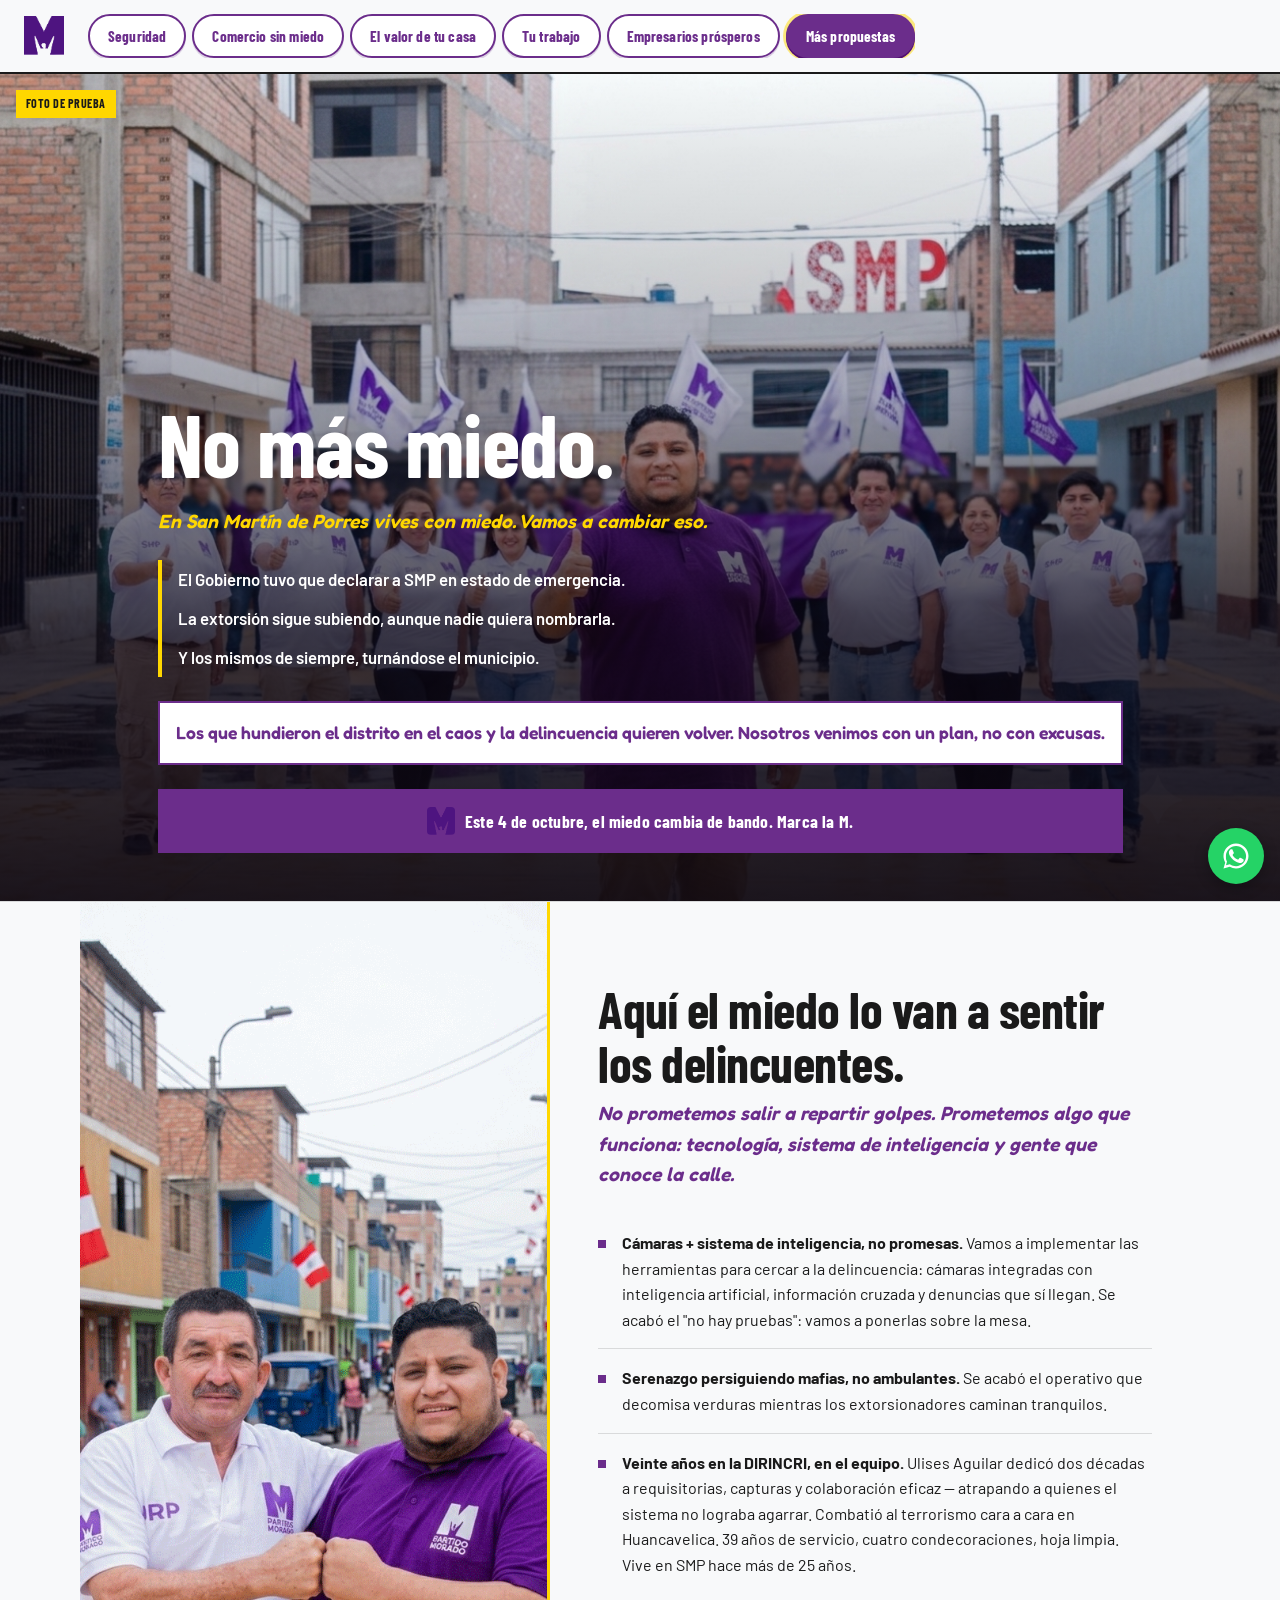
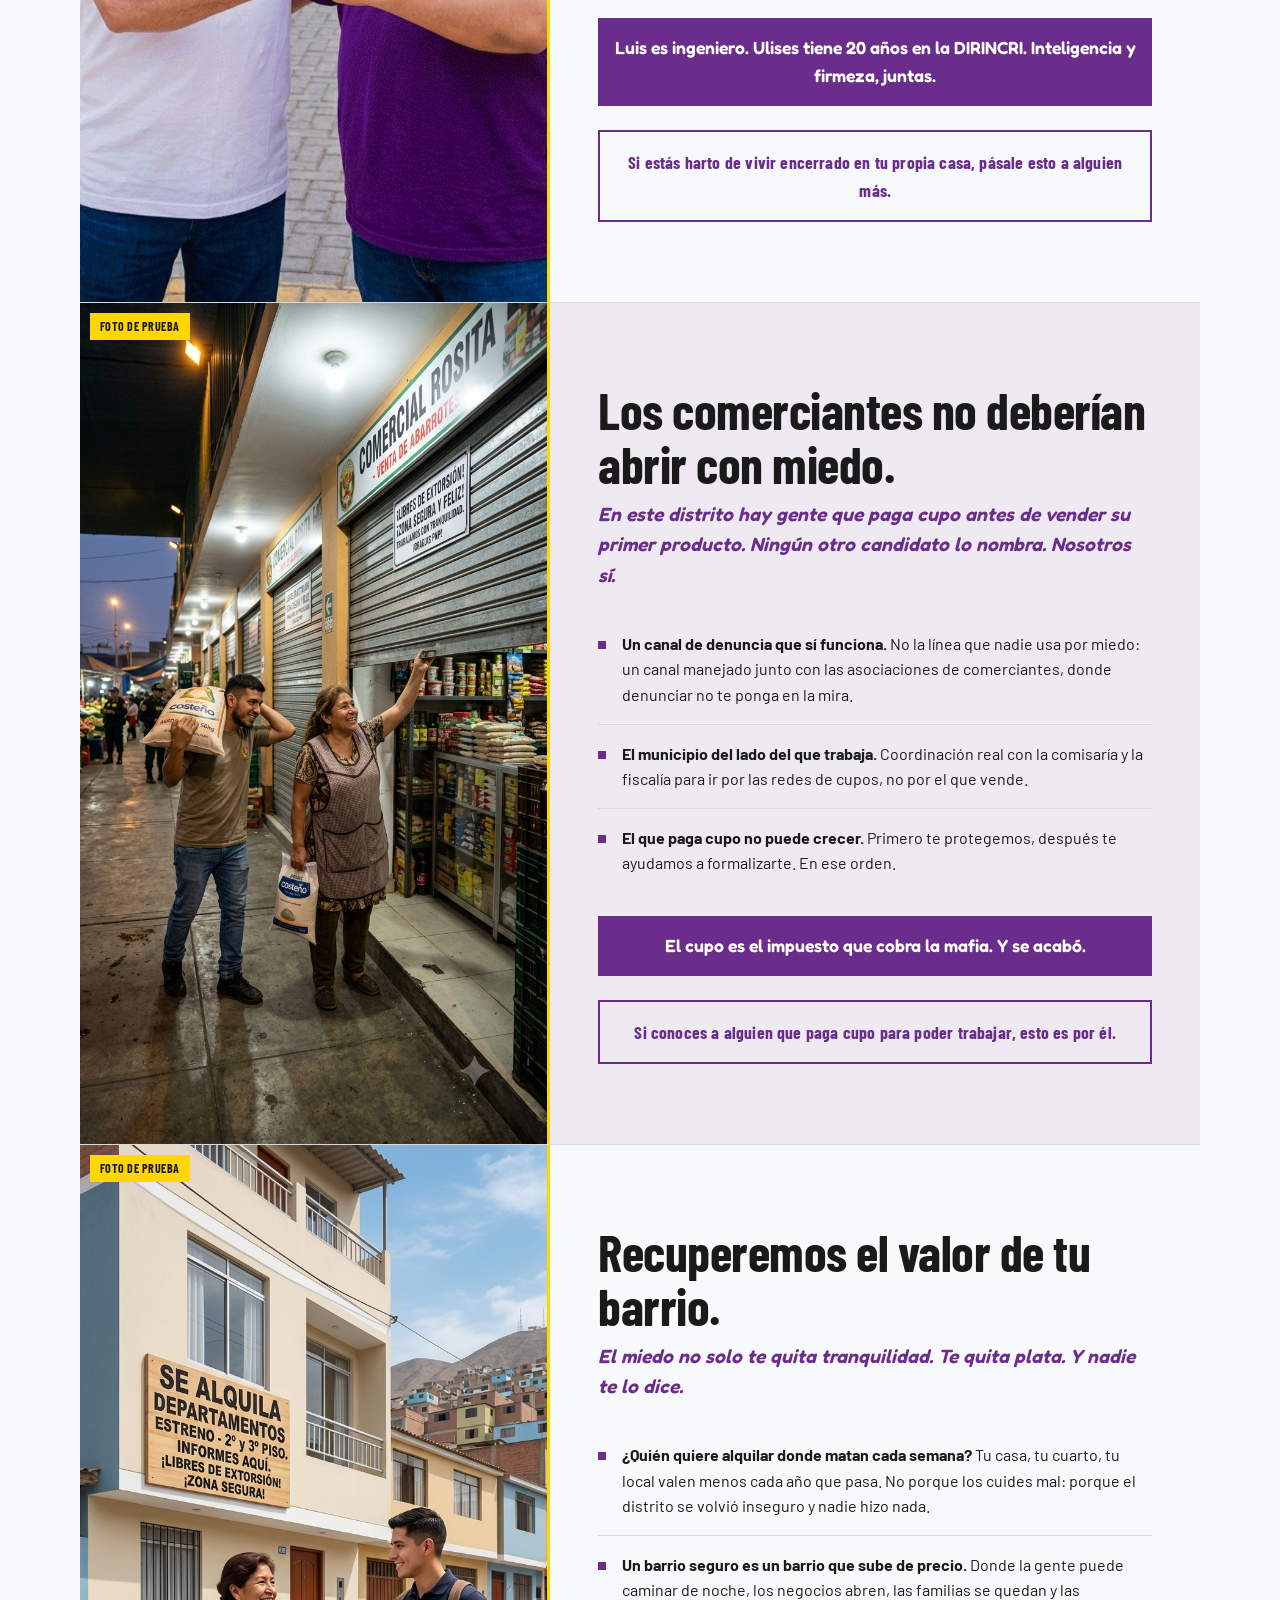
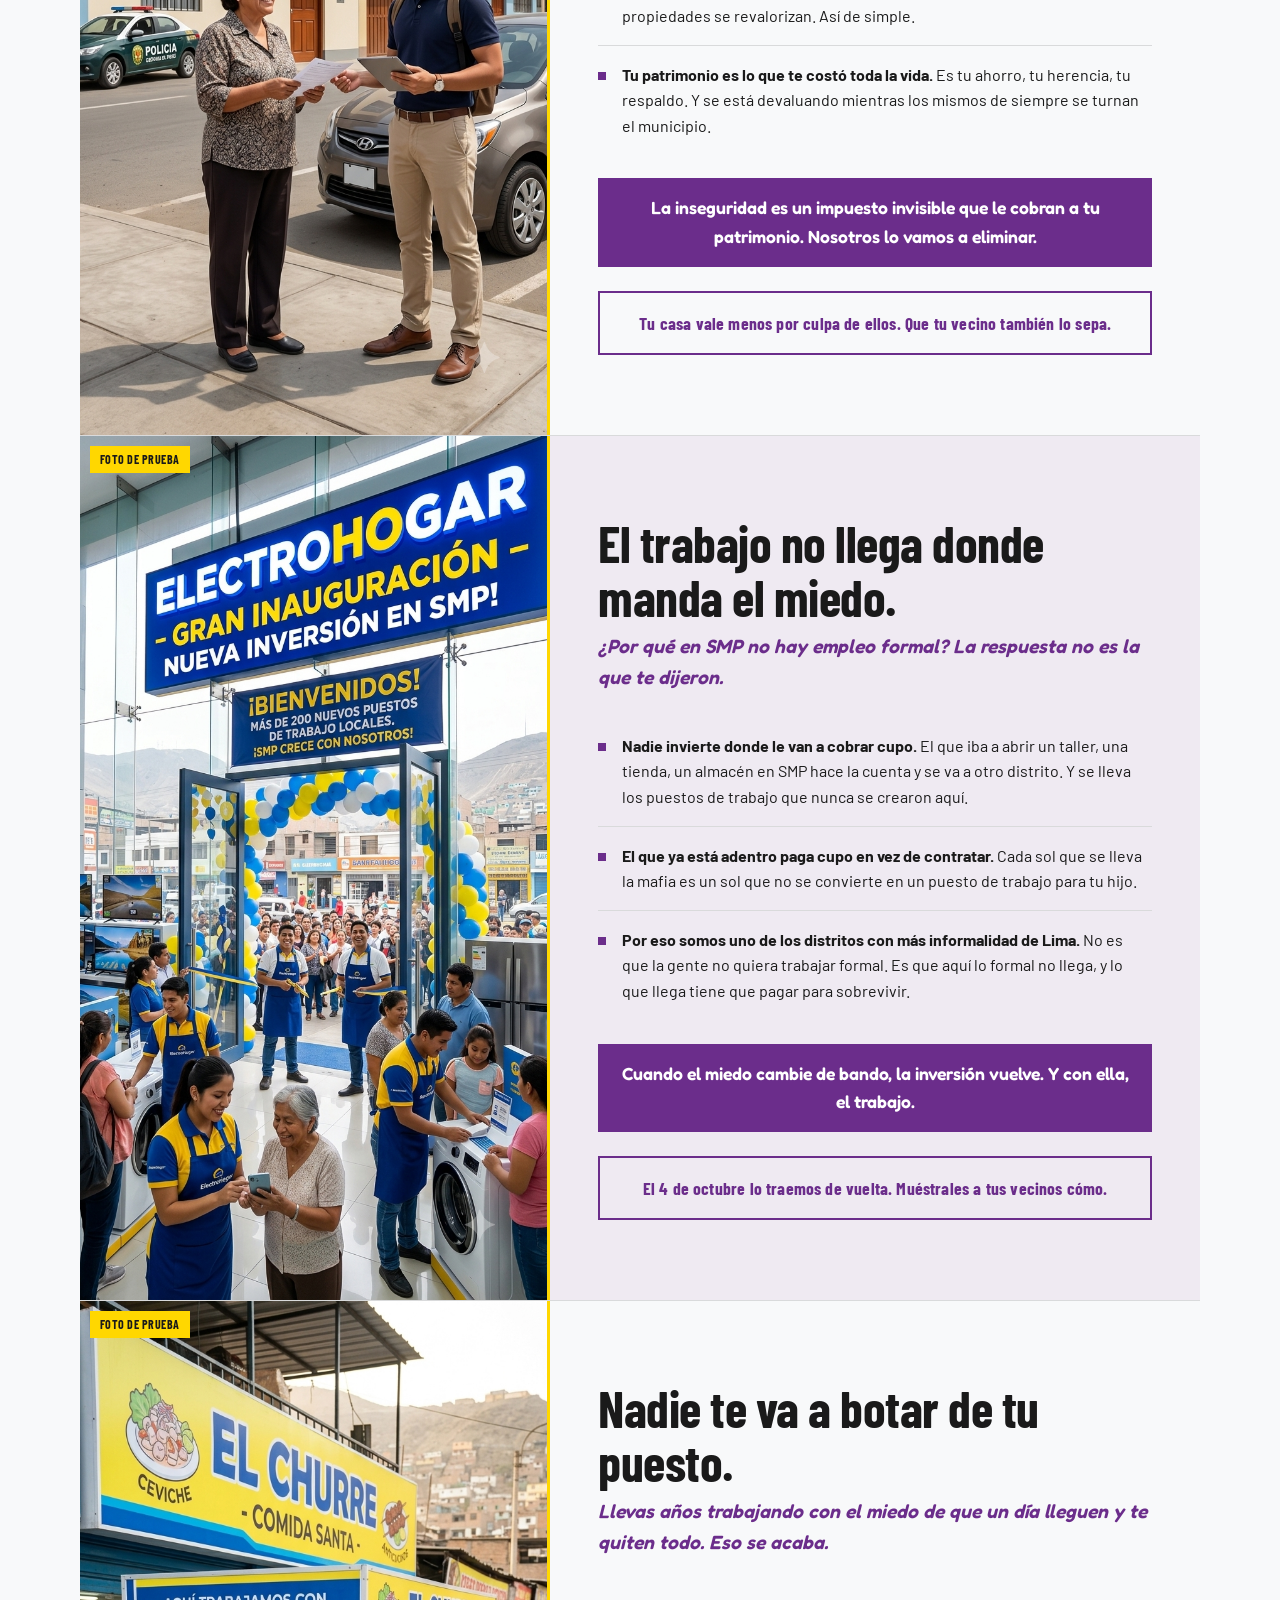
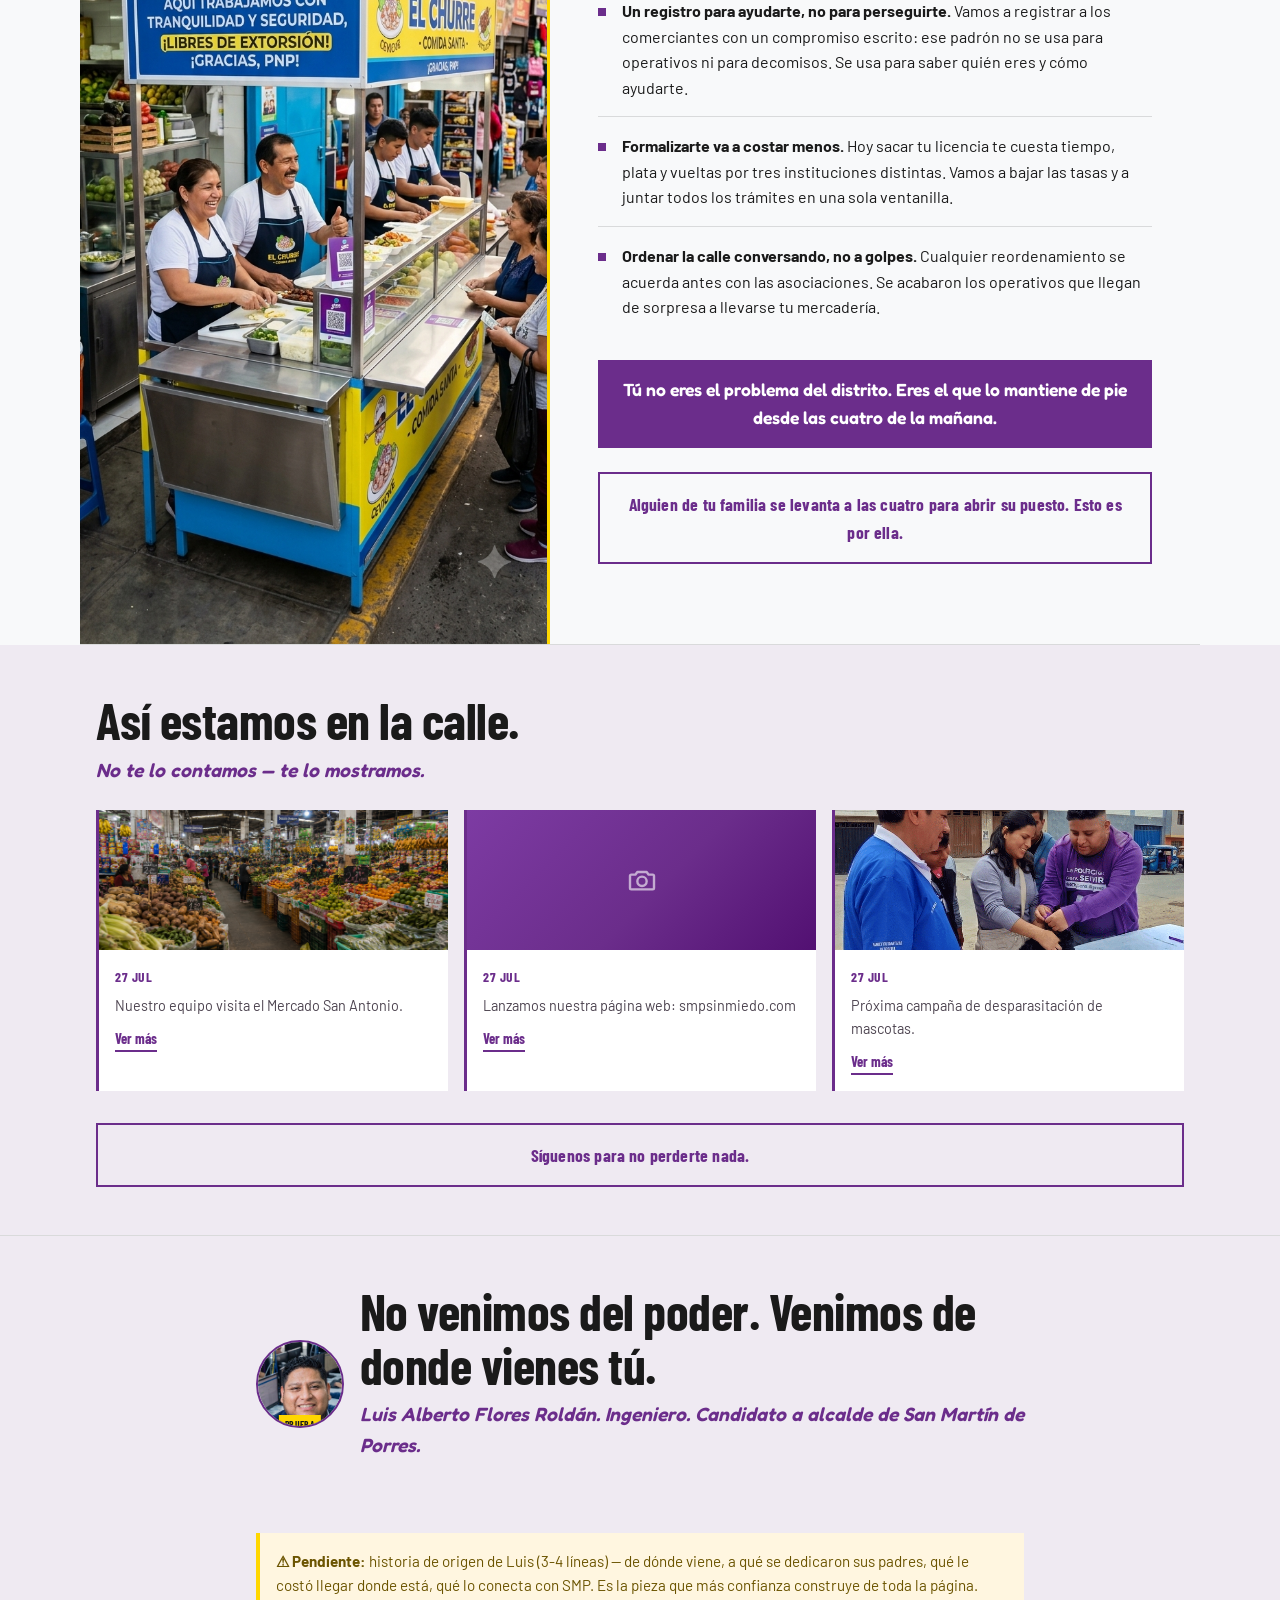
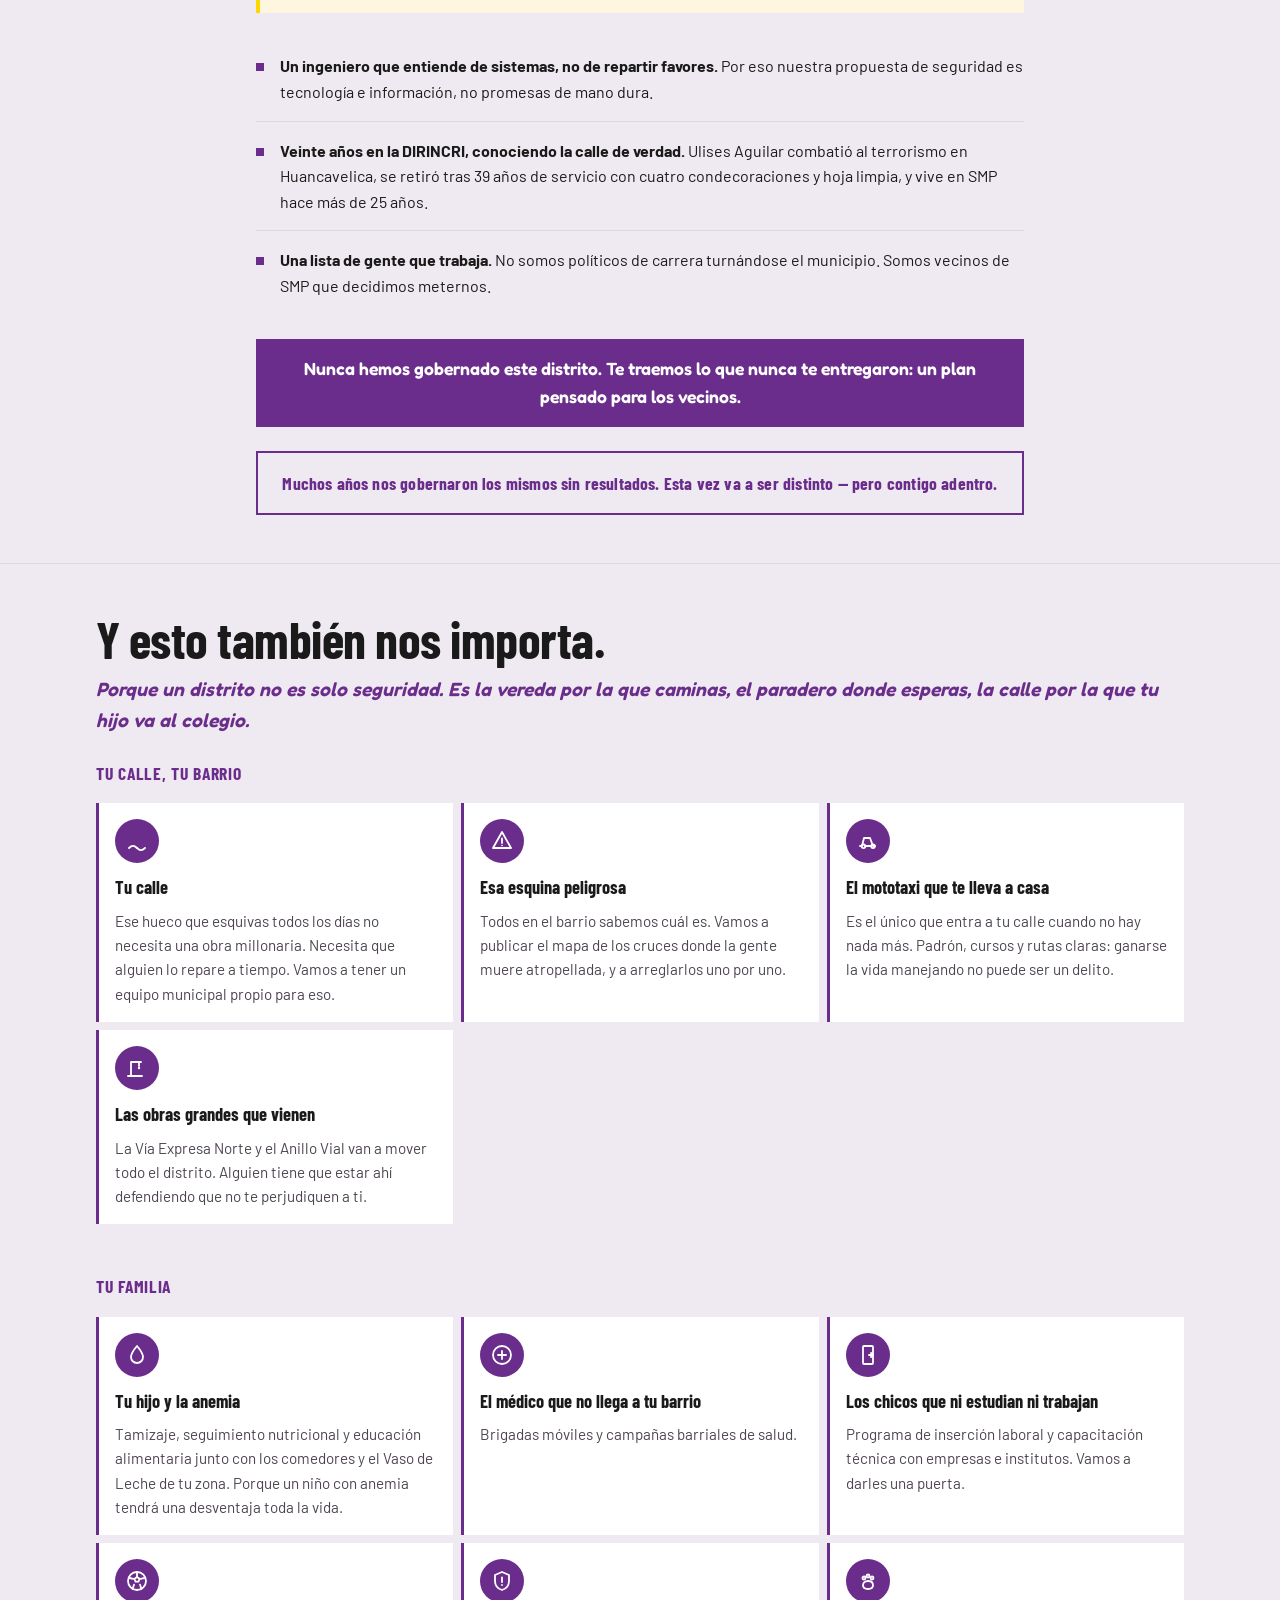
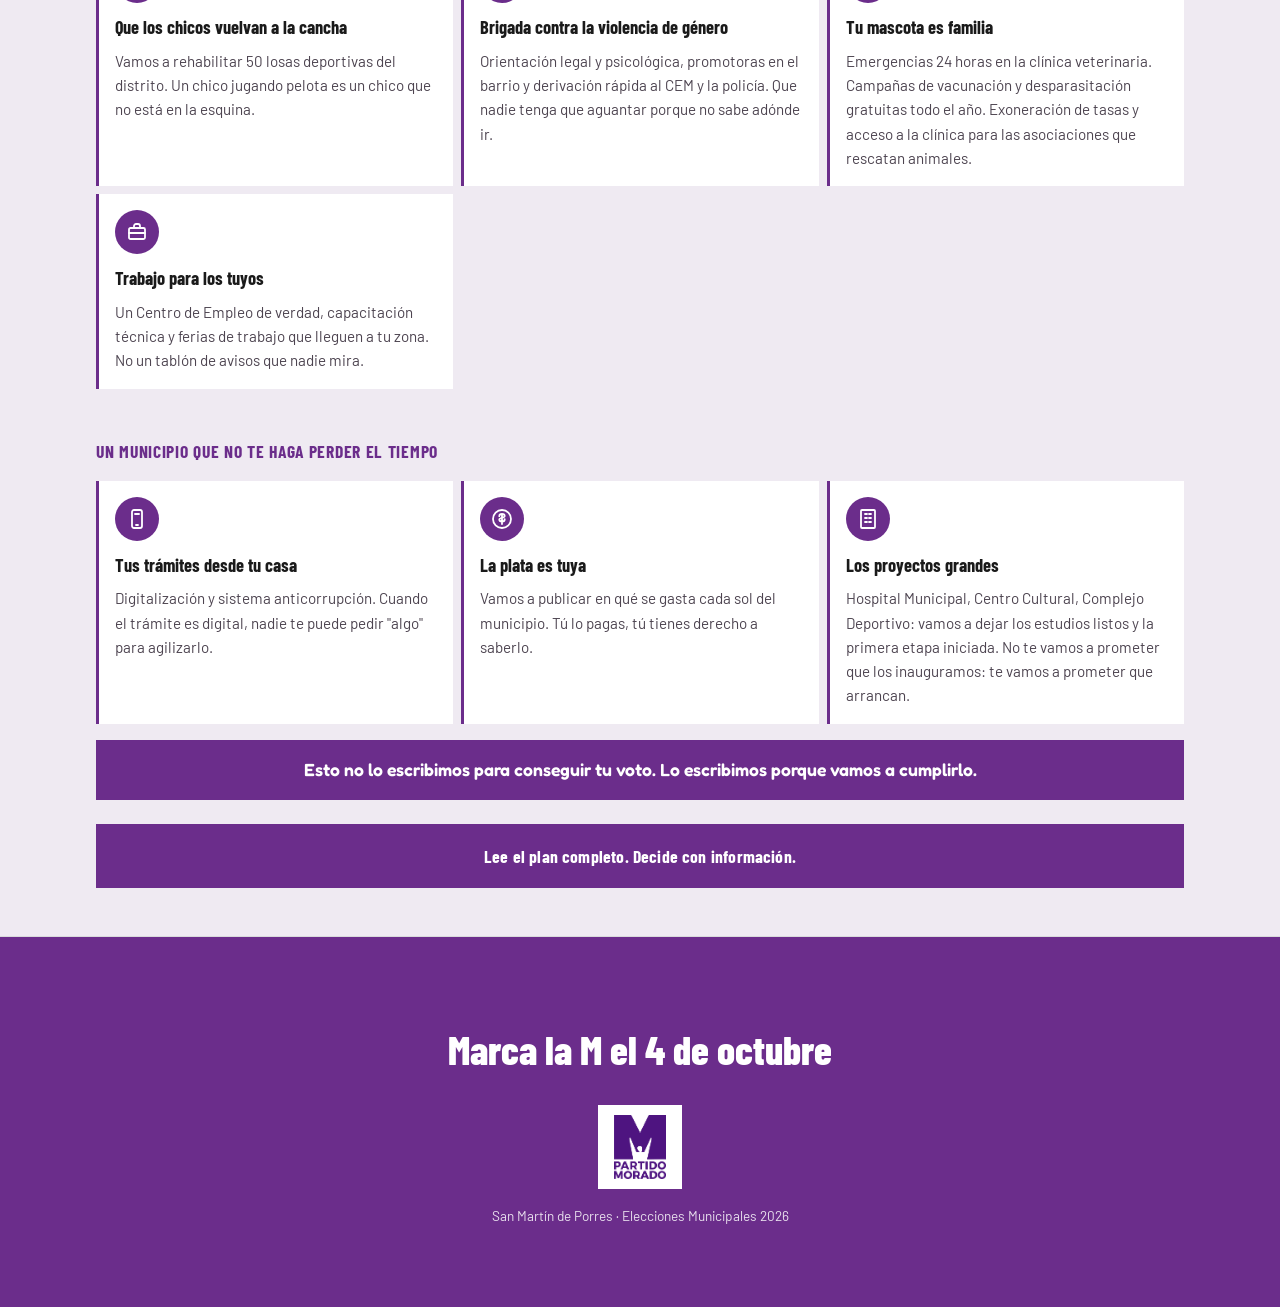
==== index.html @ 3ea15cab "Quitar estilo inline que bloqueaba los ajustes de encuadre del hero, y afinar recorte del avatar de " ====
<!DOCTYPE html>
<html lang="es-PE">
<head>
<meta charset="UTF-8">
<meta name="viewport" content="width=device-width, initial-scale=1">
<title>No más miedo · Luis Flores Roldán · Partido Morado SMP 2026</title>
<meta name="description" content="Luis Alberto Flores Roldán, candidato a alcalde de San Martín de Porres por el Partido Morado. Seguridad, trabajo y un municipio que cumple. Marca la M el 4 de octubre.">

<link rel="preconnect" href="https://fonts.googleapis.com">
<link rel="preconnect" href="https://fonts.gstatic.com" crossorigin>
<link href="https://fonts.googleapis.com/css2?family=Barlow+Condensed:wght@600;700;800&family=Barlow:wght@400;500;600;700&family=Fredoka:wght@500;600;700&display=swap" rel="stylesheet">

<link rel="stylesheet" href="css/styles.css">
<script>document.documentElement.classList.add('js');</script>
</head>
<body>

<a
  href="https://wa.me/51953260163?text=Hola%2C%20quiero%20comunicarme%20con%20la%20campa%C3%B1a%20de%20Luis%20Flores"
  class="whatsapp-float"
  target="_blank"
  rel="noopener"
  aria-label="Escríbenos por WhatsApp"
>
  <svg viewBox="0 0 24 24" fill="currentColor"><path d="M17.47 14.38c-.29-.15-1.7-.84-1.97-.93-.26-.1-.46-.15-.65.15-.2.29-.75.93-.92 1.12-.17.2-.34.22-.63.08-.29-.15-1.22-.45-2.32-1.43-.86-.76-1.44-1.71-1.6-2-.17-.29-.02-.45.13-.6.13-.13.29-.34.44-.51.15-.17.2-.29.29-.48.1-.2.05-.37-.02-.51-.08-.15-.65-1.58-.9-2.16-.24-.58-.48-.5-.65-.5h-.56c-.2 0-.51.07-.78.37-.26.29-1.02 1-1.02 2.44s1.05 2.83 1.19 3.02c.15.2 2.07 3.16 5.02 4.43.7.3 1.25.48 1.68.62.7.22 1.34.19 1.84.12.56-.08 1.7-.7 1.94-1.36.24-.67.24-1.25.17-1.36-.07-.12-.26-.19-.55-.34z"/><path d="M12.02 2C6.5 2 2 6.48 2 12c0 1.87.51 3.62 1.4 5.13L2 22l4.99-1.31A9.96 9.96 0 0012.02 22C17.5 22 22 17.52 22 12S17.5 2 12.02 2zm0 18.13c-1.7 0-3.28-.47-4.63-1.28l-.33-.2-3.06.8.82-2.98-.21-.31A8.06 8.06 0 013.94 12c0-4.44 3.63-8.06 8.08-8.06 4.44 0 8.06 3.62 8.06 8.06 0 4.45-3.62 8.13-8.06 8.13z"/></svg>
</a>

<header class="site-header">
  <a href="#inicio" class="logo-mark" aria-label="Partido Morado - Inicio">
    <span class="logo-crop">
      <img src="img/logo-partido-morado.png" alt="Partido Morado" class="logo-img">
    </span>
  </a>
  <nav class="block-nav" aria-label="Navegación de secciones">
    <a href="#seguridad">Seguridad</a>
    <a href="#extorsion">Comercio sin miedo</a>
    <a href="#tu-casa">El valor de tu casa</a>
    <a href="#trabajo">Tu trabajo</a>
    <a href="#comerciantes">Empresarios prósperos</a>
    <a href="#propuestas">Más propuestas</a>
  </nav>
</header>

<main>

  <!-- BLOQUE 1 — INICIO -->
  <section id="inicio" class="block block--hero">
    <div class="hero-media">
      <img
        src="img/TEMP-foto-hero-mitin-v3.png"
        alt="[FOTO DE PRUEBA] Luis Alberto Flores Roldán con simpatizantes del Partido Morado en San Martín de Porres"
        class="hero-photo"
        loading="eager"
        fetchpriority="high"
      >
      <div class="hero-scrim"></div>
      <span class="temp-badge">FOTO DE PRUEBA</span>
    </div>
    <div class="hero-content block__inner" data-animate>
      <h1 class="headline headline--xl">No más miedo.</h1>
      <p class="subtitle subtitle--on-dark">En San Martín de Porres vives con miedo. Vamos a cambiar eso.</p>

      <ul class="punch-list punch-list--on-dark" role="list">
        <li>El Gobierno tuvo que declarar a SMP en estado de emergencia.</li>
        <li>La extorsión sigue subiendo, aunque nadie quiera nombrarla.</li>
        <li>Y los mismos de siempre, turnándose el municipio.</li>
      </ul>

      <p class="closing-line">Los que hundieron el distrito en el caos y la delincuencia quieren volver. Nosotros venimos con un plan, no con excusas.</p>

      <a href="#propuestas" class="cta cta--solid cta--with-logo">
        <span class="logo-crop logo-crop--cta"><img src="img/logo-partido-morado.png" alt=""></span>
        Este 4 de octubre, el miedo cambia de bando. Marca la M.
      </a>
    </div>
  </section>

  <!-- BLOQUE 2 — SEGURIDAD -->
  <section id="seguridad" class="block block--photo">
    <div class="photo-frame">
      <img src="img/foto-02-seguridad-luis-ulises.png" alt="Luis Alberto Flores Roldán y Ulises Aguilar, en una calle de San Martín de Porres">
    </div>
    <div class="block__inner" data-animate>
      <h2 class="headline headline--lg">Aquí el miedo lo van a sentir los delincuentes.</h2>
      <p class="subtitle">No prometemos salir a repartir golpes. Prometemos algo que funciona: tecnología, sistema de inteligencia y gente que conoce la calle.</p>

      <ul class="bullet-list">
        <li><strong>Cámaras + sistema de inteligencia, no promesas.</strong> Vamos a implementar las herramientas para cercar a la delincuencia: cámaras integradas con inteligencia artificial, información cruzada y denuncias que sí llegan. Se acabó el "no hay pruebas": vamos a ponerlas sobre la mesa.</li>
        <li><strong>Serenazgo persiguiendo mafias, no ambulantes.</strong> Se acabó el operativo que decomisa verduras mientras los extorsionadores caminan tranquilos.</li>
        <li><strong>Veinte años en la DIRINCRI, en el equipo.</strong> Ulises Aguilar dedicó dos décadas a requisitorias, capturas y colaboración eficaz — atrapando a quienes el sistema no lograba agarrar. Combatió al terrorismo cara a cara en Huancavelica. 39 años de servicio, cuatro condecoraciones, hoja limpia. Vive en SMP hace más de 25 años.</li>
      </ul>

      <p class="closing-line">Luis es ingeniero. Ulises tiene 20 años en la DIRINCRI. Inteligencia y firmeza, juntas.</p>

      <a href="#" class="cta cta--outline" data-share>Si estás harto de vivir encerrado en tu propia casa, pásale esto a alguien más.</a>
    </div>
  </section>

  <!-- BLOQUE 2b — EXTORSIÓN (continuación visual del bloque 2) -->
  <section id="extorsion" class="block block--alt block--photo">
    <div class="photo-frame">
      <img src="img/TEMP-foto-03-extorsion.png" alt="[FOTO DE PRUEBA] Comerciantes de un negocio de abarrotes, zona libre de extorsión" style="object-position: center 72%;">
      <span class="temp-badge">FOTO DE PRUEBA</span>
    </div>
    <div class="block__inner" data-animate>
      <h2 class="headline headline--lg">Los comerciantes no deberían abrir con miedo.</h2>
      <p class="subtitle">En este distrito hay gente que paga cupo antes de vender su primer producto. Ningún otro candidato lo nombra. Nosotros sí.</p>

      <ul class="bullet-list">
        <li><strong>Un canal de denuncia que sí funciona.</strong> No la línea que nadie usa por miedo: un canal manejado junto con las asociaciones de comerciantes, donde denunciar no te ponga en la mira.</li>
        <li><strong>El municipio del lado del que trabaja.</strong> Coordinación real con la comisaría y la fiscalía para ir por las redes de cupos, no por el que vende.</li>
        <li><strong>El que paga cupo no puede crecer.</strong> Primero te protegemos, después te ayudamos a formalizarte. En ese orden.</li>
      </ul>

      <p class="closing-line">El cupo es el impuesto que cobra la mafia. Y se acabó.</p>

      <a href="#" class="cta cta--outline" data-share>Si conoces a alguien que paga cupo para poder trabajar, esto es por él.</a>
    </div>
  </section>

  <!-- BLOQUE 3 — TU CASA -->
  <section id="tu-casa" class="block block--photo">
    <div class="photo-frame">
      <img src="img/TEMP-foto-04-tu-casa.png" alt="[FOTO DE PRUEBA] Calle residencial de SMP con letrero de zona segura" style="object-position: center 70%;">
      <span class="temp-badge">FOTO DE PRUEBA</span>
    </div>
    <div class="block__inner" data-animate>
      <h2 class="headline headline--lg">Recuperemos el valor de tu barrio.</h2>
      <p class="subtitle">El miedo no solo te quita tranquilidad. Te quita plata. Y nadie te lo dice.</p>

      <ul class="bullet-list">
        <li><strong>¿Quién quiere alquilar donde matan cada semana?</strong> Tu casa, tu cuarto, tu local valen menos cada año que pasa. No porque los cuides mal: porque el distrito se volvió inseguro y nadie hizo nada.</li>
        <li><strong>Un barrio seguro es un barrio que sube de precio.</strong> Donde la gente puede caminar de noche, los negocios abren, las familias se quedan y las propiedades se revalorizan. Así de simple.</li>
        <li><strong>Tu patrimonio es lo que te costó toda la vida.</strong> Es tu ahorro, tu herencia, tu respaldo. Y se está devaluando mientras los mismos de siempre se turnan el municipio.</li>
      </ul>

      <p class="closing-line">La inseguridad es un impuesto invisible que le cobran a tu patrimonio. Nosotros lo vamos a eliminar.</p>

      <a href="#" class="cta cta--outline" data-share>Tu casa vale menos por culpa de ellos. Que tu vecino también lo sepa.</a>
    </div>
  </section>

  <!-- BLOQUE 3b — EL TRABAJO (continuación visual del bloque 3) -->
  <section id="trabajo" class="block block--alt block--photo">
    <div class="photo-frame">
      <img src="img/TEMP-foto-05-trabajo.png" alt="[FOTO DE PRUEBA] Inauguración de una tienda con nuevos puestos de trabajo en SMP" style="object-position: center 65%;">
      <span class="temp-badge">FOTO DE PRUEBA</span>
    </div>
    <div class="block__inner" data-animate>
      <h2 class="headline headline--lg">El trabajo no llega donde manda el miedo.</h2>
      <p class="subtitle">¿Por qué en SMP no hay empleo formal? La respuesta no es la que te dijeron.</p>

      <ul class="bullet-list">
        <li><strong>Nadie invierte donde le van a cobrar cupo.</strong> El que iba a abrir un taller, una tienda, un almacén en SMP hace la cuenta y se va a otro distrito. Y se lleva los puestos de trabajo que nunca se crearon aquí.</li>
        <li><strong>El que ya está adentro paga cupo en vez de contratar.</strong> Cada sol que se lleva la mafia es un sol que no se convierte en un puesto de trabajo para tu hijo.</li>
        <li><strong>Por eso somos uno de los distritos con más informalidad de Lima.</strong> No es que la gente no quiera trabajar formal. Es que aquí lo formal no llega, y lo que llega tiene que pagar para sobrevivir.</li>
      </ul>

      <p class="closing-line">Cuando el miedo cambie de bando, la inversión vuelve. Y con ella, el trabajo.</p>

      <a href="#" class="cta cta--outline" data-share>El 4 de octubre lo traemos de vuelta. Muéstrales a tus vecinos cómo.</a>
    </div>
  </section>

  <!-- BLOQUE 4 — COMERCIANTES Y FORMALIZACIÓN -->
  <section id="comerciantes" class="block block--photo">
    <div class="photo-frame">
      <img src="img/TEMP-foto-06-comerciantes.png" alt="[FOTO DE PRUEBA] Puesto de comida en un mercado de SMP con clientas y vendedores" style="object-position: center 65%;">
      <span class="temp-badge">FOTO DE PRUEBA</span>
    </div>
    <div class="block__inner" data-animate>
      <h2 class="headline headline--lg">Nadie te va a botar de tu puesto.</h2>
      <p class="subtitle">Llevas años trabajando con el miedo de que un día lleguen y te quiten todo. Eso se acaba.</p>

      <ul class="bullet-list">
        <li><strong>Un registro para ayudarte, no para perseguirte.</strong> Vamos a registrar a los comerciantes con un compromiso escrito: ese padrón no se usa para operativos ni para decomisos. Se usa para saber quién eres y cómo ayudarte.</li>
        <li><strong>Formalizarte va a costar menos.</strong> Hoy sacar tu licencia te cuesta tiempo, plata y vueltas por tres instituciones distintas. Vamos a bajar las tasas y a juntar todos los trámites en una sola ventanilla.</li>
        <li><strong>Ordenar la calle conversando, no a golpes.</strong> Cualquier reordenamiento se acuerda antes con las asociaciones. Se acabaron los operativos que llegan de sorpresa a llevarse tu mercadería.</li>
      </ul>

      <p class="closing-line">Tú no eres el problema del distrito. Eres el que lo mantiene de pie desde las cuatro de la mañana.</p>

      <a href="#" class="cta cta--outline" data-share>Alguien de tu familia se levanta a las cuatro para abrir su puesto. Esto es por ella.</a>
    </div>
  </section>

  <!-- BLOQUE 4.5 — ASÍ ESTAMOS EN LA CALLE -->
  <section id="actividad" class="block block--alt">
    <div class="block__inner block__inner--wide" data-animate>
      <h2 class="headline headline--lg">Así estamos en la calle.</h2>
      <p class="subtitle">No te lo contamos — te lo mostramos.</p>
      <div id="actividad-cards" class="activity-grid" aria-live="polite"></div>
      <a href="#" class="cta cta--outline" style="margin-top: var(--space-md);">Síguenos para no perderte nada.</a>
    </div>
  </section>

  <!-- BLOQUE 5 — QUIÉN ES LUIS -->
  <section id="luis" class="block block--alt">
    <div class="block__inner block__inner--bio" data-animate>
      <div class="photo-frame photo-frame--avatar">
        <img src="img/TEMP-foto-07-luis-bio.png" alt="[FOTO DE PRUEBA] Retrato de Luis Flores con simpatizantes de fondo">
        <span class="temp-badge temp-badge--small">PRUEBA</span>
      </div>
      <div>
        <h2 class="headline headline--lg">No venimos del poder. Venimos de donde vienes tú.</h2>
        <p class="subtitle">Luis Alberto Flores Roldán. Ingeniero. Candidato a alcalde de San Martín de Porres.</p>
      </div>
    </div>

    <div class="block__inner" data-animate>
      <div class="pending-copy" role="note">
        <strong>⚠ Pendiente:</strong> historia de origen de Luis (3-4 líneas) — de dónde viene, a qué se dedicaron sus padres, qué le costó llegar donde está, qué lo conecta con SMP. Es la pieza que más confianza construye de toda la página.
      </div>

      <ul class="bullet-list">
        <li><strong>Un ingeniero que entiende de sistemas, no de repartir favores.</strong> Por eso nuestra propuesta de seguridad es tecnología e información, no promesas de mano dura.</li>
        <li><strong>Veinte años en la DIRINCRI, conociendo la calle de verdad.</strong> Ulises Aguilar combatió al terrorismo en Huancavelica, se retiró tras 39 años de servicio con cuatro condecoraciones y hoja limpia, y vive en SMP hace más de 25 años.</li>
        <li><strong>Una lista de gente que trabaja.</strong> No somos políticos de carrera turnándose el municipio. Somos vecinos de SMP que decidimos meternos.</li>
      </ul>

      <p class="closing-line">Nunca hemos gobernado este distrito. Te traemos lo que nunca te entregaron: un plan pensado para los vecinos.</p>

      <a href="#" class="cta cta--outline" data-share>Muchos años nos gobernaron los mismos sin resultados. Esta vez va a ser distinto — pero contigo adentro.</a>
    </div>
  </section>

  <!-- BLOQUE 6 — OTRAS PROPUESTAS -->
  <section id="propuestas" class="block block--alt">
    <div class="block__inner block__inner--wide" data-animate>
      <h2 class="headline headline--lg">Y esto también nos importa.</h2>
      <p class="subtitle">Porque un distrito no es solo seguridad. Es la vereda por la que caminas, el paradero donde esperas, la calle por la que tu hijo va al colegio.</p>

      <h3 class="group-title">Tu calle, tu barrio</h3>
      <div class="cards-grid">
        <article class="prop-card">
          <div class="card-icon"><svg viewBox="0 0 24 24" fill="none" stroke="currentColor" stroke-width="1.8" stroke-linecap="round" stroke-linejoin="round"><path d="M4 19c3-3 5-3 8 0s5 3 8 0"/><circle cx="12" cy="19" r="1.1" fill="currentColor" stroke="none"/></svg></div>
          <h4>Tu calle</h4>
          <p>Ese hueco que esquivas todos los días no necesita una obra millonaria. Necesita que alguien lo repare a tiempo. Vamos a tener un equipo municipal propio para eso.</p>
        </article>
        <article class="prop-card">
          <div class="card-icon"><svg viewBox="0 0 24 24" fill="none" stroke="currentColor" stroke-width="1.8" stroke-linecap="round" stroke-linejoin="round"><path d="M12 3 21 19H3z"/><line x1="12" y1="9.5" x2="12" y2="14"/><circle cx="12" cy="16.5" r="0.8" fill="currentColor" stroke="none"/></svg></div>
          <h4>Esa esquina peligrosa</h4>
          <p>Todos en el barrio sabemos cuál es. Vamos a publicar el mapa de los cruces donde la gente muere atropellada, y a arreglarlos uno por uno.</p>
        </article>
        <article class="prop-card">
          <div class="card-icon"><svg viewBox="0 0 24 24" fill="none" stroke="currentColor" stroke-width="1.8" stroke-linecap="round" stroke-linejoin="round"><path d="M4 17h2m3 0h6m2 0h2M6 17l2-8h6l3 8"/><circle cx="7.5" cy="17.3" r="1.8"/><circle cx="17" cy="17.3" r="1.8"/></svg></div>
          <h4>El mototaxi que te lleva a casa</h4>
          <p>Es el único que entra a tu calle cuando no hay nada más. Padrón, cursos y rutas claras: ganarse la vida manejando no puede ser un delito.</p>
        </article>
        <article class="prop-card">
          <div class="card-icon"><svg viewBox="0 0 24 24" fill="none" stroke="currentColor" stroke-width="1.8" stroke-linecap="round" stroke-linejoin="round"><path d="M6 20V6M6 6h10M14 6v4"/><path d="M3 20h14"/><circle cx="14" cy="12" r="1.2" fill="currentColor" stroke="none"/></svg></div>
          <h4>Las obras grandes que vienen</h4>
          <p>La Vía Expresa Norte y el Anillo Vial van a mover todo el distrito. Alguien tiene que estar ahí defendiendo que no te perjudiquen a ti.</p>
        </article>
      </div>

      <h3 class="group-title">Tu familia</h3>
      <div class="cards-grid">
        <article class="prop-card">
          <div class="card-icon"><svg viewBox="0 0 24 24" fill="none" stroke="currentColor" stroke-width="1.8" stroke-linecap="round" stroke-linejoin="round"><path d="M12 3s6 7 6 11a6 6 0 01-12 0c0-4 6-11 6-11z"/></svg></div>
          <h4>Tu hijo y la anemia</h4>
          <p>Tamizaje, seguimiento nutricional y educación alimentaria junto con los comedores y el Vaso de Leche de tu zona. Porque un niño con anemia tendrá una desventaja toda la vida.</p>
        </article>
        <article class="prop-card">
          <div class="card-icon"><svg viewBox="0 0 24 24" fill="none" stroke="currentColor" stroke-width="1.8" stroke-linecap="round" stroke-linejoin="round"><circle cx="12" cy="12" r="9"/><path d="M12 8v8M8 12h8"/></svg></div>
          <h4>El médico que no llega a tu barrio</h4>
          <p>Brigadas móviles y campañas barriales de salud.</p>
        </article>
        <article class="prop-card">
          <div class="card-icon"><svg viewBox="0 0 24 24" fill="none" stroke="currentColor" stroke-width="1.8" stroke-linecap="round" stroke-linejoin="round"><rect x="7" y="3" width="10" height="18" rx="1"/><path d="M13 12h4m-2-2 2 2-2 2"/></svg></div>
          <h4>Los chicos que ni estudian ni trabajan</h4>
          <p>Programa de inserción laboral y capacitación técnica con empresas e institutos. Vamos a darles una puerta.</p>
        </article>
        <article class="prop-card">
          <div class="card-icon"><svg viewBox="0 0 24 24" fill="none" stroke="currentColor" stroke-width="1.8" stroke-linecap="round" stroke-linejoin="round"><circle cx="12" cy="12" r="9"/><path d="M12 8l2.5 1.8-1 2.9h-3l-1-2.9z"/><path d="M12 3v5M4.5 9l4 .8M19.5 9l-4 .8M7.5 20l1.5-4.3M16.5 20 15 15.7"/></svg></div>
          <h4>Que los chicos vuelvan a la cancha</h4>
          <p>Vamos a rehabilitar 50 losas deportivas del distrito. Un chico jugando pelota es un chico que no está en la esquina.</p>
        </article>
        <article class="prop-card">
          <div class="card-icon"><svg viewBox="0 0 24 24" fill="none" stroke="currentColor" stroke-width="1.8" stroke-linecap="round" stroke-linejoin="round"><path d="M12 3l7 3v6c0 5-3.5 8-7 9-3.5-1-7-4-7-9V6z"/><path d="M12 8.5v4.5m0 3h.01"/></svg></div>
          <h4>Brigada contra la violencia de género</h4>
          <p>Orientación legal y psicológica, promotoras en el barrio y derivación rápida al CEM y la policía. Que nadie tenga que aguantar porque no sabe adónde ir.</p>
        </article>
        <article class="prop-card">
          <div class="card-icon"><svg viewBox="0 0 24 24" fill="none" stroke="currentColor" stroke-width="1.8" stroke-linecap="round" stroke-linejoin="round"><circle cx="8" cy="9" r="1.5"/><circle cx="12" cy="7" r="1.5"/><circle cx="16" cy="9" r="1.5"/><path d="M12 12c-3 0-5 2-5 4.3S9 20 12 20s5-1.2 5-3.7S15 12 12 12z"/></svg></div>
          <h4>Tu mascota es familia</h4>
          <p>Emergencias 24 horas en la clínica veterinaria. Campañas de vacunación y desparasitación gratuitas todo el año. Exoneración de tasas y acceso a la clínica para las asociaciones que rescatan animales.</p>
        </article>
        <article class="prop-card">
          <div class="card-icon"><svg viewBox="0 0 24 24" fill="none" stroke="currentColor" stroke-width="1.8" stroke-linecap="round" stroke-linejoin="round"><rect x="4" y="8" width="16" height="11" rx="1.5"/><path d="M9 8V6a2 2 0 012-2h2a2 2 0 012 2v2"/><path d="M4 13h16"/></svg></div>
          <h4>Trabajo para los tuyos</h4>
          <p>Un Centro de Empleo de verdad, capacitación técnica y ferias de trabajo que lleguen a tu zona. No un tablón de avisos que nadie mira.</p>
        </article>
      </div>

      <h3 class="group-title">Un municipio que no te haga perder el tiempo</h3>
      <div class="cards-grid">
        <article class="prop-card">
          <div class="card-icon"><svg viewBox="0 0 24 24" fill="none" stroke="currentColor" stroke-width="1.8" stroke-linecap="round" stroke-linejoin="round"><rect x="7" y="3" width="10" height="18" rx="2"/><path d="M10 7h4"/><path d="M11 18h2"/></svg></div>
          <h4>Tus trámites desde tu casa</h4>
          <p>Digitalización y sistema anticorrupción. Cuando el trámite es digital, nadie te puede pedir "algo" para agilizarlo.</p>
        </article>
        <article class="prop-card">
          <div class="card-icon"><svg viewBox="0 0 24 24" fill="none" stroke="currentColor" stroke-width="1.8" stroke-linecap="round" stroke-linejoin="round"><circle cx="12" cy="12" r="9"/><path d="M12 7v10M9.3 9.2c0-1.2 1.2-2.2 2.7-2.2s2.7.9 2.7 2c0 2.1-5.4 1.4-5.4 3.5 0 1.1 1.2 2 2.7 2s2.7-1 2.7-2.3"/></svg></div>
          <h4>La plata es tuya</h4>
          <p>Vamos a publicar en qué se gasta cada sol del municipio. Tú lo pagas, tú tienes derecho a saberlo.</p>
        </article>
        <article class="prop-card">
          <div class="card-icon"><svg viewBox="0 0 24 24" fill="none" stroke="currentColor" stroke-width="1.8" stroke-linecap="round" stroke-linejoin="round"><rect x="5" y="3" width="14" height="18" rx="1"/><path d="M9 7h2M13 7h2M9 11h2M13 11h2M9 15h2M13 15h2"/></svg></div>
          <h4>Los proyectos grandes</h4>
          <p>Hospital Municipal, Centro Cultural, Complejo Deportivo: vamos a dejar los estudios listos y la primera etapa iniciada. No te vamos a prometer que los inauguramos: te vamos a prometer que arrancan.</p>
        </article>
      </div>

      <p class="closing-line">Esto no lo escribimos para conseguir tu voto. Lo escribimos porque vamos a cumplirlo.</p>

      <a href="plan-gobierno.pdf" class="cta cta--solid" download>Lee el plan completo. Decide con información.</a>
    </div>
  </section>

</main>

<footer class="site-footer">
  <p class="footer-cta">Marca la M el 4 de octubre</p>
  <div class="footer-logo-badge">
    <img src="img/logo-partido-morado.png" alt="Partido Morado">
  </div>
  <!-- Pendiente: enlaces reales a redes de campaña -->
  <p class="footer-note">San Martín de Porres · Elecciones Municipales 2026</p>
</footer>

<script src="js/actividades-data.js"></script>
<script src="js/main.js"></script>
</body>
</html>
<!-- auto-deploy test Mon Jul 27 10:01:27 HPS 2026 -->
---- css/styles.css ----
/* ============================================
   SMP Sin Miedo — Partido Morado
   Design tokens
   ============================================ */
:root {
  --color-primary: #6B2D8B;
  --color-primary-dark: #521072;
  --color-accent: #FFD700;
  --color-bg: #F8F9FA;
  --color-bg-alt: #EFEAF2;
  --color-text: #1A1A1A;
  --color-text-muted: #4D4450;
  --color-border: #D9DADB;

  --font-display: "Barlow Condensed", "Arial Narrow", sans-serif;
  --font-body: "Barlow", Arial, Helvetica, sans-serif;
  --font-accent: "Fredoka", "Barlow", sans-serif;

  --space-xs: 8px;
  --space-sm: 16px;
  --space-md: 24px;
  --space-lg: 48px;
  --space-xl: 80px;

  --max-width: 760px;
  --content-width: 1120px;
  --touch-min: 44px;
}

/* ============================================
   Reset
   ============================================ */
*, *::before, *::after { box-sizing: border-box; }
html { scroll-behavior: smooth; overscroll-behavior-y: contain; }
body {
  margin: 0;
  font-family: var(--font-body);
  font-size: 16px;
  line-height: 1.6;
  color: var(--color-text);
  background: var(--color-bg);
  -webkit-font-smoothing: antialiased;
}
img { max-width: 100%; display: block; }
h1, h2, h3, h4, p, ul { margin: 0; }
a { color: inherit; text-decoration: none; }

@media (prefers-reduced-motion: reduce) {
  html { scroll-behavior: auto; }
  *, *::before, *::after { animation-duration: 0.01ms !important; transition-duration: 0.01ms !important; }
}

:focus-visible {
  outline: 3px solid var(--color-primary);
  outline-offset: 2px;
}

/* ============================================
   Scroll-reveal animation (progressive enhancement)
   Content is visible by default; JS + .js class opts
   into the animated version so nothing breaks if
   JavaScript fails to load.
   ============================================ */
.js [data-animate] {
  opacity: 0;
  transform: translateY(28px);
  transition: opacity 600ms ease, transform 600ms ease;
}
.js [data-animate].is-visible {
  opacity: 1;
  transform: translateY(0);
}

/* ============================================
   WhatsApp floating button
   ============================================ */
.whatsapp-float {
  position: fixed;
  right: var(--space-sm);
  bottom: var(--space-sm);
  z-index: 60;
  width: 56px;
  height: 56px;
  border-radius: 50%;
  background: #25D366;
  color: #fff;
  display: flex;
  align-items: center;
  justify-content: center;
  box-shadow: 0 4px 14px rgba(0, 0, 0, 0.3);
  cursor: pointer;
  transition: transform 150ms ease, box-shadow 150ms ease;
}
.whatsapp-float:hover,
.whatsapp-float:focus-visible {
  transform: scale(1.08);
  box-shadow: 0 6px 18px rgba(0, 0, 0, 0.35);
}
.whatsapp-float svg { width: 30px; height: 30px; }

/* ============================================
   Header + section nav
   ============================================ */
.site-header {
  position: sticky;
  top: 0;
  z-index: 50;
  display: flex;
  align-items: center;
  gap: var(--space-md);
  padding: 12px var(--space-sm);
  background: var(--color-bg);
  border-bottom: 2px solid var(--color-text);
  overflow: hidden;
}
.logo-mark {
  display: flex;
  align-items: center;
  gap: 10px;
  cursor: pointer;
  flex-shrink: 0;
}
.logo-crop {
  display: block;
  position: relative;
  width: 40px;
  height: 40px;
  overflow: hidden;
  flex-shrink: 0;
}
.logo-crop img {
  position: absolute;
  top: 0;
  left: 50%;
  transform: translateX(-50%);
  height: 56px;
  width: auto;
  max-width: none;
}

.block-nav {
  display: flex;
  gap: 6px;
  overflow-x: auto;
  scrollbar-width: none;
  -webkit-overflow-scrolling: touch;
}
.block-nav::-webkit-scrollbar { display: none; }
.block-nav a {
  flex-shrink: 0;
  font-family: var(--font-display);
  font-weight: 700;
  font-size: 0.95rem;
  letter-spacing: 0.01em;
  padding: 8px 18px;
  min-height: var(--touch-min);
  display: flex;
  align-items: center;
  border: 2px solid var(--color-primary);
  border-radius: 999px;
  background: #fff;
  color: var(--color-primary);
  cursor: pointer;
  box-shadow: 0 2px 0 rgba(107, 45, 139, 0.2);
  transition: background-color 200ms ease, color 200ms ease, transform 150ms ease, box-shadow 200ms ease;
}
.block-nav a:hover,
.block-nav a:focus-visible {
  transform: translateY(-2px);
  box-shadow: 0 4px 10px rgba(107, 45, 139, 0.3);
}
.block-nav a:hover,
.block-nav a:focus-visible,
.block-nav a.is-active {
  background: var(--color-primary);
  border-color: var(--color-primary);
  color: #fff;
}
.block-nav a.is-active {
  box-shadow: 0 2px 0 var(--color-primary-dark), 0 0 0 3px rgba(255, 215, 0, 0.5);
}

/* ============================================
   Blocks (shared)
   ============================================ */
.block {
  border-bottom: 1px solid var(--color-border);
  scroll-margin-top: 72px;
}
.block--alt { background: var(--color-bg-alt); }
.block__inner {
  max-width: var(--max-width);
  margin: 0 auto;
  padding: var(--space-lg) var(--space-sm);
}
.block__inner--bio {
  display: flex;
  align-items: center;
  gap: var(--space-sm);
  padding-bottom: 0;
}
.block__inner--wide { max-width: var(--content-width); }

/* ============================================
   Typography
   ============================================ */
.headline {
  font-family: var(--font-display);
  font-weight: 700;
  line-height: 1.05;
  letter-spacing: -0.01em;
  color: var(--color-text);
}
.headline--xl { font-size: clamp(2.5rem, 11vw, 4.25rem); margin-bottom: var(--space-sm); }
.headline--lg { font-size: clamp(2rem, 8vw, 2.75rem); margin-bottom: var(--space-xs); }

.subtitle {
  font-family: var(--font-accent);
  font-size: 1.2rem;
  font-weight: 600;
  font-style: italic;
  color: var(--color-primary);
  margin-bottom: var(--space-md);
}
.subtitle--on-dark { color: var(--color-accent); }

.punch-list {
  list-style: none;
  padding: 0;
  border-left: 4px solid var(--color-primary);
  margin-bottom: var(--space-md);
}
.punch-list li {
  padding: 6px 0 6px var(--space-sm);
  font-size: 1.05rem;
  font-weight: 600;
}
.punch-list--on-dark {
  border-left-color: var(--color-accent);
  color: #fff;
}

.bullet-list {
  list-style: none;
  padding: 0;
  margin-bottom: var(--space-md);
}
.bullet-list li {
  position: relative;
  padding: var(--space-sm) 0 var(--space-sm) var(--space-md);
  border-bottom: 1px solid var(--color-border);
}
.bullet-list li::before {
  content: "";
  position: absolute;
  left: 0;
  top: 26px;
  width: 8px;
  height: 8px;
  background: var(--color-primary);
}
.bullet-list li:last-child { border-bottom: none; }

.closing-line {
  font-family: var(--font-accent);
  font-weight: 600;
  font-size: 1.1rem;
  text-align: center;
  padding: var(--space-sm);
  background: var(--color-primary);
  color: #fff;
  margin-bottom: var(--space-md);
}

.pending-copy {
  background: #FFF6E0;
  border-left: 4px solid var(--color-accent);
  padding: var(--space-sm);
  font-size: 0.95rem;
  color: #6b5400;
  margin-bottom: var(--space-md);
}

/* ============================================
   CTA buttons
   ============================================ */
.cta {
  display: block;
  width: 100%;
  min-height: var(--touch-min);
  padding: 16px var(--space-sm);
  text-align: center;
  font-family: var(--font-display);
  font-weight: 700;
  font-size: 1.1rem;
  letter-spacing: 0.01em;
  cursor: pointer;
  transition: background-color 200ms ease, color 200ms ease, transform 150ms ease;
}
.cta:hover { transform: translateY(-2px); }
.cta--solid {
  background: var(--color-primary);
  color: #fff;
  border: 2px solid var(--color-primary);
}
.cta--solid:hover { background: var(--color-primary-dark); border-color: var(--color-primary-dark); }
.cta--outline {
  background: transparent;
  color: var(--color-primary);
  border: 2px solid var(--color-primary);
}
.cta--outline:hover { background: var(--color-primary); color: #fff; }
.cta--with-logo {
  display: flex;
  align-items: center;
  justify-content: center;
  gap: 10px;
}
.logo-crop--cta {
  width: 28px;
  height: 28px;
  border-radius: 4px;
}
.logo-crop--cta img { height: 40px; }

/* ============================================
   Hero — full-bleed photo with overlaid text
   ============================================ */
.block--hero {
  position: relative;
  min-height: 92svh;
  min-height: 92vh;
  display: flex;
  align-items: flex-end;
  overflow: hidden;
}
.hero-media {
  position: absolute;
  inset: 0;
  z-index: 0;
}
.hero-photo {
  width: 100%;
  height: 100%;
  object-fit: cover;
  object-position: top center;
}
.hero-scrim {
  position: absolute;
  inset: 0;
  background: linear-gradient(
    to top,
    rgba(10, 5, 15, 0.92) 0%,
    rgba(10, 5, 15, 0.75) 32%,
    rgba(10, 5, 15, 0.25) 62%,
    rgba(10, 5, 15, 0) 100%
  );
}
.hero-content {
  position: relative;
  z-index: 1;
  padding-top: var(--space-xl);
}
.hero-content .headline { color: #fff; }

/* Mobile: photo and text stop fighting for the same pixels —
   photo shows the candidate in full above, text sits in its own
   solid panel below. */
@media (max-width: 859px) {
  .block--hero {
    display: block;
    min-height: 0;
    overflow: visible;
  }
  .hero-media {
    position: relative;
    inset: auto;
    height: 58vh;
    min-height: 360px;
    overflow: hidden;
  }
  .hero-photo { object-position: 50% 8%; }
  .hero-scrim {
    background: linear-gradient(
      to top,
      rgba(10, 5, 15, 0.55) 0%,
      rgba(10, 5, 15, 0) 35%
    );
  }
  .hero-content {
    background: var(--color-text);
    padding-top: var(--space-lg);
    padding-bottom: var(--space-lg);
  }
}
.hero-content .closing-line {
  background: #fff;
  color: var(--color-primary);
  border: 2px solid var(--color-primary);
}

/* ============================================
   Photo placeholders (pending shoot)
   ============================================ */
.photo-placeholder {
  width: 100%;
  height: 240px;
  background: linear-gradient(135deg, #7d3ba3 0%, var(--color-primary) 55%, var(--color-primary-dark) 100%);
  border-bottom: 3px solid var(--color-accent);
  position: relative;
  display: flex;
  align-items: center;
  justify-content: center;
}
.ph-icon {
  width: 56px;
  height: 56px;
  color: rgba(255, 255, 255, 0.55);
}
.photo-placeholder::after {
  content: attr(data-caption);
  position: absolute;
  inset: auto var(--space-sm) var(--space-sm) var(--space-sm);
  background: rgba(0, 0, 0, 0.55);
  color: #fff;
  font-size: 0.8rem;
  padding: 8px 10px;
  line-height: 1.4;
}
.photo-placeholder--avatar {
  width: 88px;
  height: 88px;
  min-width: 88px;
  border-bottom: none;
  border: 2px solid var(--color-primary);
  flex-shrink: 0;
}
.photo-placeholder--avatar .ph-icon { width: 40px; height: 40px; }
.photo-placeholder--avatar::after { content: none; }

/* ============================================
   Real / test photo frame (replaces a placeholder)
   ============================================ */
.photo-frame {
  position: relative;
  width: 100%;
  height: 380px;
  overflow: hidden;
  border-bottom: 3px solid var(--color-accent);
}
@media (min-width: 480px) {
  .photo-frame { height: 320px; }
}
.photo-frame img {
  width: 100%;
  height: 100%;
  object-fit: cover;
  object-position: center 20%;
}
.temp-badge {
  position: absolute;
  top: 10px;
  left: 10px;
  z-index: 2;
  background: var(--color-accent);
  color: #1a1a1a;
  font-family: var(--font-display);
  font-weight: 700;
  font-size: 0.75rem;
  letter-spacing: 0.04em;
  text-transform: uppercase;
  padding: 4px 10px;
}
.block--hero .temp-badge { top: var(--space-sm); left: var(--space-sm); }

.photo-frame--avatar {
  width: 88px;
  height: 88px;
  min-width: 88px;
  border-radius: 50%;
  border: 2px solid var(--color-primary);
  border-bottom: 2px solid var(--color-primary);
  flex-shrink: 0;
}
.photo-frame--avatar img {
  position: absolute;
  height: 293px;
  width: auto;
  top: -88px;
  left: 50%;
  transform: translateX(-50%);
  max-width: none;
}
.temp-badge--small {
  top: auto;
  bottom: -8px;
  left: 50%;
  transform: translateX(-50%);
  font-size: 0.6rem;
  padding: 2px 6px;
  white-space: nowrap;
}

/* ============================================
   Bio block
   ============================================ */
#luis .block__inner--bio { margin-bottom: 0; }

/* ============================================
   Propuestas — cards
   ============================================ */
.group-title {
  font-family: var(--font-display);
  font-weight: 700;
  font-size: 1.1rem;
  text-transform: uppercase;
  letter-spacing: 0.04em;
  color: var(--color-primary);
  margin: var(--space-lg) 0 var(--space-sm);
}
.group-title:first-of-type { margin-top: var(--space-sm); }

.cards-grid {
  display: grid;
  grid-template-columns: 1fr;
  gap: var(--space-xs);
  margin-bottom: var(--space-sm);
}
@media (min-width: 560px) {
  .cards-grid { grid-template-columns: 1fr 1fr; }
}
@media (min-width: 900px) {
  .cards-grid { grid-template-columns: repeat(3, 1fr); }
}

.prop-card {
  background: #fff;
  border-left: 3px solid var(--color-primary);
  padding: var(--space-sm);
  transition: transform 200ms ease, box-shadow 200ms ease;
}
.prop-card:hover { transform: translateY(-3px); }
.card-icon {
  width: 44px;
  height: 44px;
  border-radius: 50%;
  background: var(--color-primary);
  color: #fff;
  display: flex;
  align-items: center;
  justify-content: center;
  margin-bottom: 10px;
}
.card-icon svg { width: 24px; height: 24px; }
.prop-card h4 {
  font-family: var(--font-display);
  font-weight: 700;
  font-size: 1.15rem;
  margin-bottom: 6px;
}
.prop-card p {
  font-size: 0.95rem;
  color: var(--color-text-muted);
}

/* ============================================
   Actividad — "Así estamos en la calle"
   ============================================ */
.activity-grid {
  display: flex;
  gap: var(--space-sm);
  overflow-x: auto;
  padding-bottom: var(--space-xs);
  margin-top: var(--space-md);
  scroll-snap-type: x proximity;
  -webkit-overflow-scrolling: touch;
}
.activity-card {
  flex: 0 0 240px;
  scroll-snap-align: start;
  background: #fff;
  border-left: 3px solid var(--color-primary);
  overflow: hidden;
}
.activity-card__photo {
  width: 100%;
  height: 140px;
}
.activity-card__photo img {
  width: 100%;
  height: 100%;
  object-fit: cover;
}
.activity-card__photo--placeholder {
  background: linear-gradient(135deg, #7d3ba3 0%, var(--color-primary) 55%, var(--color-primary-dark) 100%);
  display: flex;
  align-items: center;
  justify-content: center;
}
.activity-card__photo--placeholder svg {
  width: 32px;
  height: 32px;
  color: rgba(255, 255, 255, 0.6);
}
.activity-card__body { padding: var(--space-sm); }
.activity-card__date {
  display: block;
  font-family: var(--font-display);
  font-weight: 700;
  font-size: 0.85rem;
  text-transform: uppercase;
  letter-spacing: 0.04em;
  color: var(--color-primary);
  margin-bottom: 6px;
}
.activity-card__text {
  font-size: 0.9rem;
  color: var(--color-text-muted);
  margin-bottom: var(--space-xs);
}
.activity-card__link {
  display: inline-block;
  font-family: var(--font-display);
  font-weight: 700;
  font-size: 0.9rem;
  color: var(--color-primary);
  border-bottom: 2px solid var(--color-primary);
  cursor: pointer;
}

@media (min-width: 860px) {
  .activity-grid {
    overflow-x: visible;
    flex-wrap: wrap;
  }
  .activity-card { flex: 1 1 240px; }
}

/* ============================================
   Footer
   ============================================ */
.site-footer {
  text-align: center;
  padding: var(--space-xl) var(--space-sm);
  background: var(--color-primary);
  color: #fff;
}
.footer-cta {
  font-family: var(--font-display);
  font-weight: 800;
  font-size: clamp(1.75rem, 8vw, 2.5rem);
  margin-bottom: var(--space-md);
}
.footer-logo-badge {
  display: inline-flex;
  background: #fff;
  padding: 10px 16px;
  margin-bottom: var(--space-sm);
}
.footer-logo-badge img {
  height: 64px;
  width: auto;
}
.footer-note {
  font-size: 0.85rem;
  opacity: 0.85;
}

/* ============================================
   Desktop / wide viewport layout
   ============================================ */
@media (min-width: 860px) {
  .site-header { padding: 14px var(--space-md); }

  .block--photo {
    display: grid;
    grid-template-columns: 42% 1fr;
    align-items: stretch;
    max-width: var(--content-width);
    margin: 0 auto;
  }
  .block--photo .photo-placeholder,
  .block--photo .photo-frame {
    height: 100%;
    min-height: 420px;
    border-bottom: none;
    border-right: 3px solid var(--color-accent);
  }
  .block--photo .block__inner {
    padding: var(--space-xl) var(--space-lg);
  }

  .headline--xl { font-size: clamp(3.5rem, 7vw, 5.5rem); }
  .headline--lg { font-size: clamp(2.25rem, 4vw, 3.25rem); }

  .hero-content { max-width: var(--content-width); margin: 0 auto; padding-left: var(--space-lg); padding-right: var(--space-lg); }
}

@media (min-width: 1200px) {
  :root { --max-width: 800px; }
}
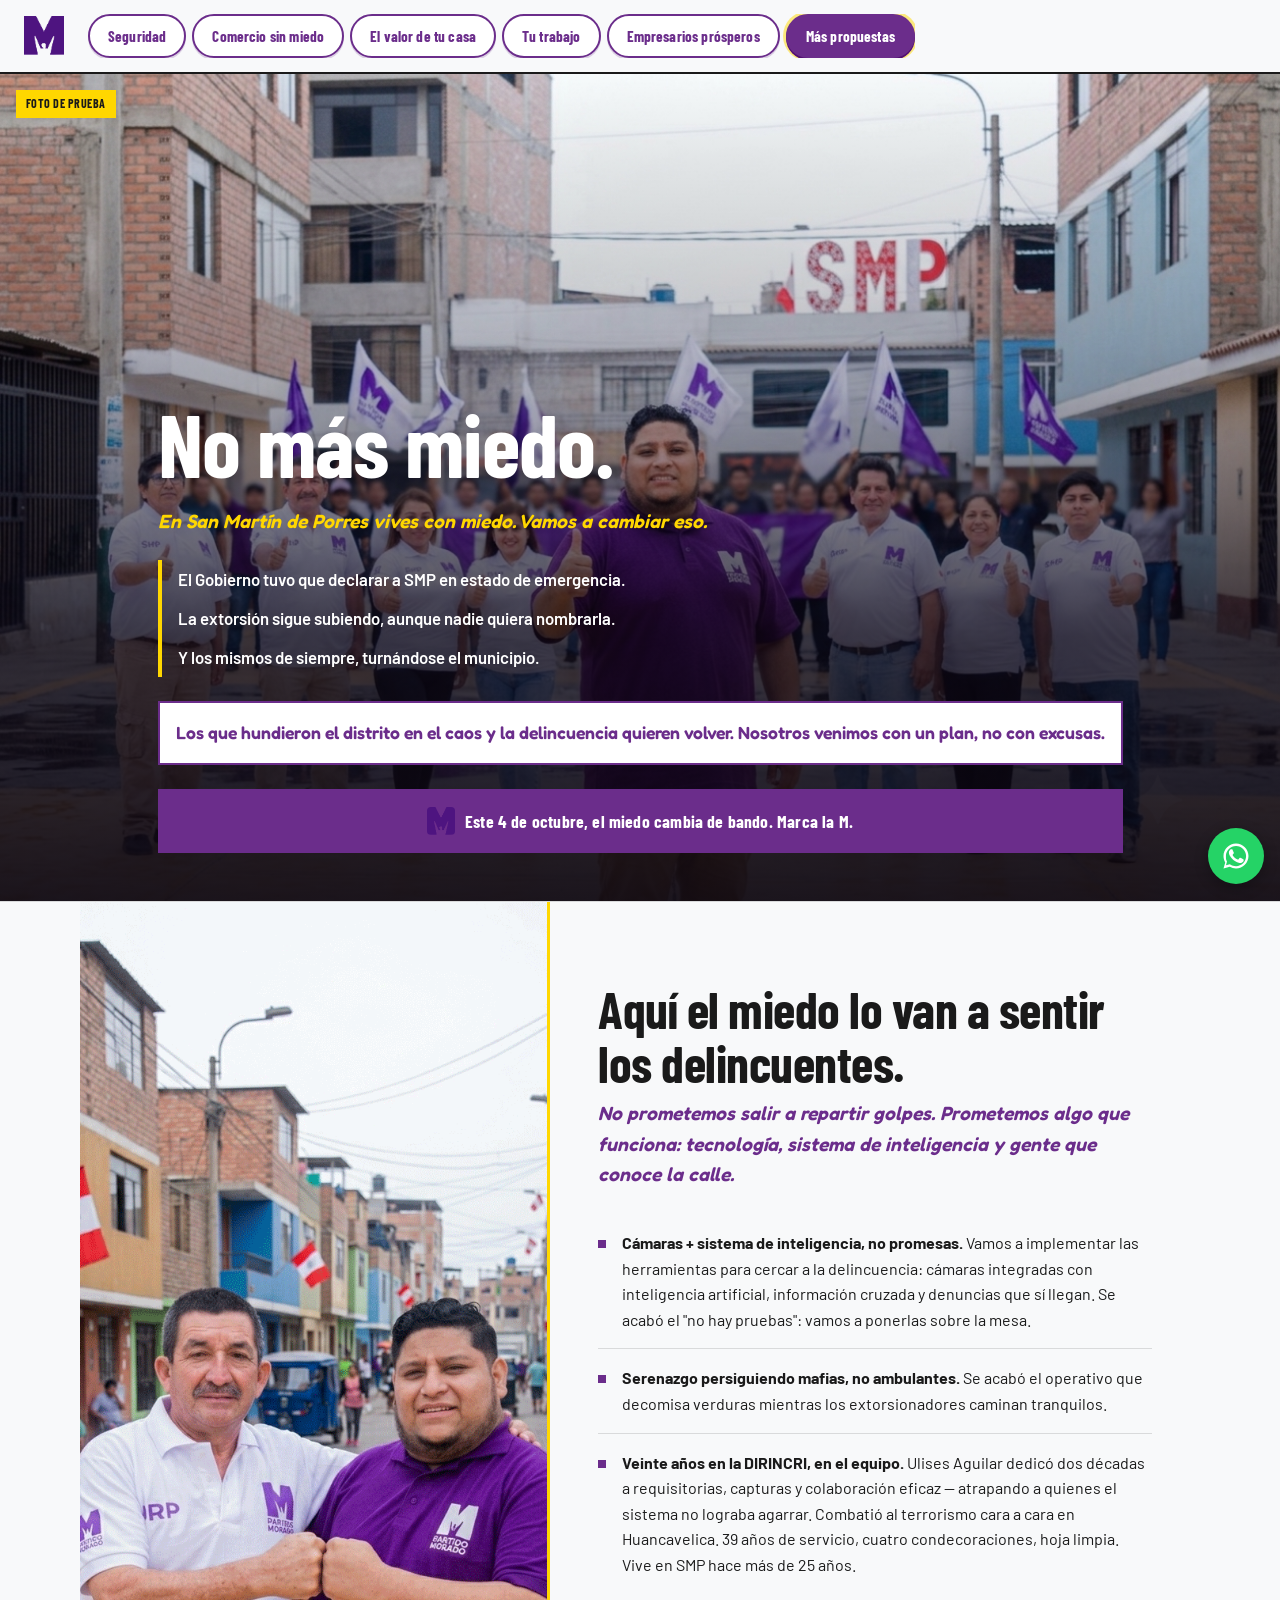
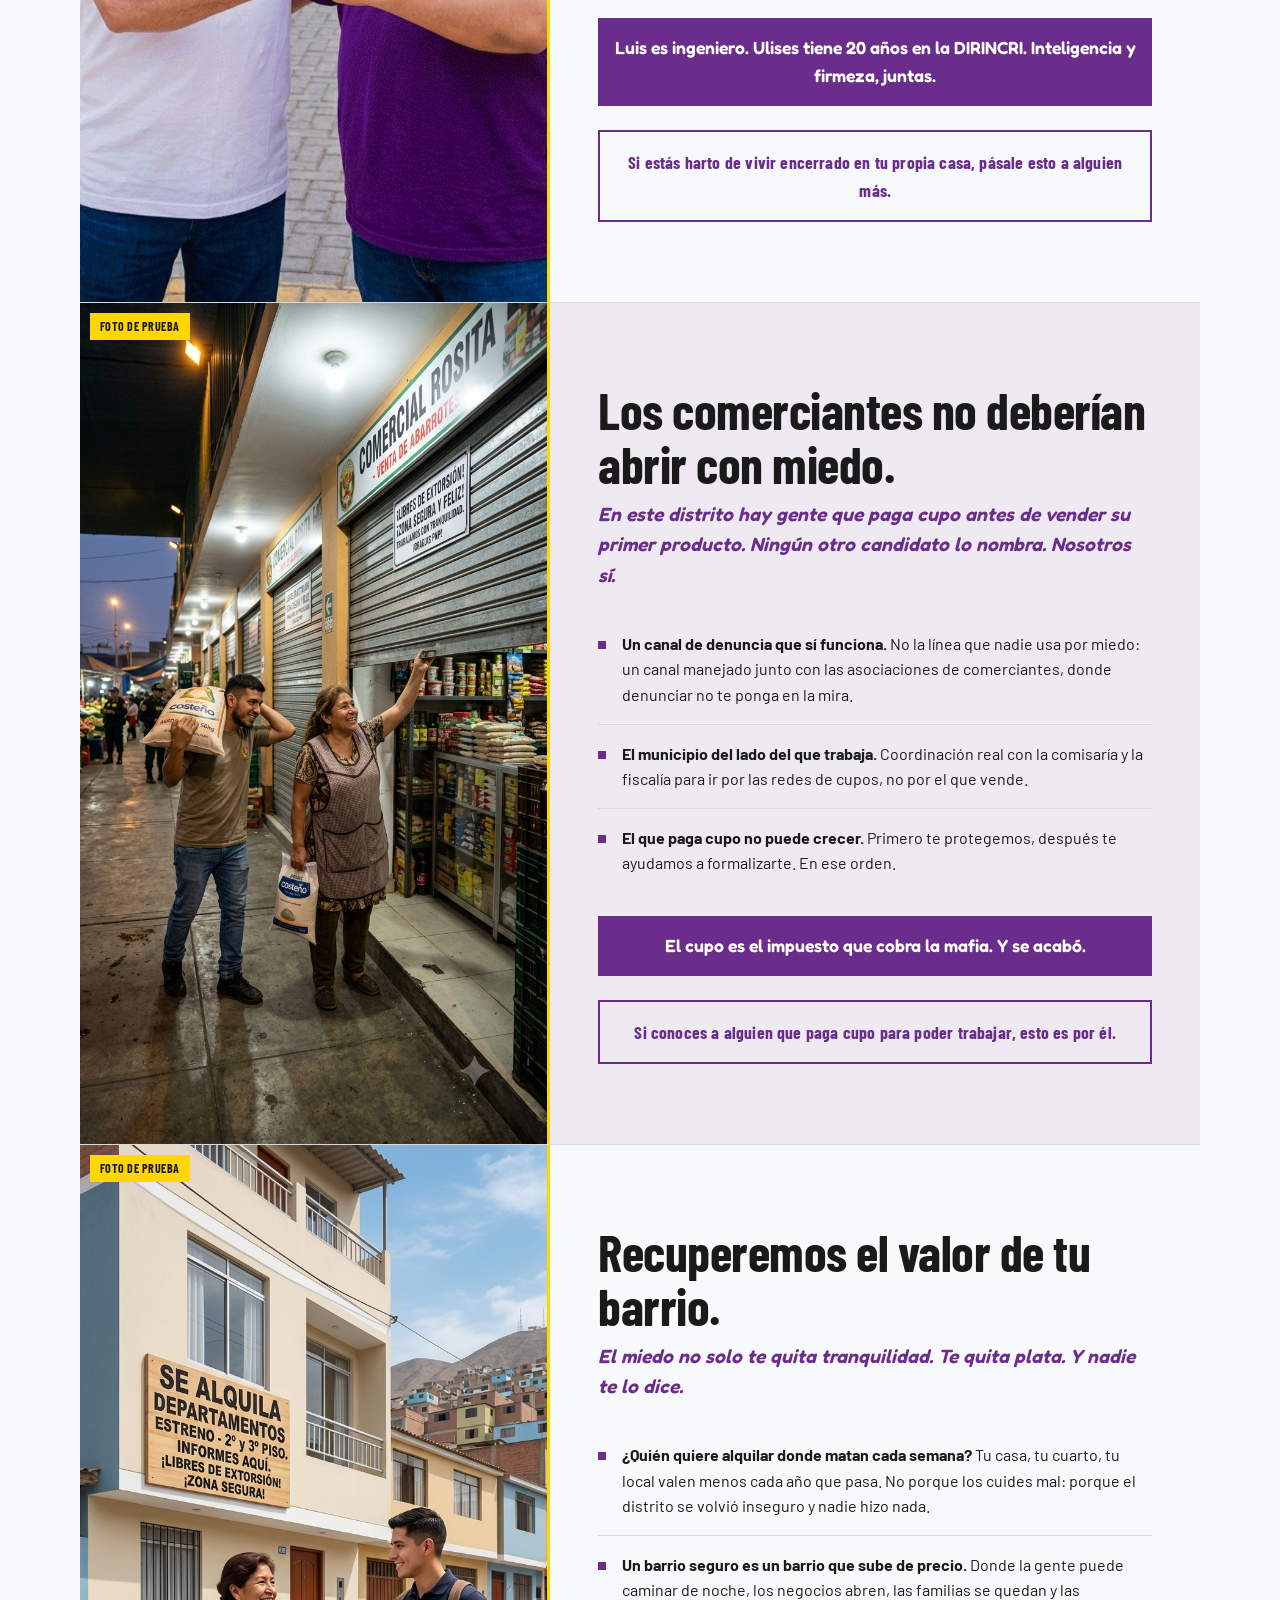
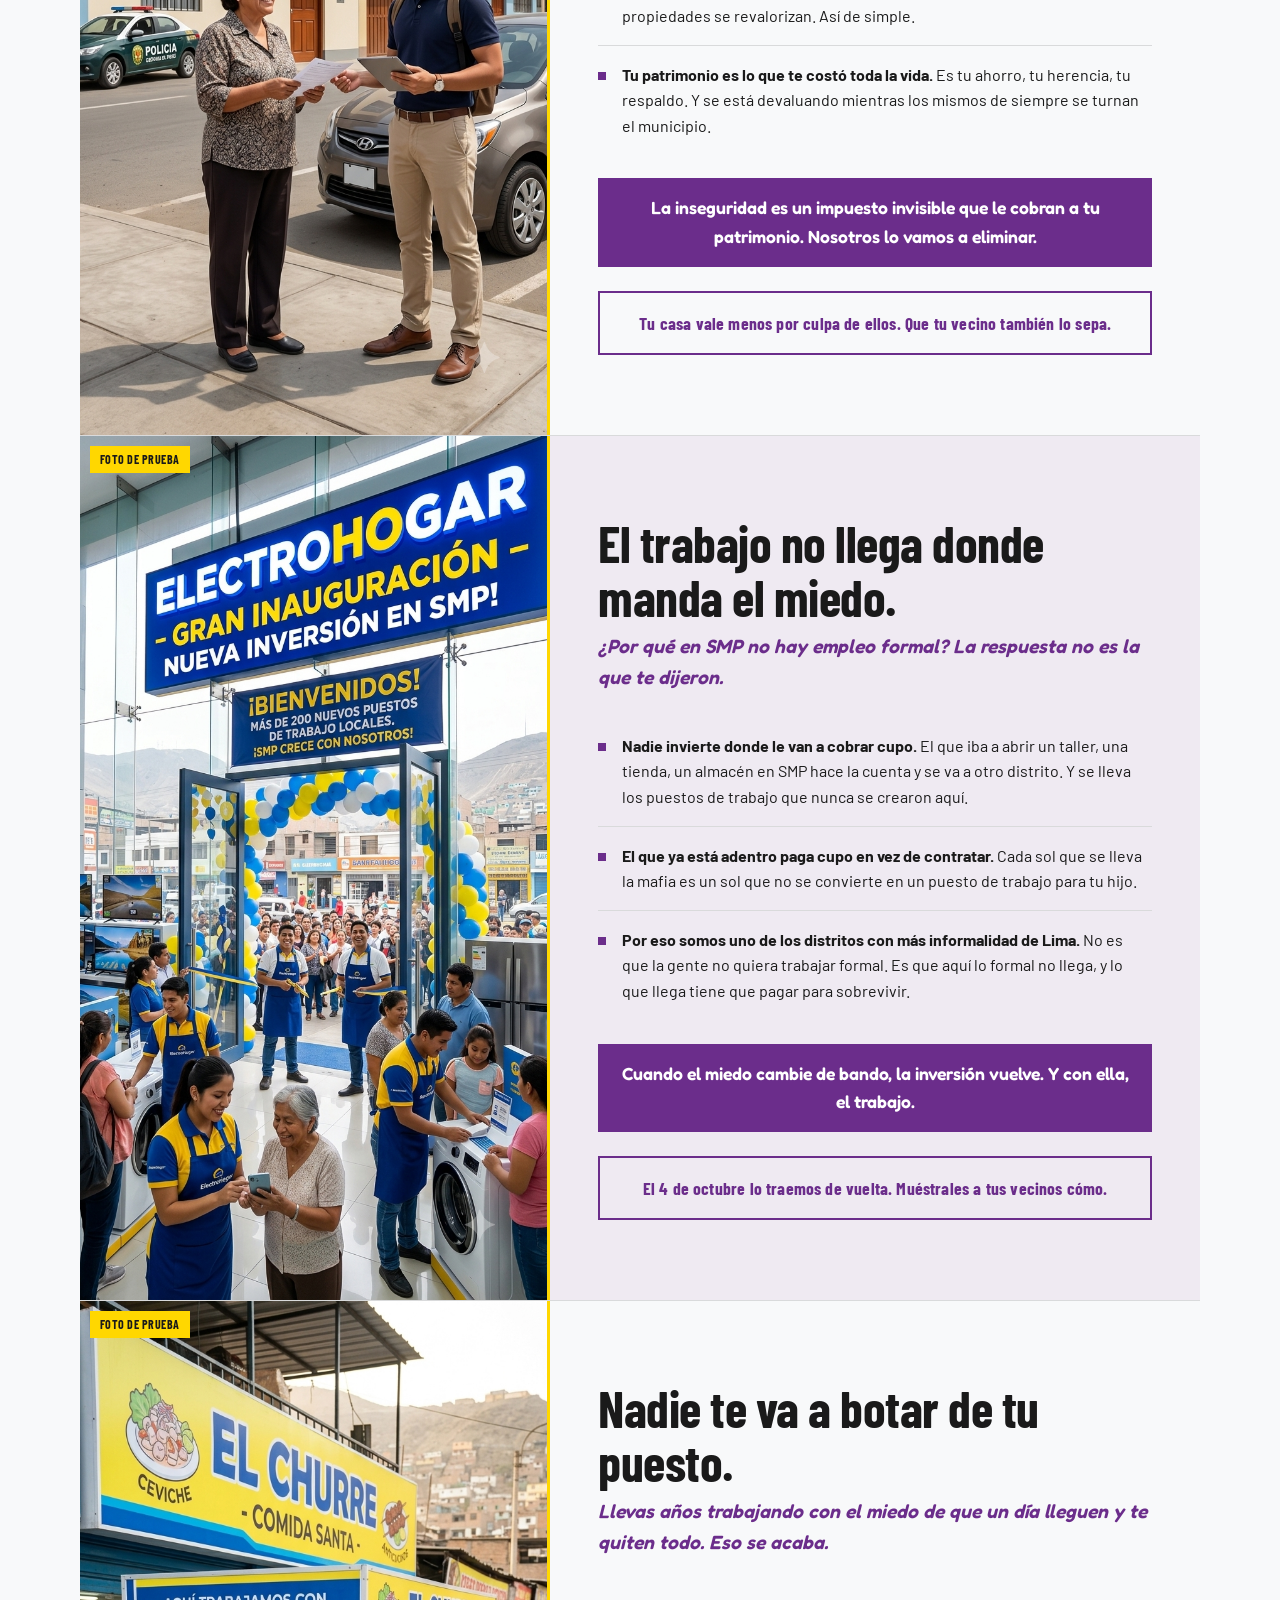
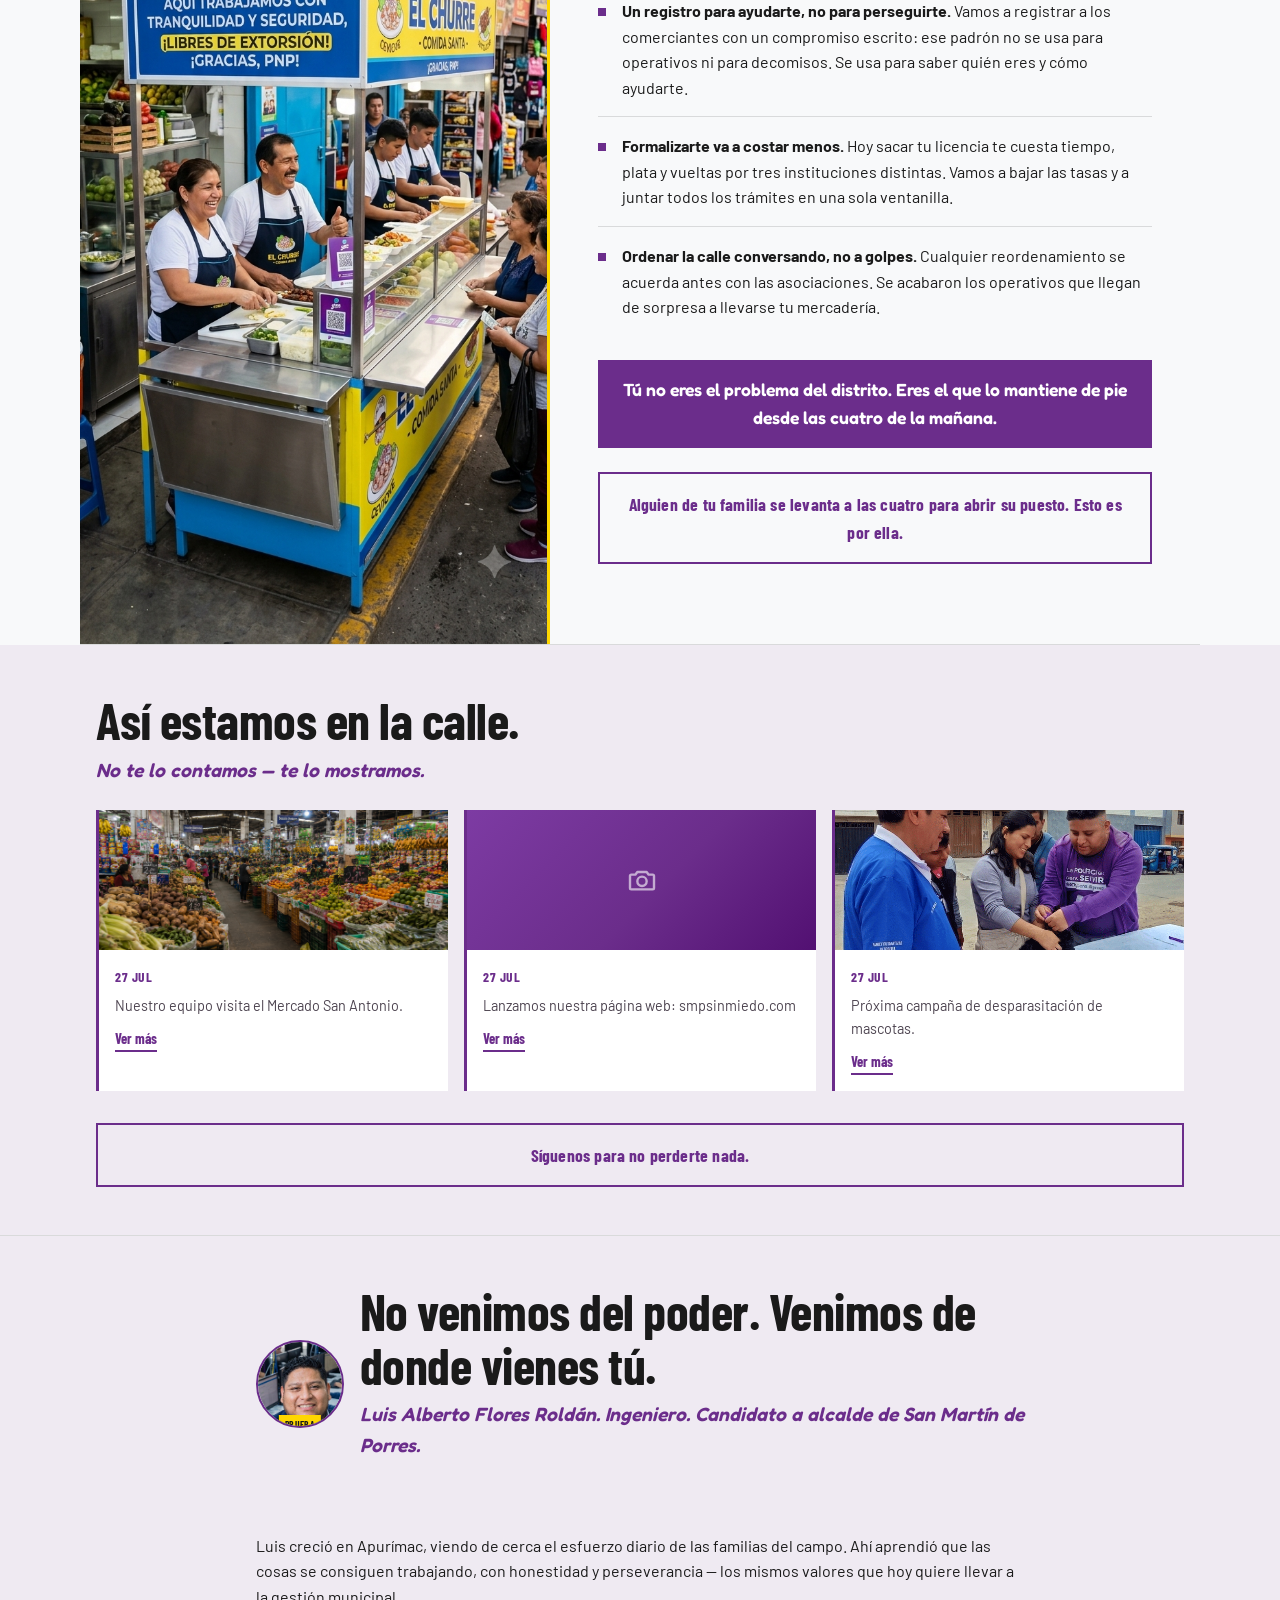
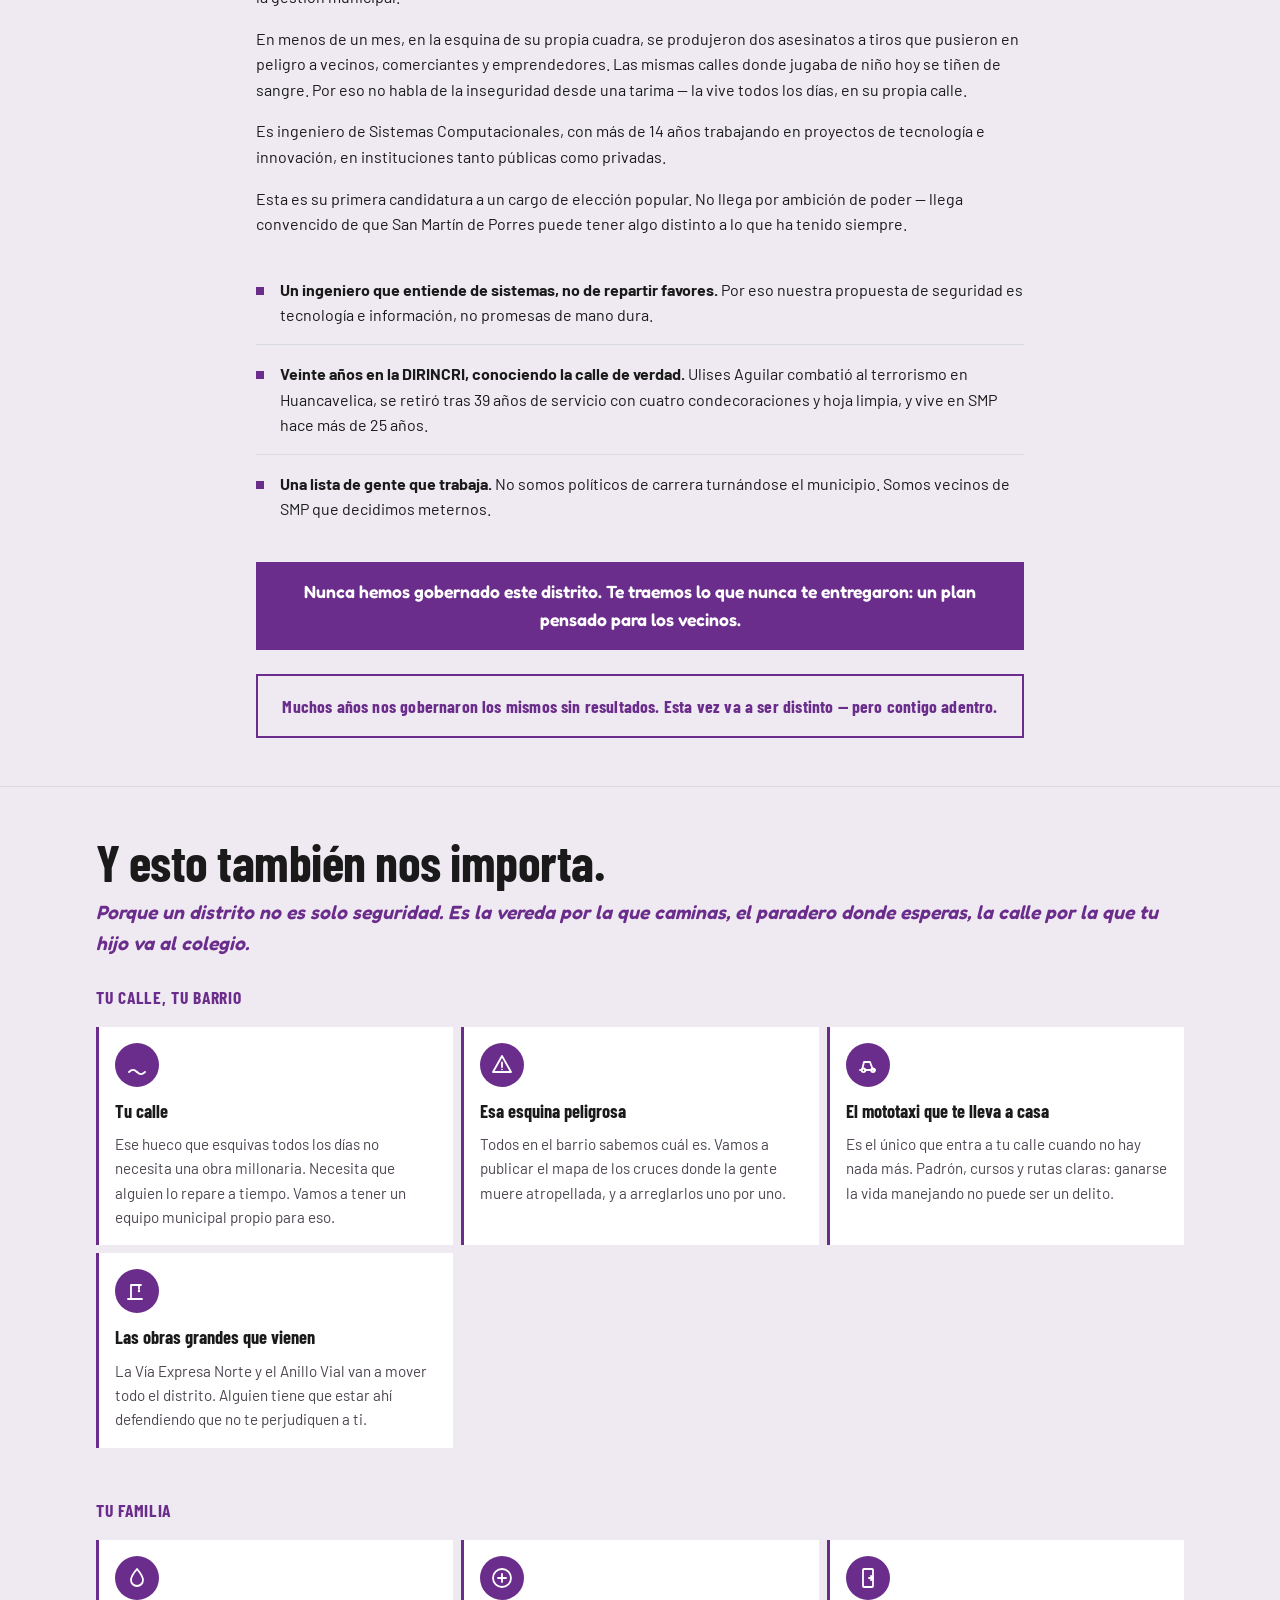
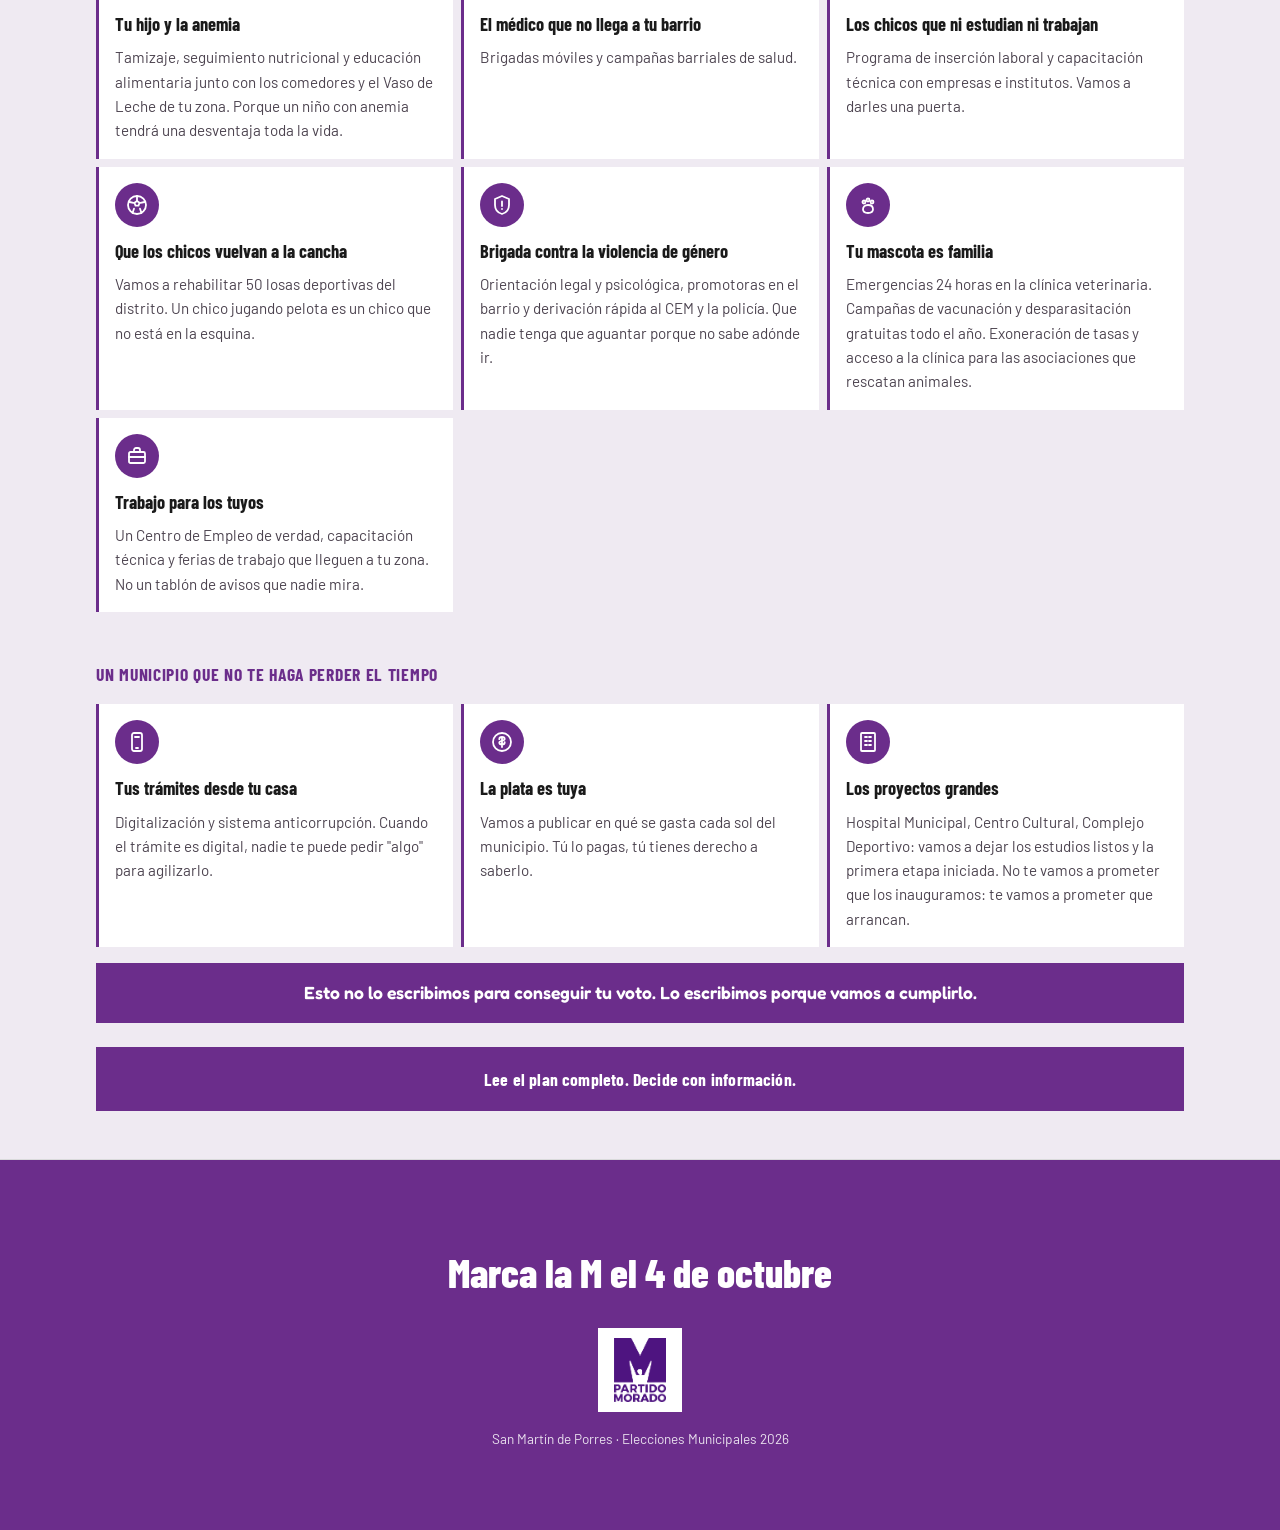
==== commit 807e47e6: "Corregir hero definitivamente (aspect-ratio, sin recorte) y cargar biografía real de Luis Co-Authore" ====
--- a/index.html
+++ b/index.html
@@ -208,8 +208,11 @@
     </div>
 
     <div class="block__inner" data-animate>
-      <div class="pending-copy" role="note">
-        <strong>⚠ Pendiente:</strong> historia de origen de Luis (3-4 líneas) — de dónde viene, a qué se dedicaron sus padres, qué le costó llegar donde está, qué lo conecta con SMP. Es la pieza que más confianza construye de toda la página.
+      <div class="bio-copy">
+        <p>Luis creció en Apurímac, viendo de cerca el esfuerzo diario de las familias del campo. Ahí aprendió que las cosas se consiguen trabajando, con honestidad y perseverancia — los mismos valores que hoy quiere llevar a la gestión municipal.</p>
+        <p>En menos de un mes, en la esquina de su propia cuadra, se produjeron dos asesinatos a tiros que pusieron en peligro a vecinos, comerciantes y emprendedores. Las mismas calles donde jugaba de niño hoy se tiñen de sangre. Por eso no habla de la inseguridad desde una tarima — la vive todos los días, en su propia calle.</p>
+        <p>Es ingeniero de Sistemas Computacionales, con más de 14 años trabajando en proyectos de tecnología e innovación, en instituciones tanto públicas como privadas.</p>
+        <p>Esta es su primera candidatura a un cargo de elección popular. No llega por ambición de poder — llega convencido de que San Martín de Porres puede tener algo distinto a lo que ha tenido siempre.</p>
       </div>
 
       <ul class="bullet-list">
--- a/css/styles.css
+++ b/css/styles.css
@@ -272,6 +272,16 @@
   margin-bottom: var(--space-md);
 }
 
+.bio-copy {
+  margin-bottom: var(--space-md);
+}
+.bio-copy p {
+  font-size: 1rem;
+  color: var(--color-text);
+  margin-bottom: var(--space-sm);
+}
+.bio-copy p:last-child { margin-bottom: 0; }
+
 .pending-copy {
   background: #FFF6E0;
   border-left: 4px solid var(--color-accent);
@@ -375,11 +385,14 @@
   .hero-media {
     position: relative;
     inset: auto;
-    height: 58vh;
-    min-height: 360px;
+    height: auto;
+    aspect-ratio: 1257 / 832;
     overflow: hidden;
   }
-  .hero-photo { object-position: 50% 8%; }
+  .hero-photo {
+    object-fit: contain;
+    background: #000;
+  }
   .hero-scrim {
     background: linear-gradient(
       to top,
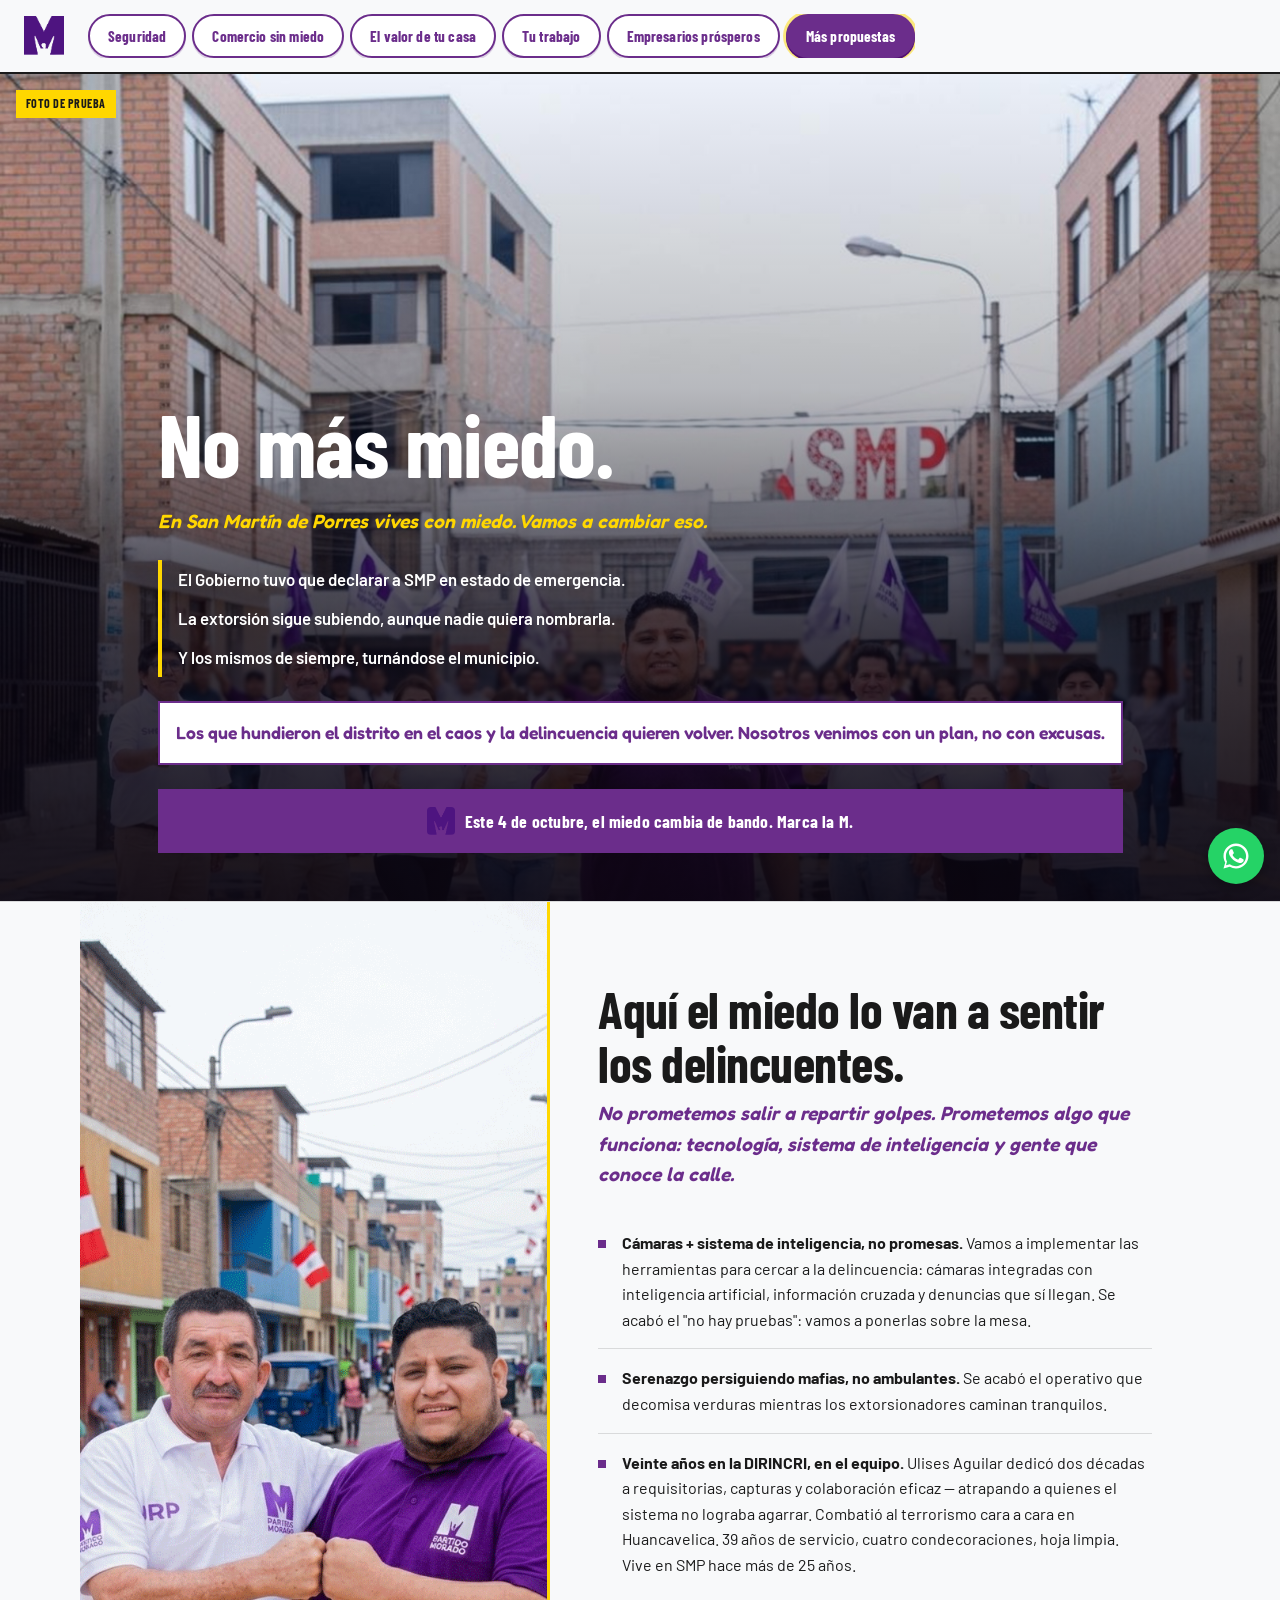
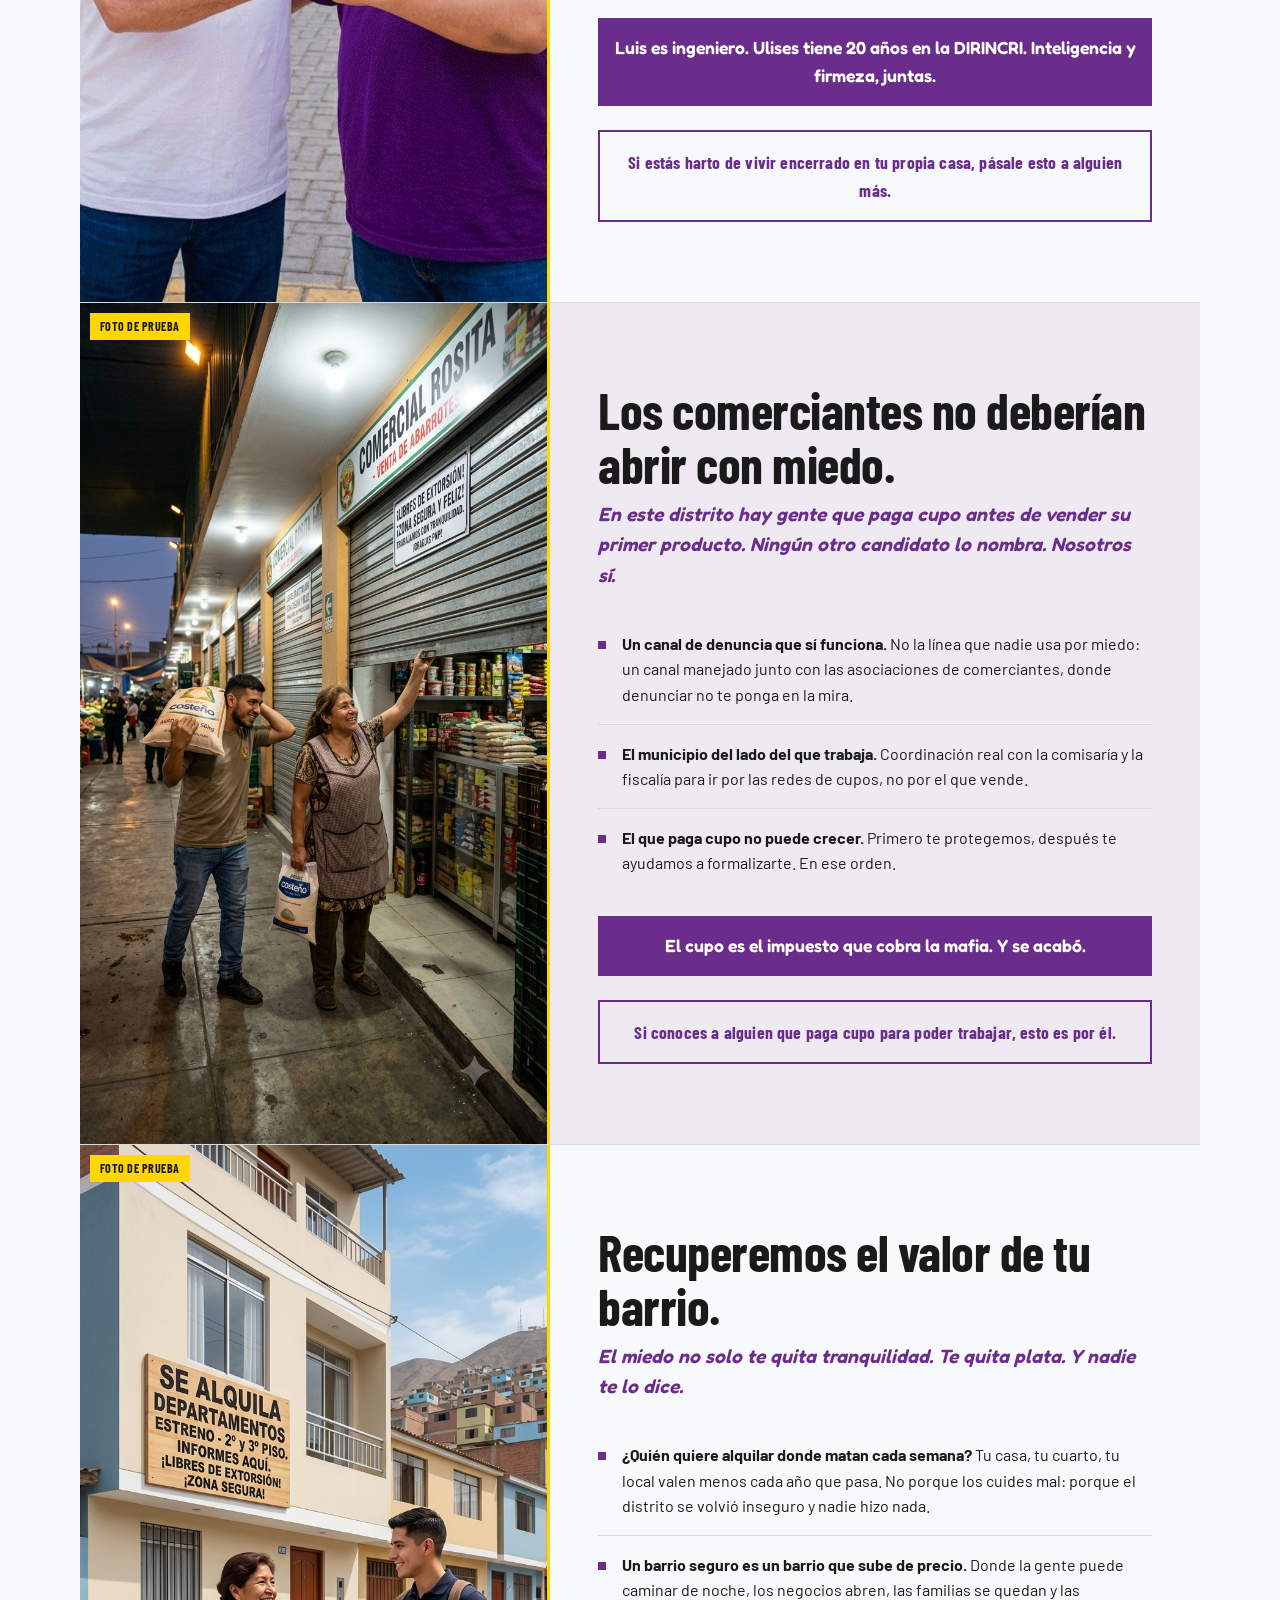
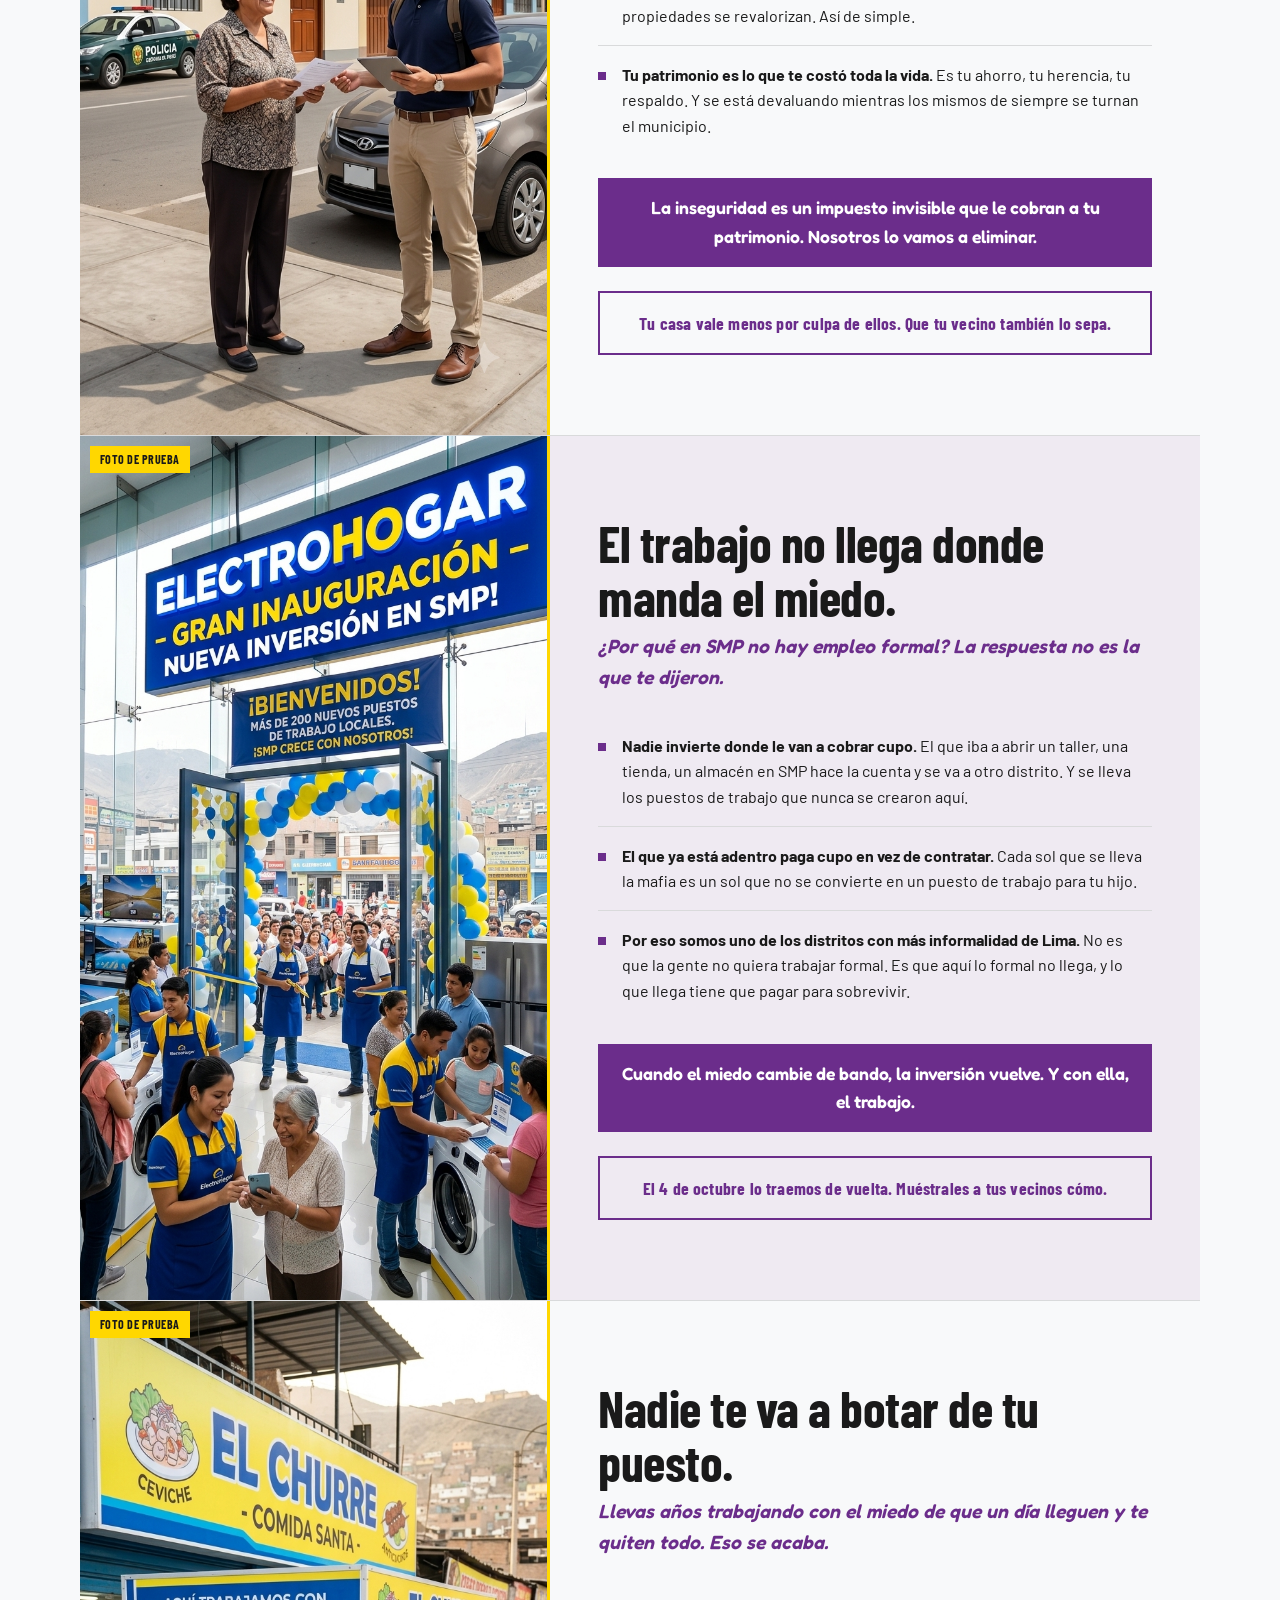
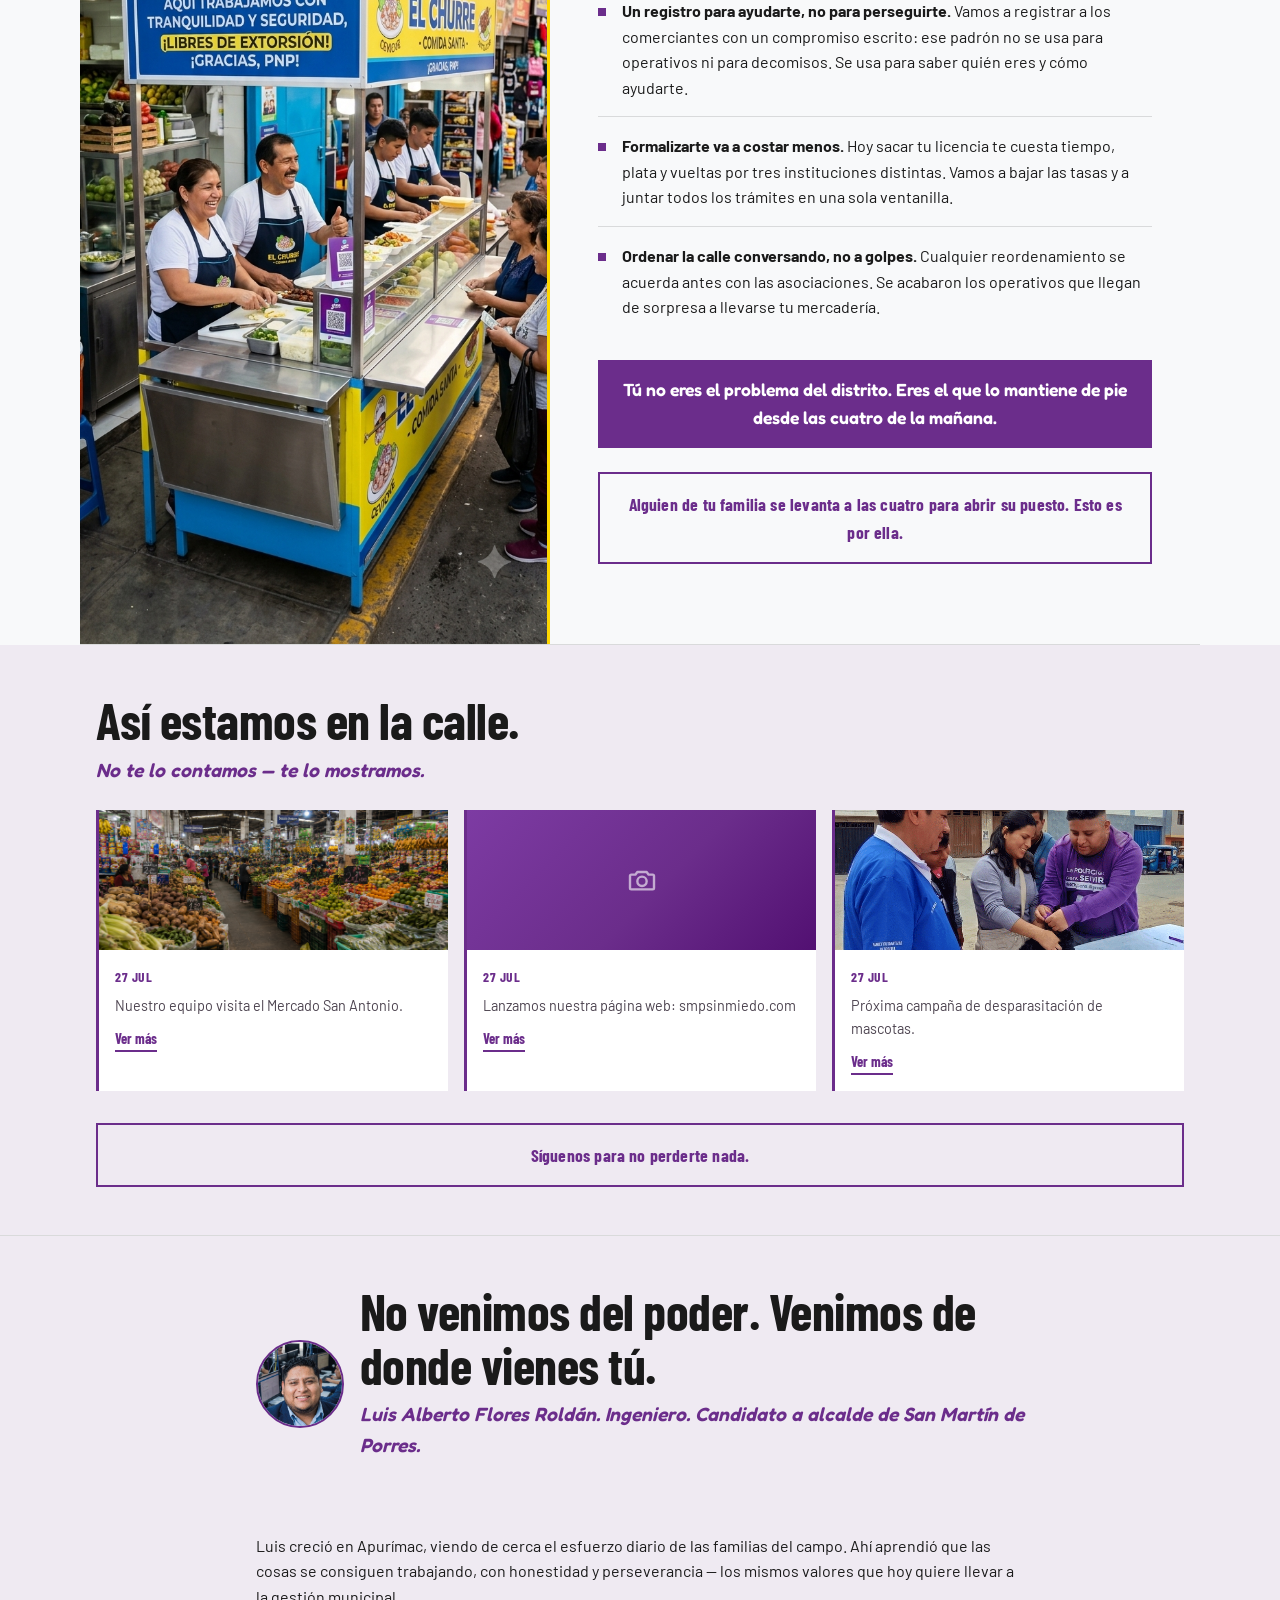
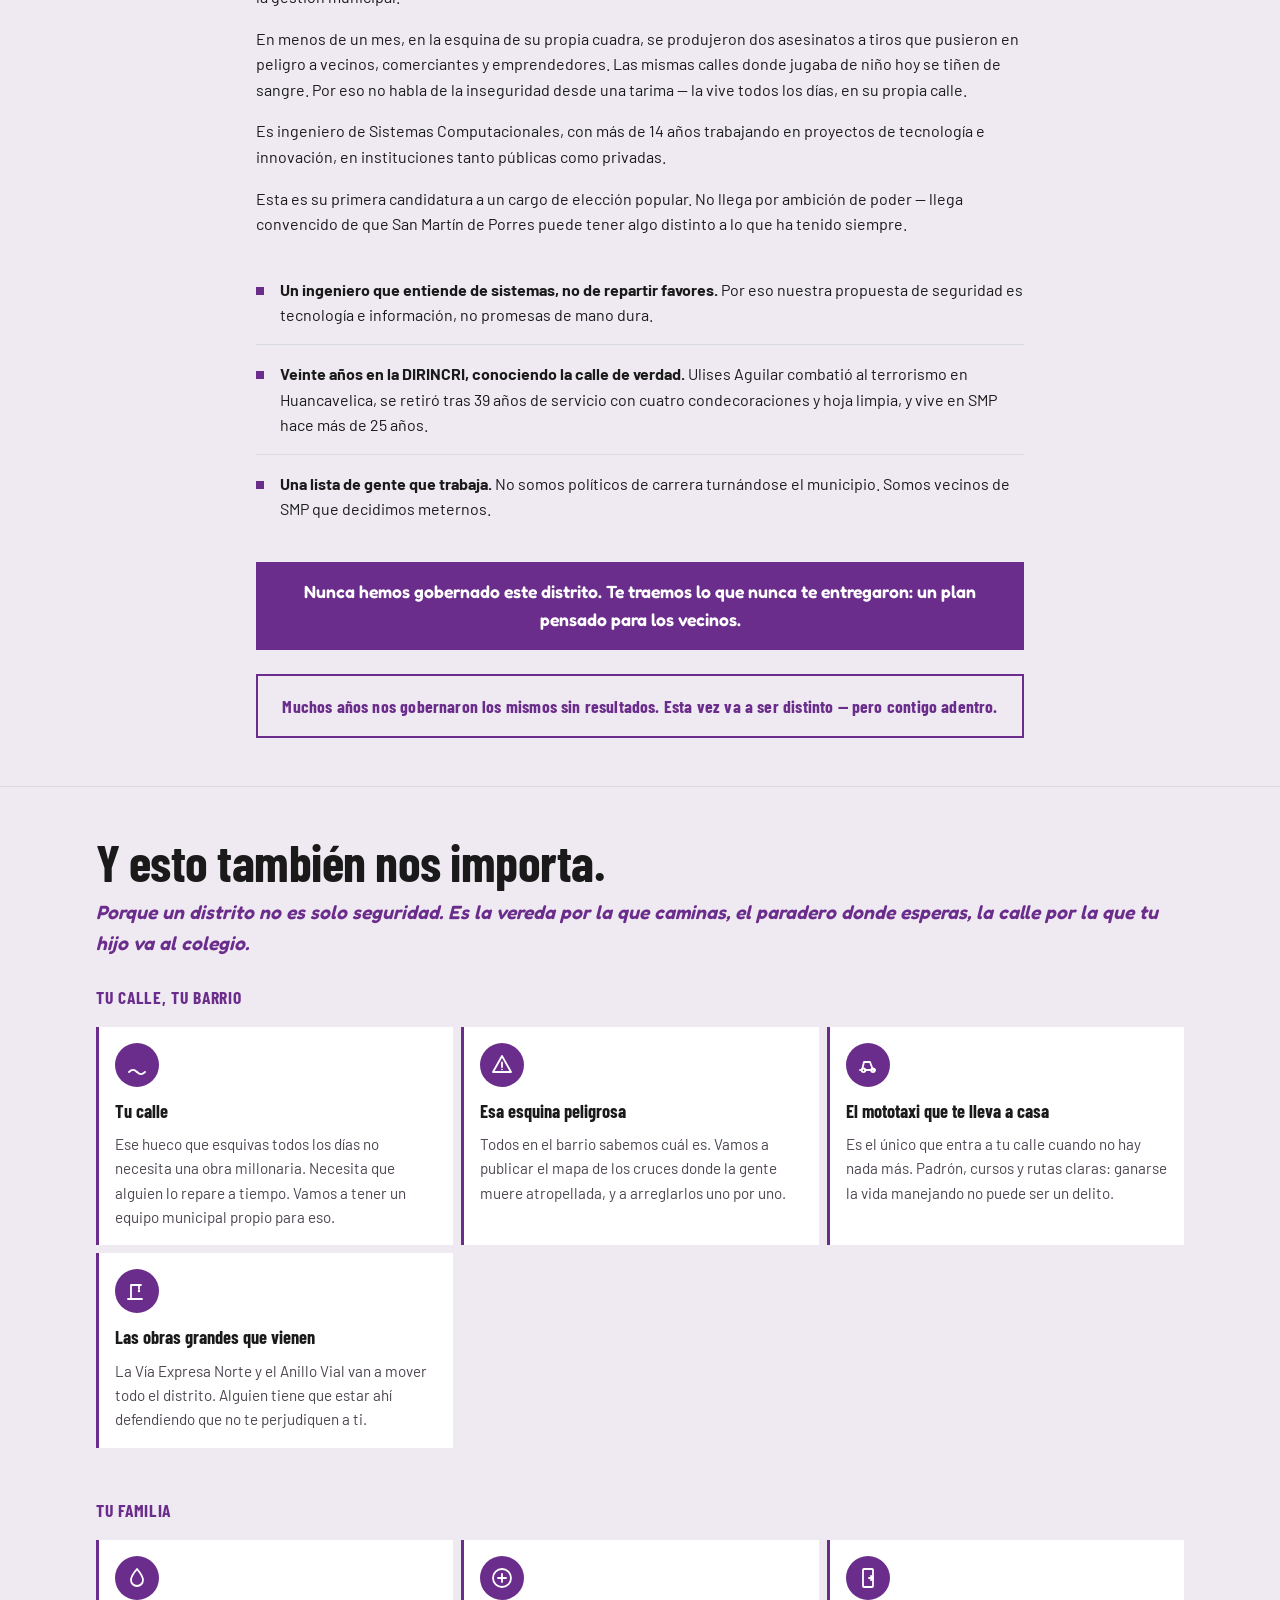
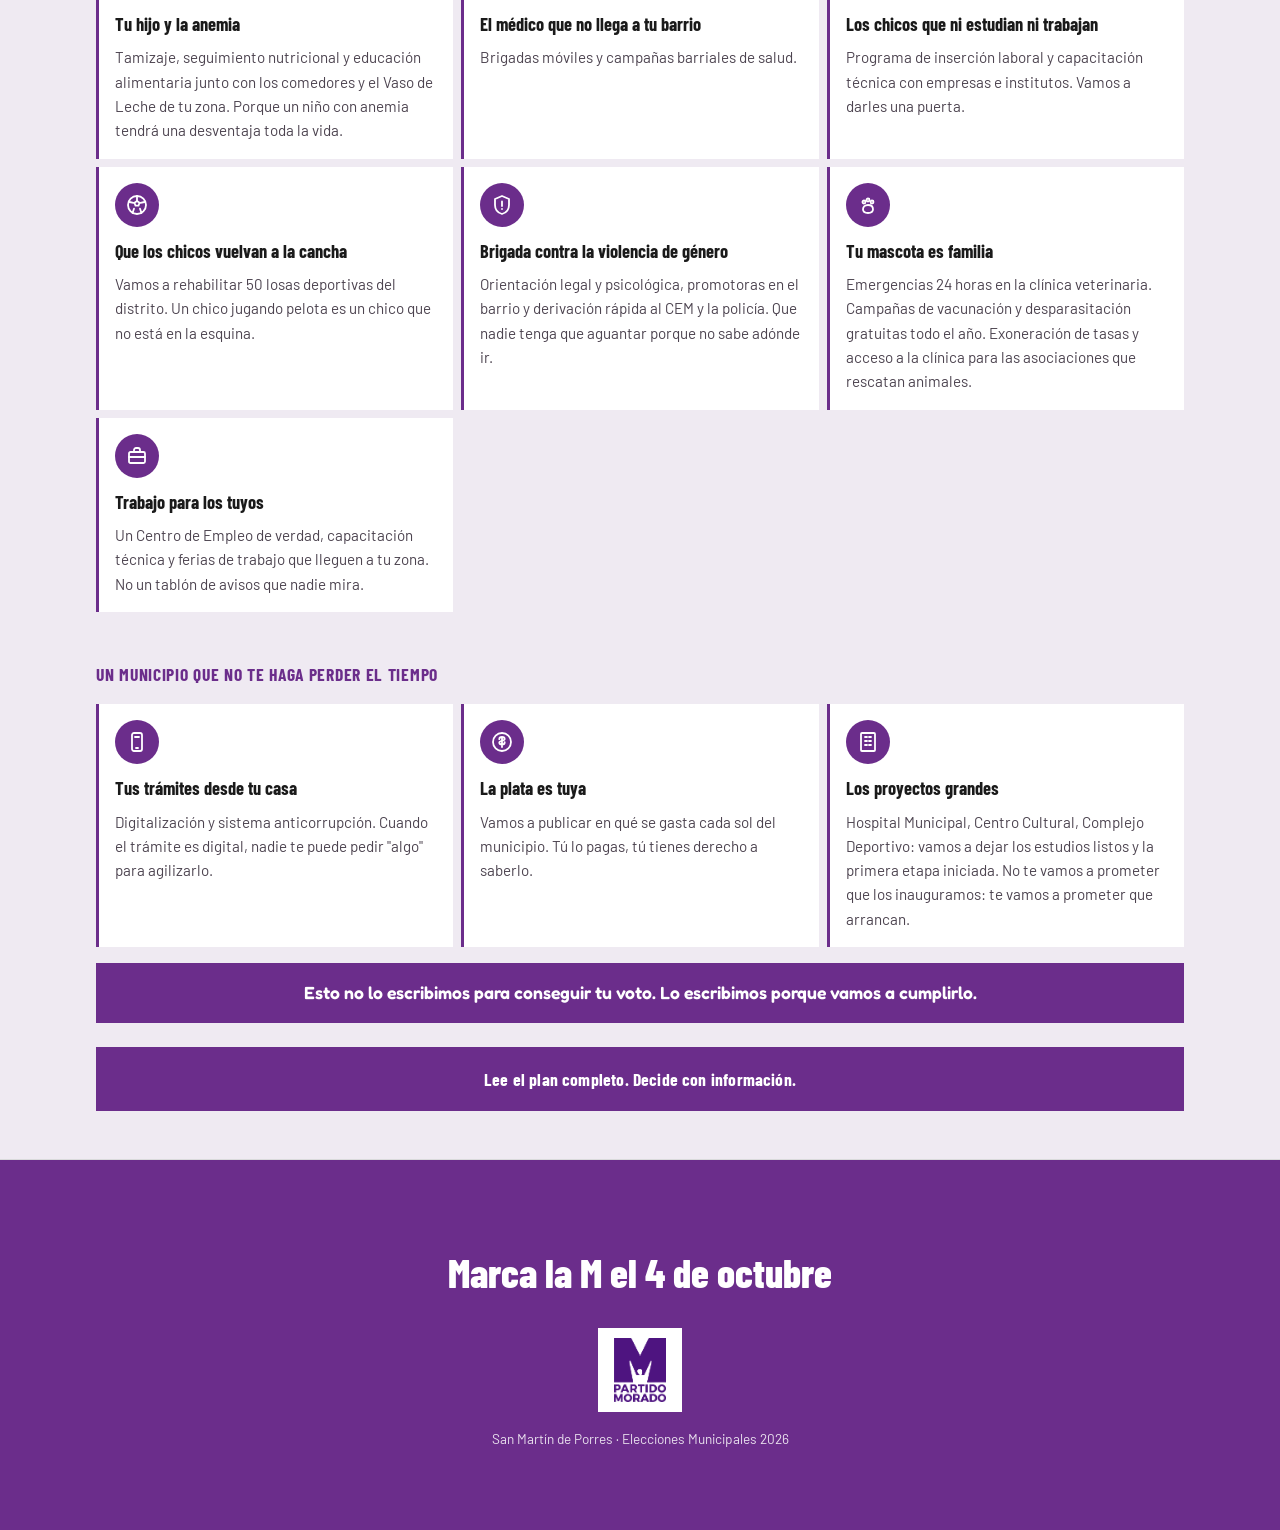
==== commit 0202004b: "Reemplazar foto de hero y de bio por versiones finales recortadas a medida Co-Authored-By: Claude So" ====
--- a/index.html
+++ b/index.html
@@ -47,7 +47,7 @@
   <section id="inicio" class="block block--hero">
     <div class="hero-media">
       <img
-        src="img/TEMP-foto-hero-mitin-v3.png"
+        src="img/TEMP-foto-hero-mitin-v4.png"
         alt="[FOTO DE PRUEBA] Luis Alberto Flores Roldán con simpatizantes del Partido Morado en San Martín de Porres"
         class="hero-photo"
         loading="eager"
@@ -198,8 +198,7 @@
   <section id="luis" class="block block--alt">
     <div class="block__inner block__inner--bio" data-animate>
       <div class="photo-frame photo-frame--avatar">
-        <img src="img/TEMP-foto-07-luis-bio.png" alt="[FOTO DE PRUEBA] Retrato de Luis Flores con simpatizantes de fondo">
-        <span class="temp-badge temp-badge--small">PRUEBA</span>
+        <img src="img/foto-07-luis-bio.gif" alt="Retrato de Luis Alberto Flores Roldán">
       </div>
       <div>
         <h2 class="headline headline--lg">No venimos del poder. Venimos de donde vienes tú.</h2>
--- a/css/styles.css
+++ b/css/styles.css
@@ -386,7 +386,7 @@
     position: relative;
     inset: auto;
     height: auto;
-    aspect-ratio: 1257 / 832;
+    aspect-ratio: 1257 / 1200;
     overflow: hidden;
   }
   .hero-photo {
@@ -496,13 +496,10 @@
   flex-shrink: 0;
 }
 .photo-frame--avatar img {
-  position: absolute;
-  height: 293px;
-  width: auto;
-  top: -88px;
-  left: 50%;
-  transform: translateX(-50%);
-  max-width: none;
+  width: 100%;
+  height: 100%;
+  object-fit: cover;
+  object-position: center;
 }
 .temp-badge--small {
   top: auto;
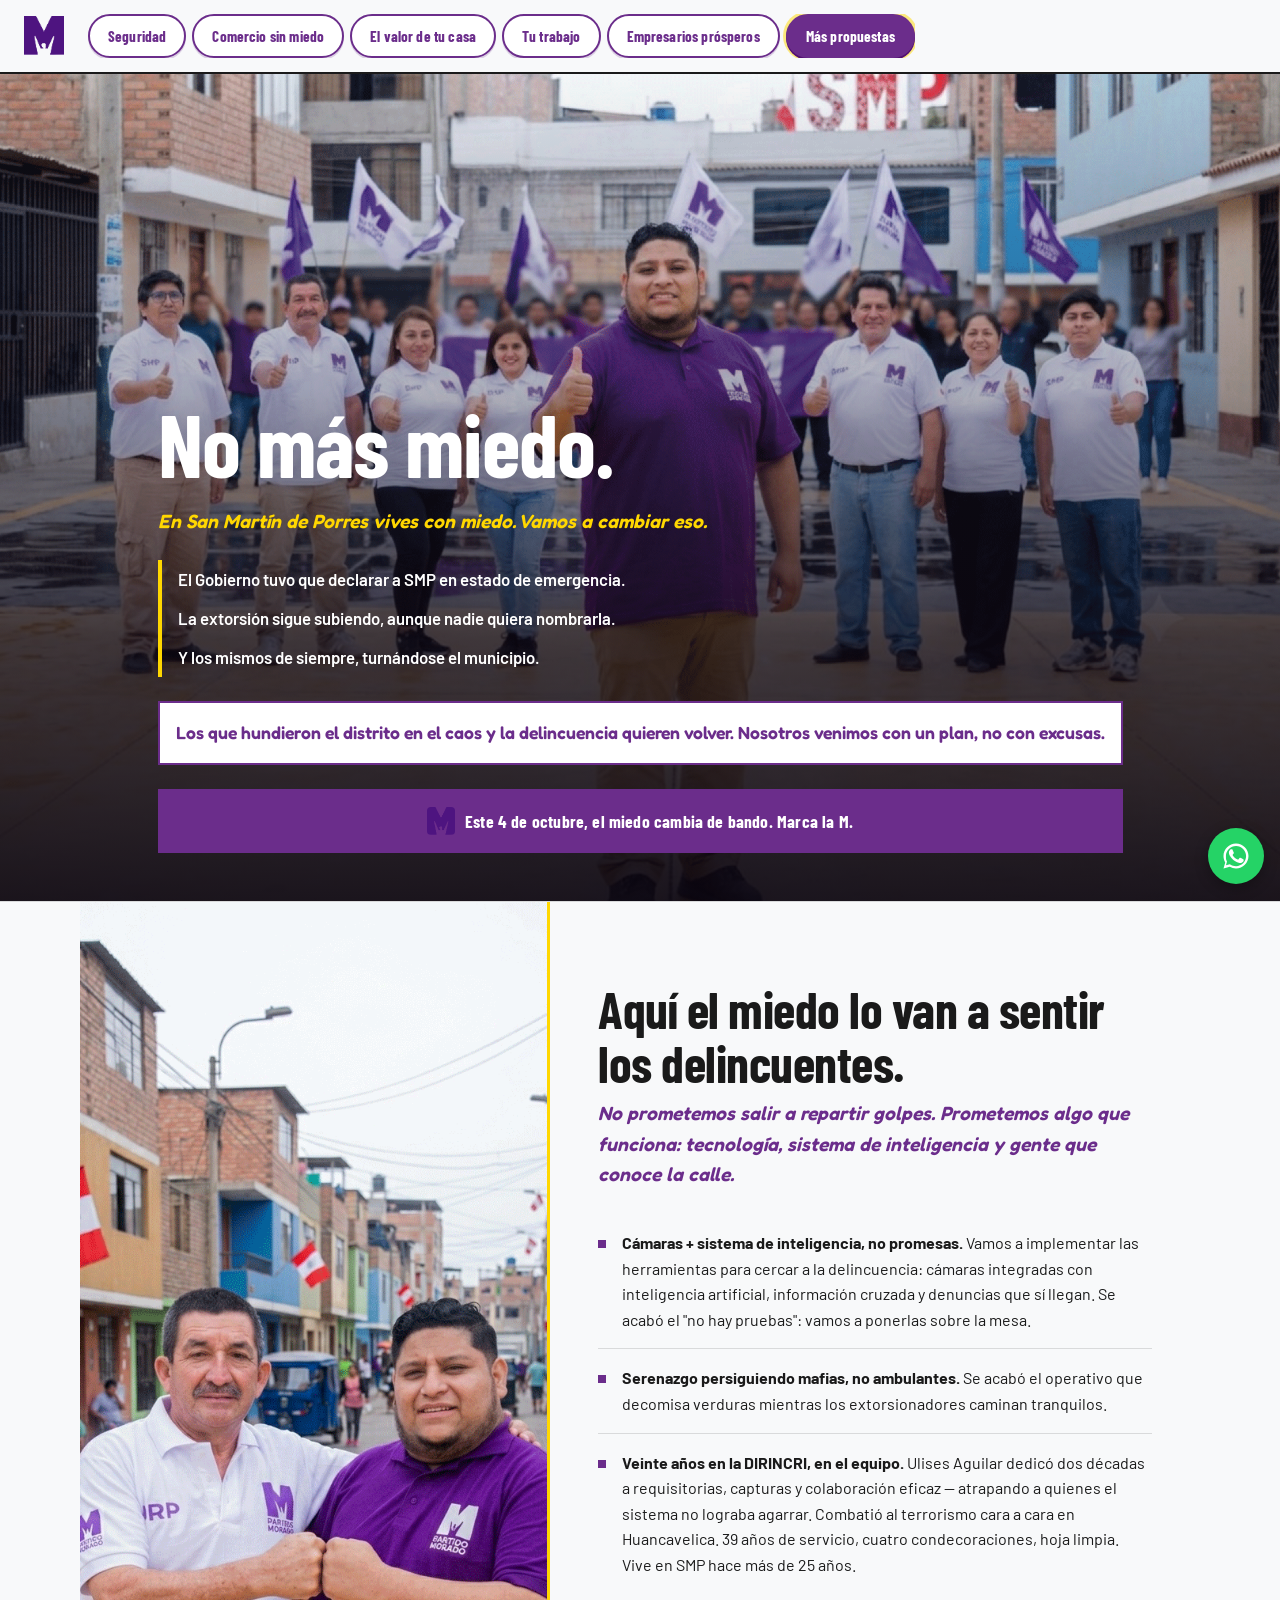
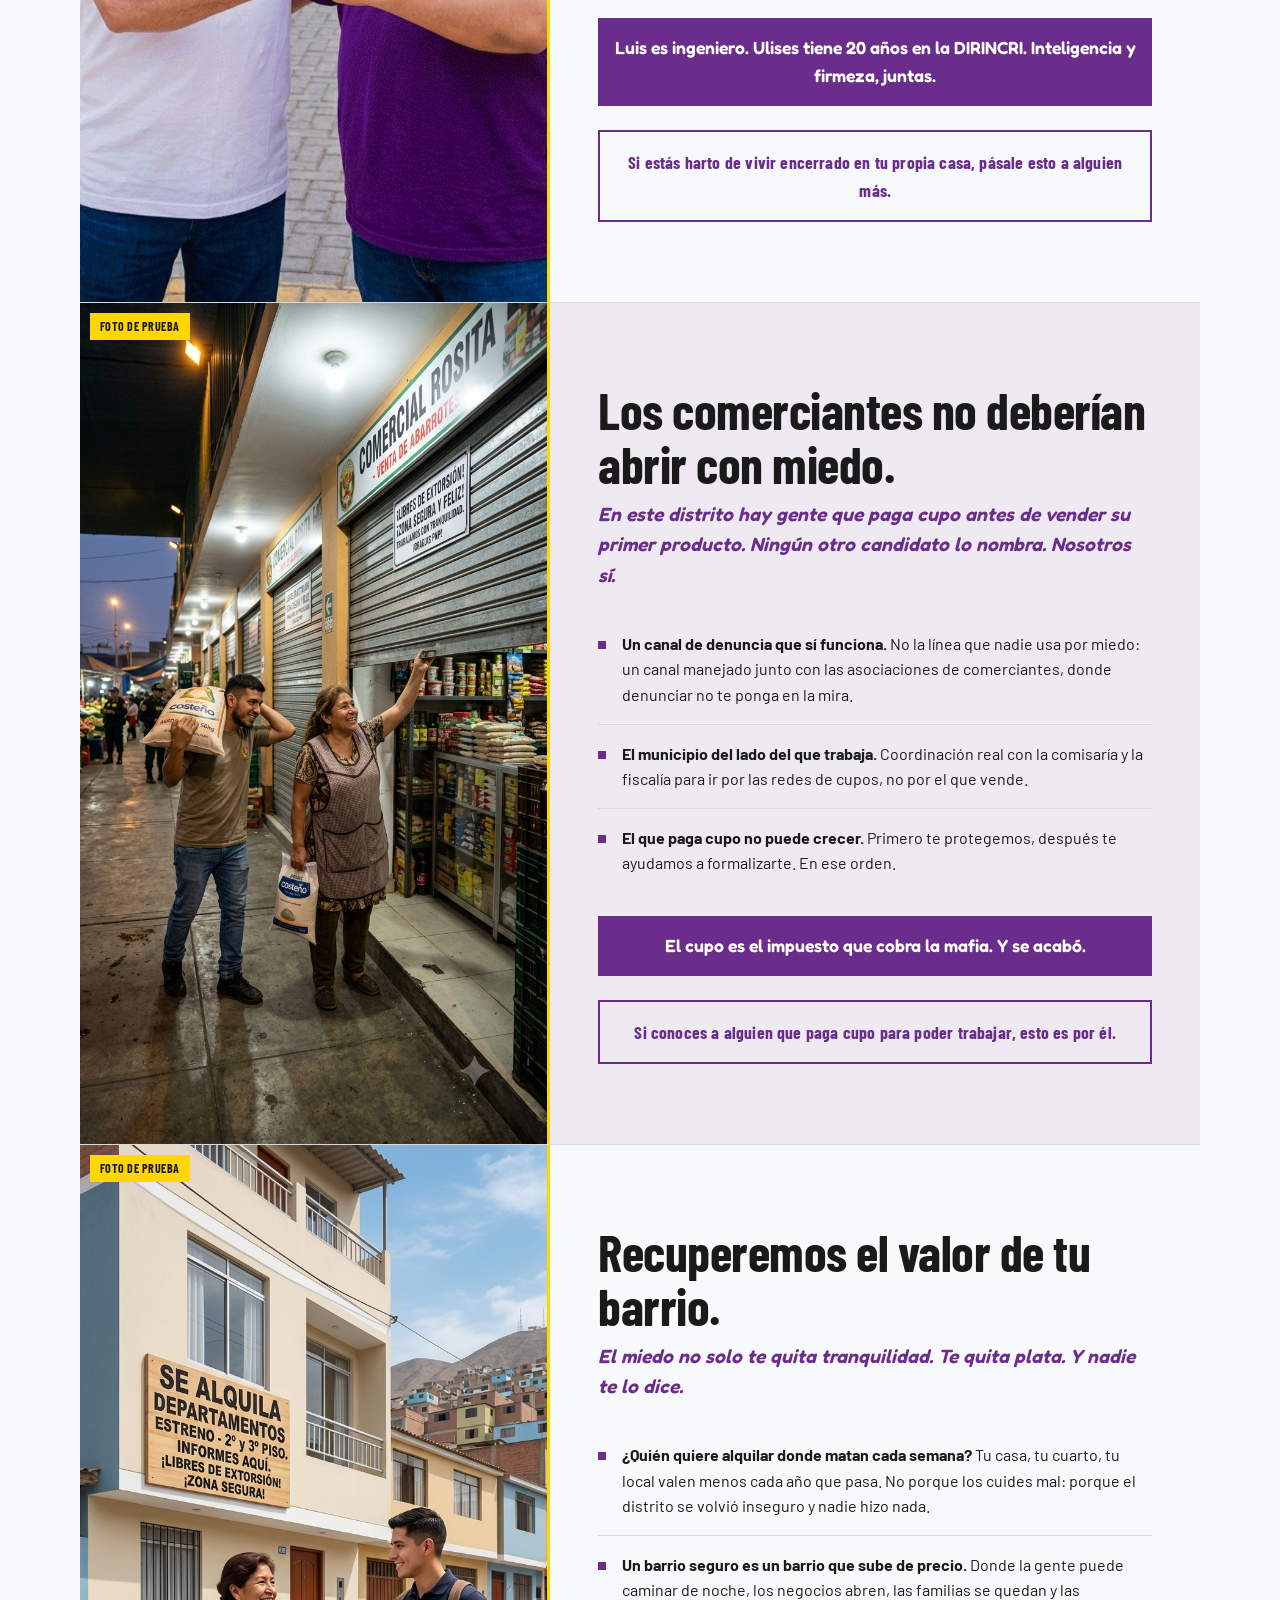
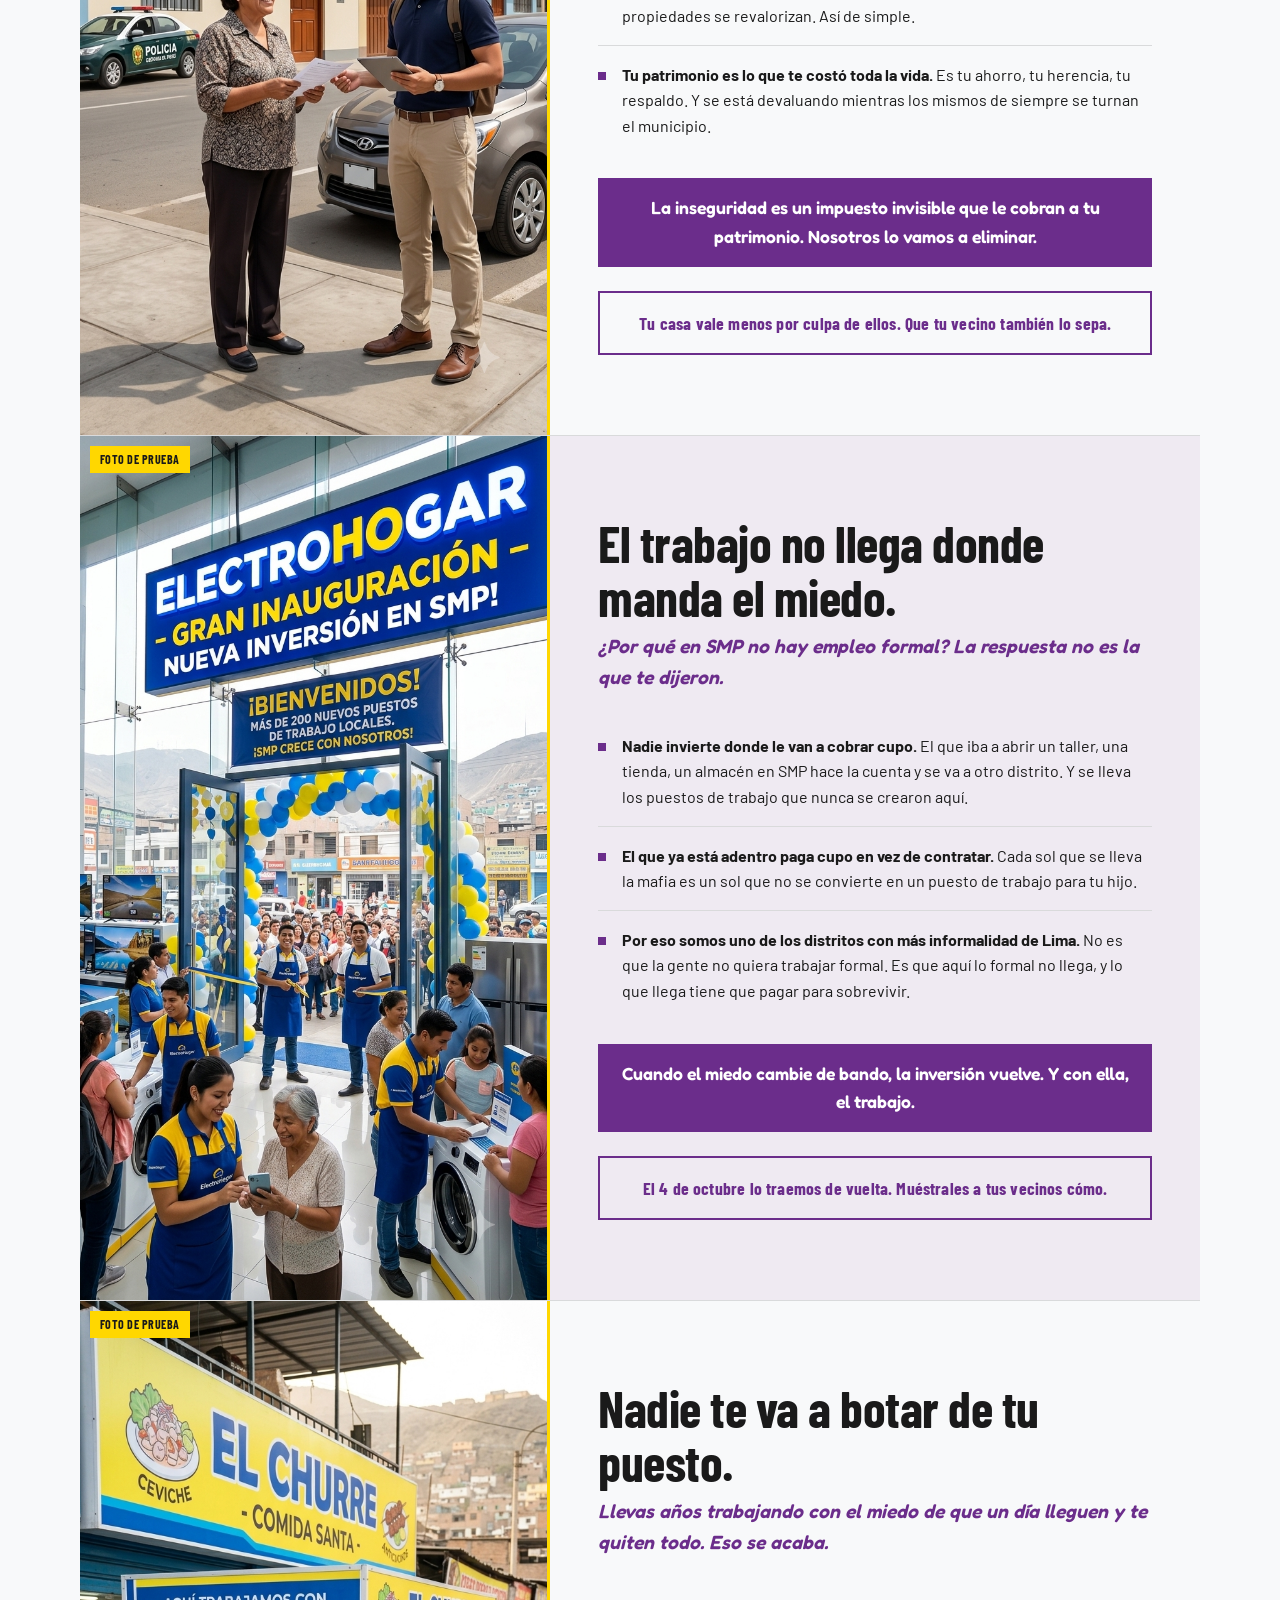
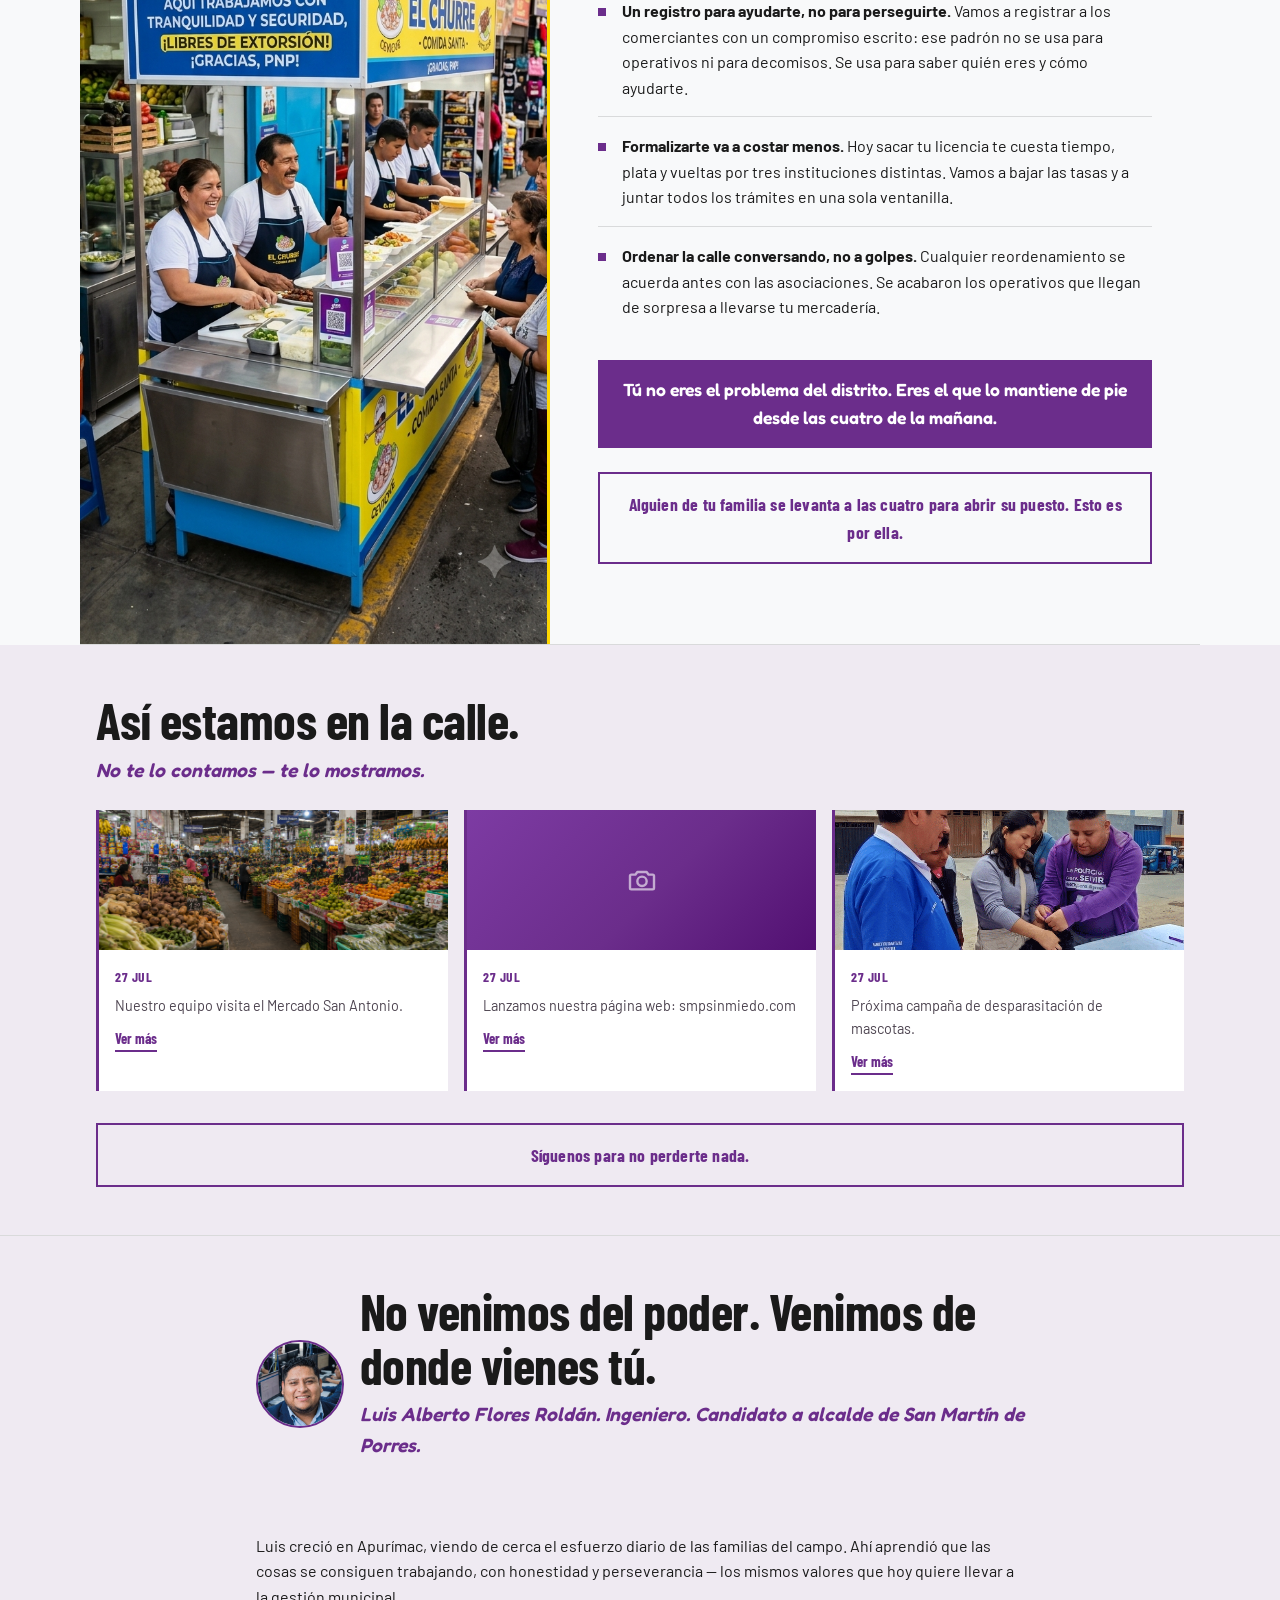
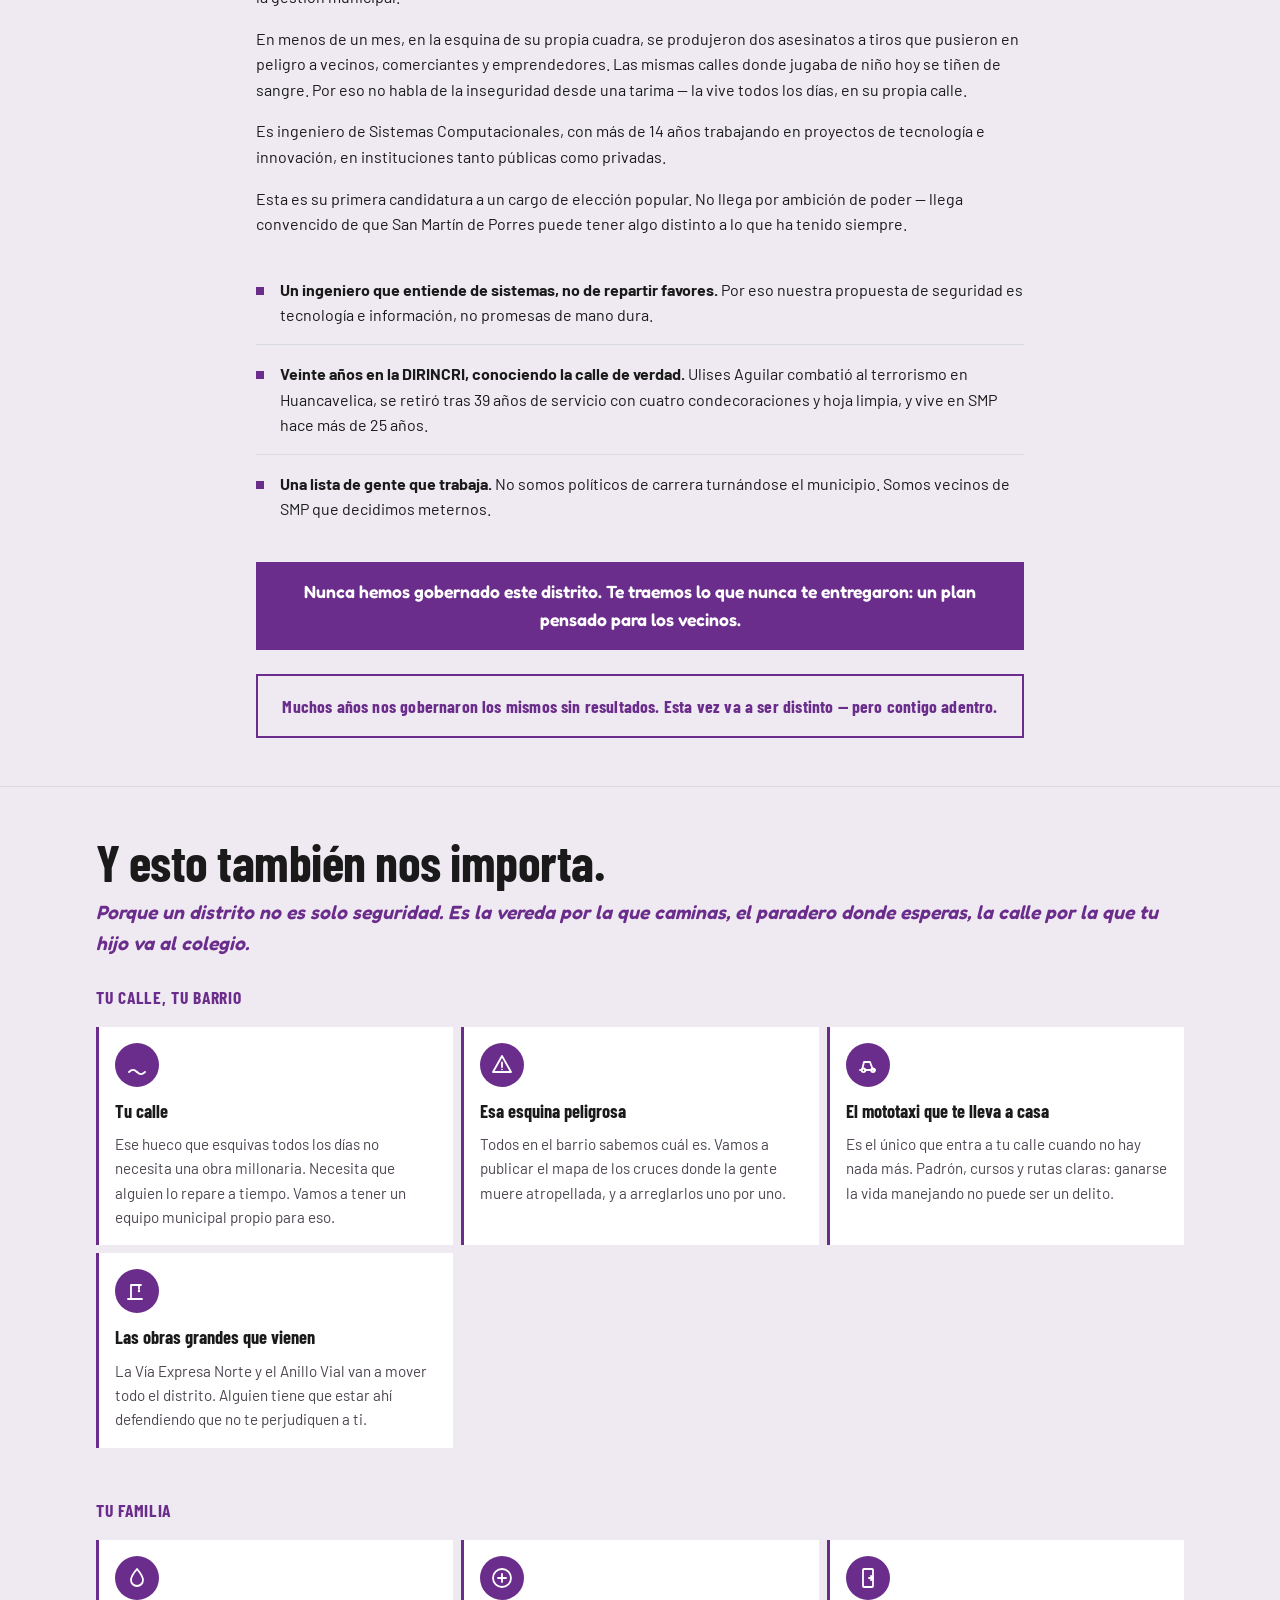
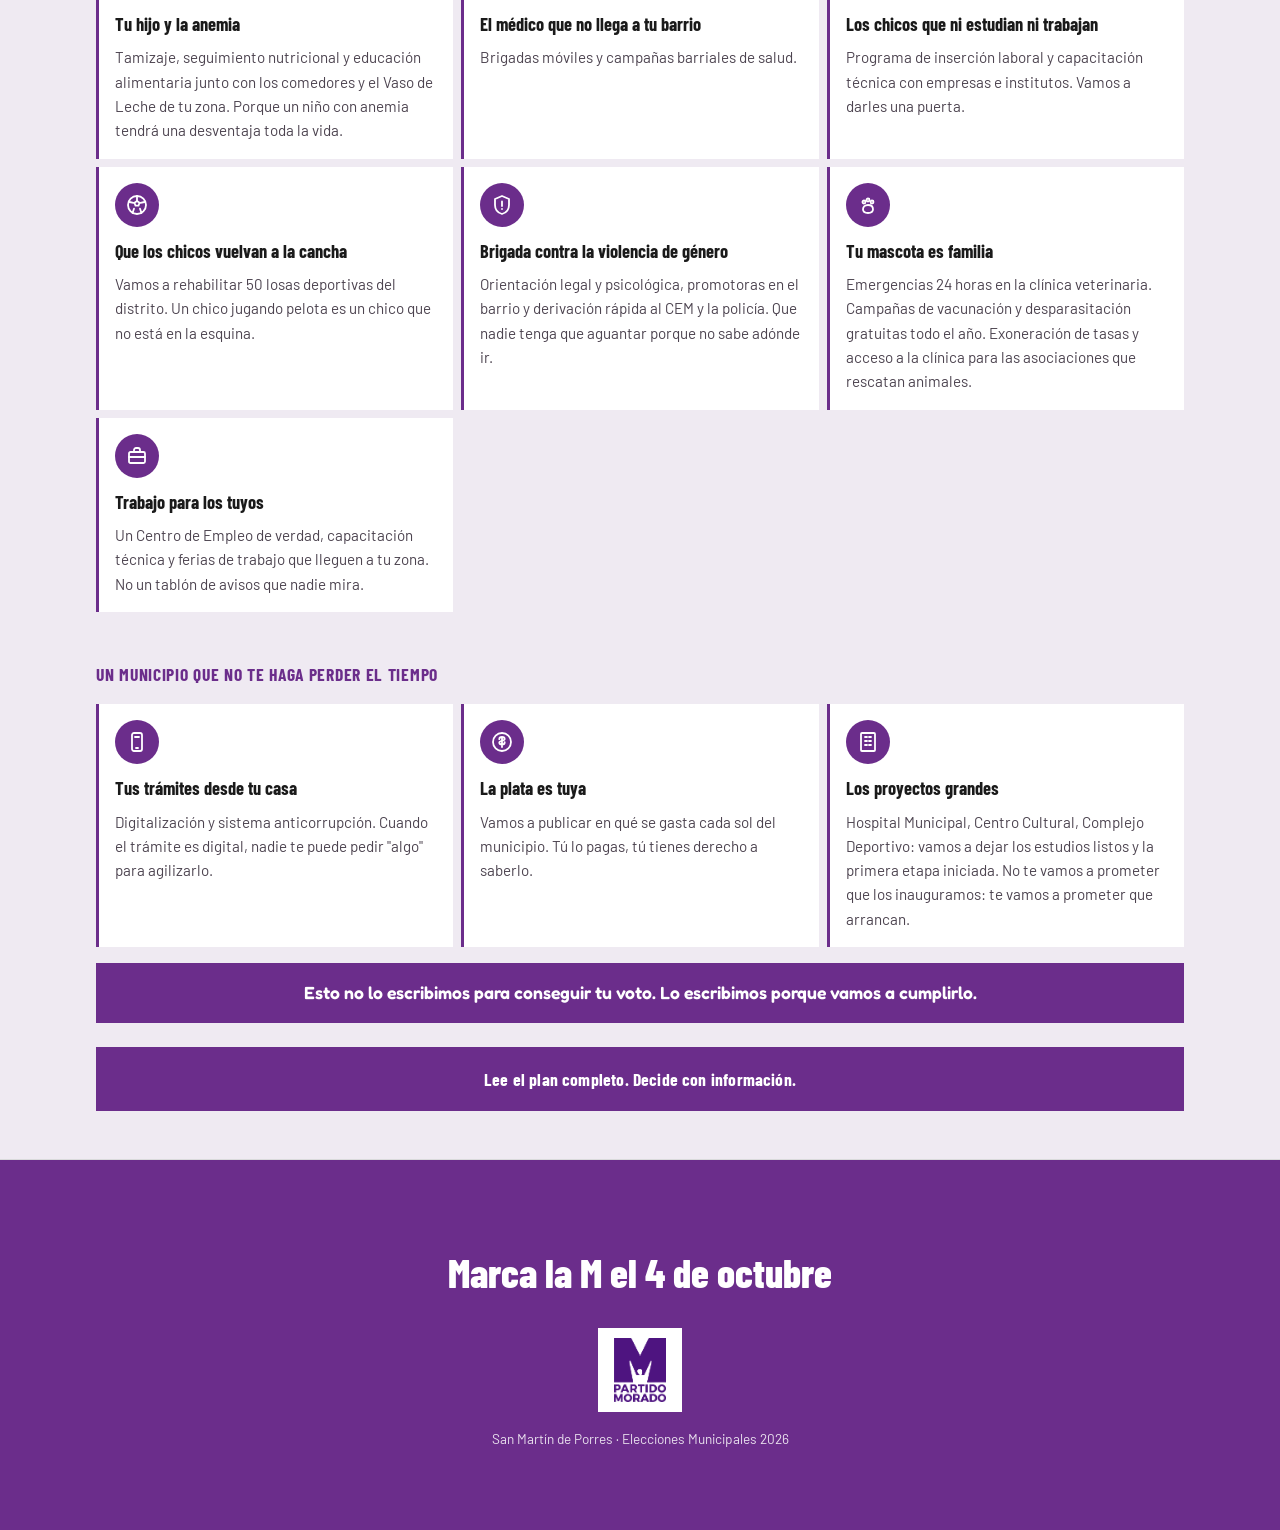
==== commit 353ce759: "Reemplazar foto de hero por versión final (Hero 4) Co-Authored-By: Claude Sonnet 5 <noreply@anthropi" ====
--- a/index.html
+++ b/index.html
@@ -47,14 +47,13 @@
   <section id="inicio" class="block block--hero">
     <div class="hero-media">
       <img
-        src="img/TEMP-foto-hero-mitin-v4.png"
-        alt="[FOTO DE PRUEBA] Luis Alberto Flores Roldán con simpatizantes del Partido Morado en San Martín de Porres"
+        src="img/foto-hero-mitin.gif"
+        alt="Luis Alberto Flores Roldán con simpatizantes del Partido Morado en San Martín de Porres"
         class="hero-photo"
         loading="eager"
         fetchpriority="high"
       >
       <div class="hero-scrim"></div>
-      <span class="temp-badge">FOTO DE PRUEBA</span>
     </div>
     <div class="hero-content block__inner" data-animate>
       <h1 class="headline headline--xl">No más miedo.</h1>
--- a/css/styles.css
+++ b/css/styles.css
@@ -386,7 +386,7 @@
     position: relative;
     inset: auto;
     height: auto;
-    aspect-ratio: 1257 / 1200;
+    aspect-ratio: 1920 / 1281;
     overflow: hidden;
   }
   .hero-photo {
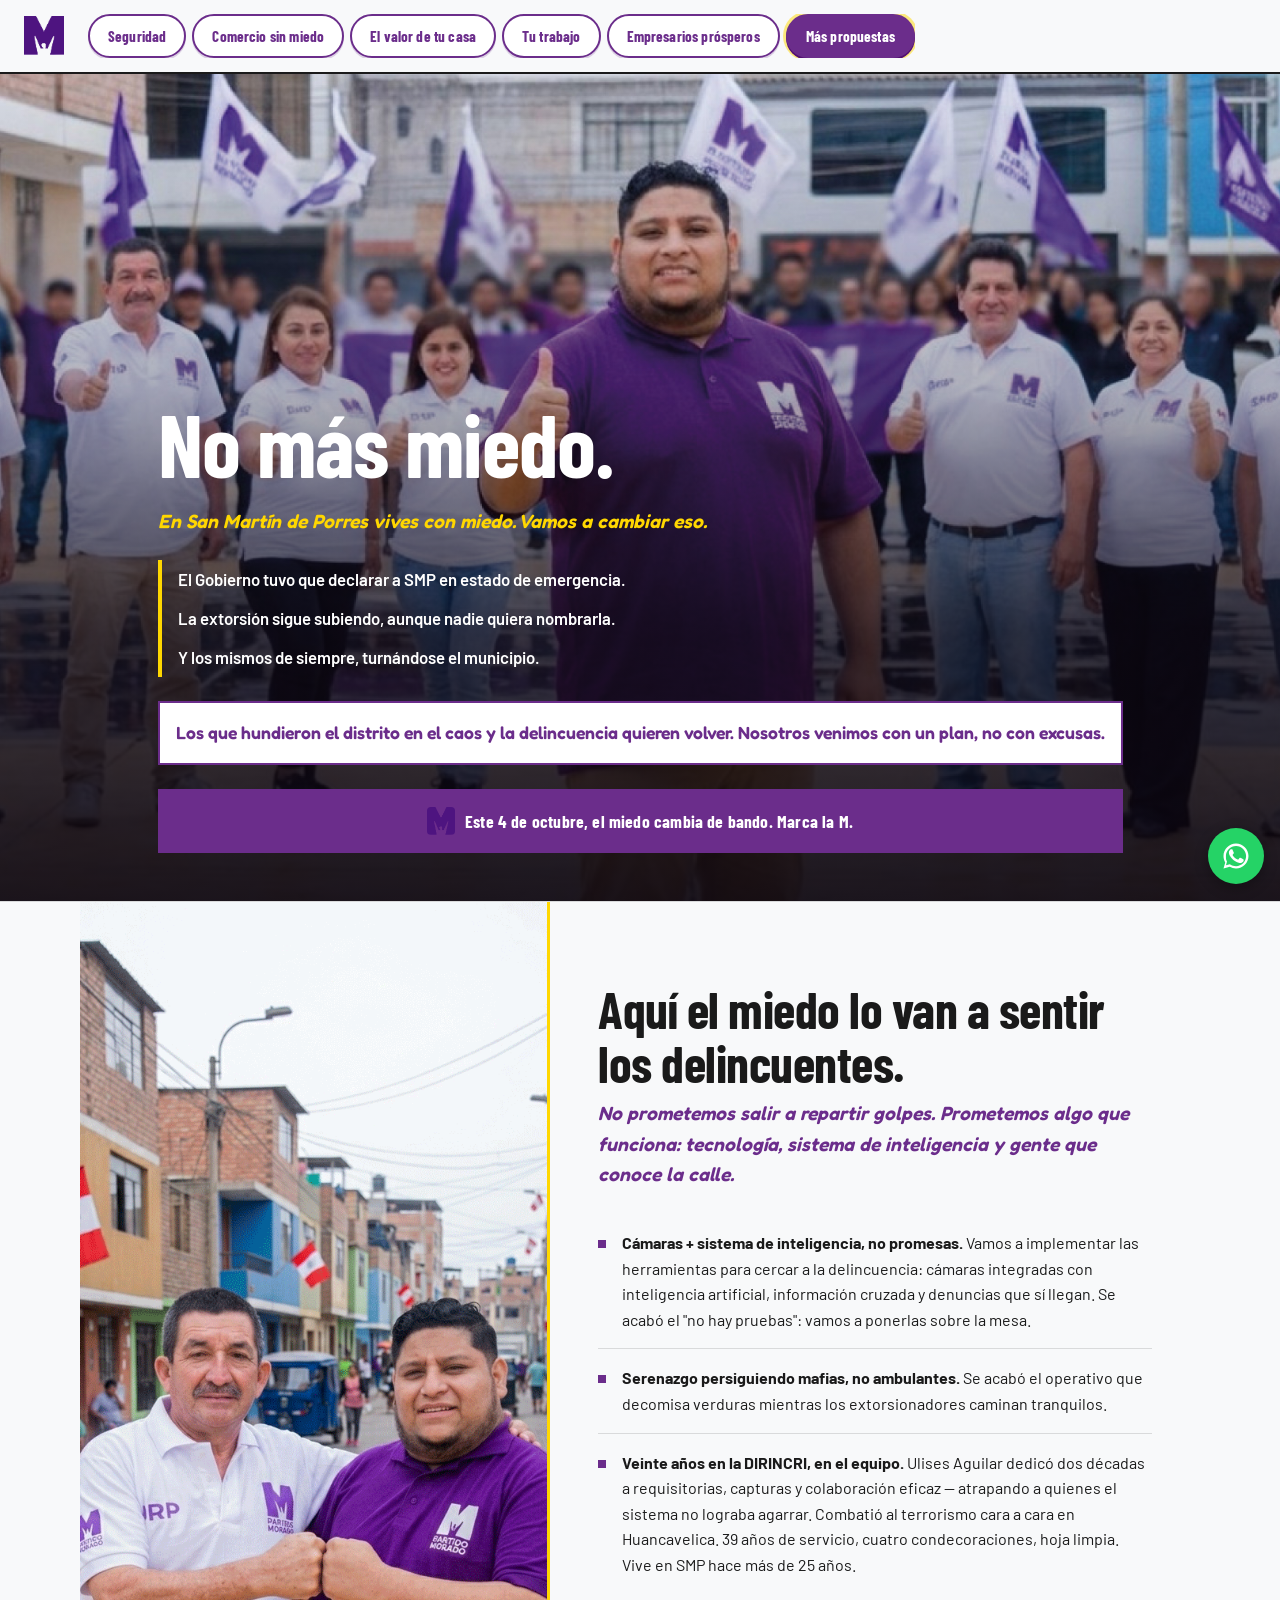
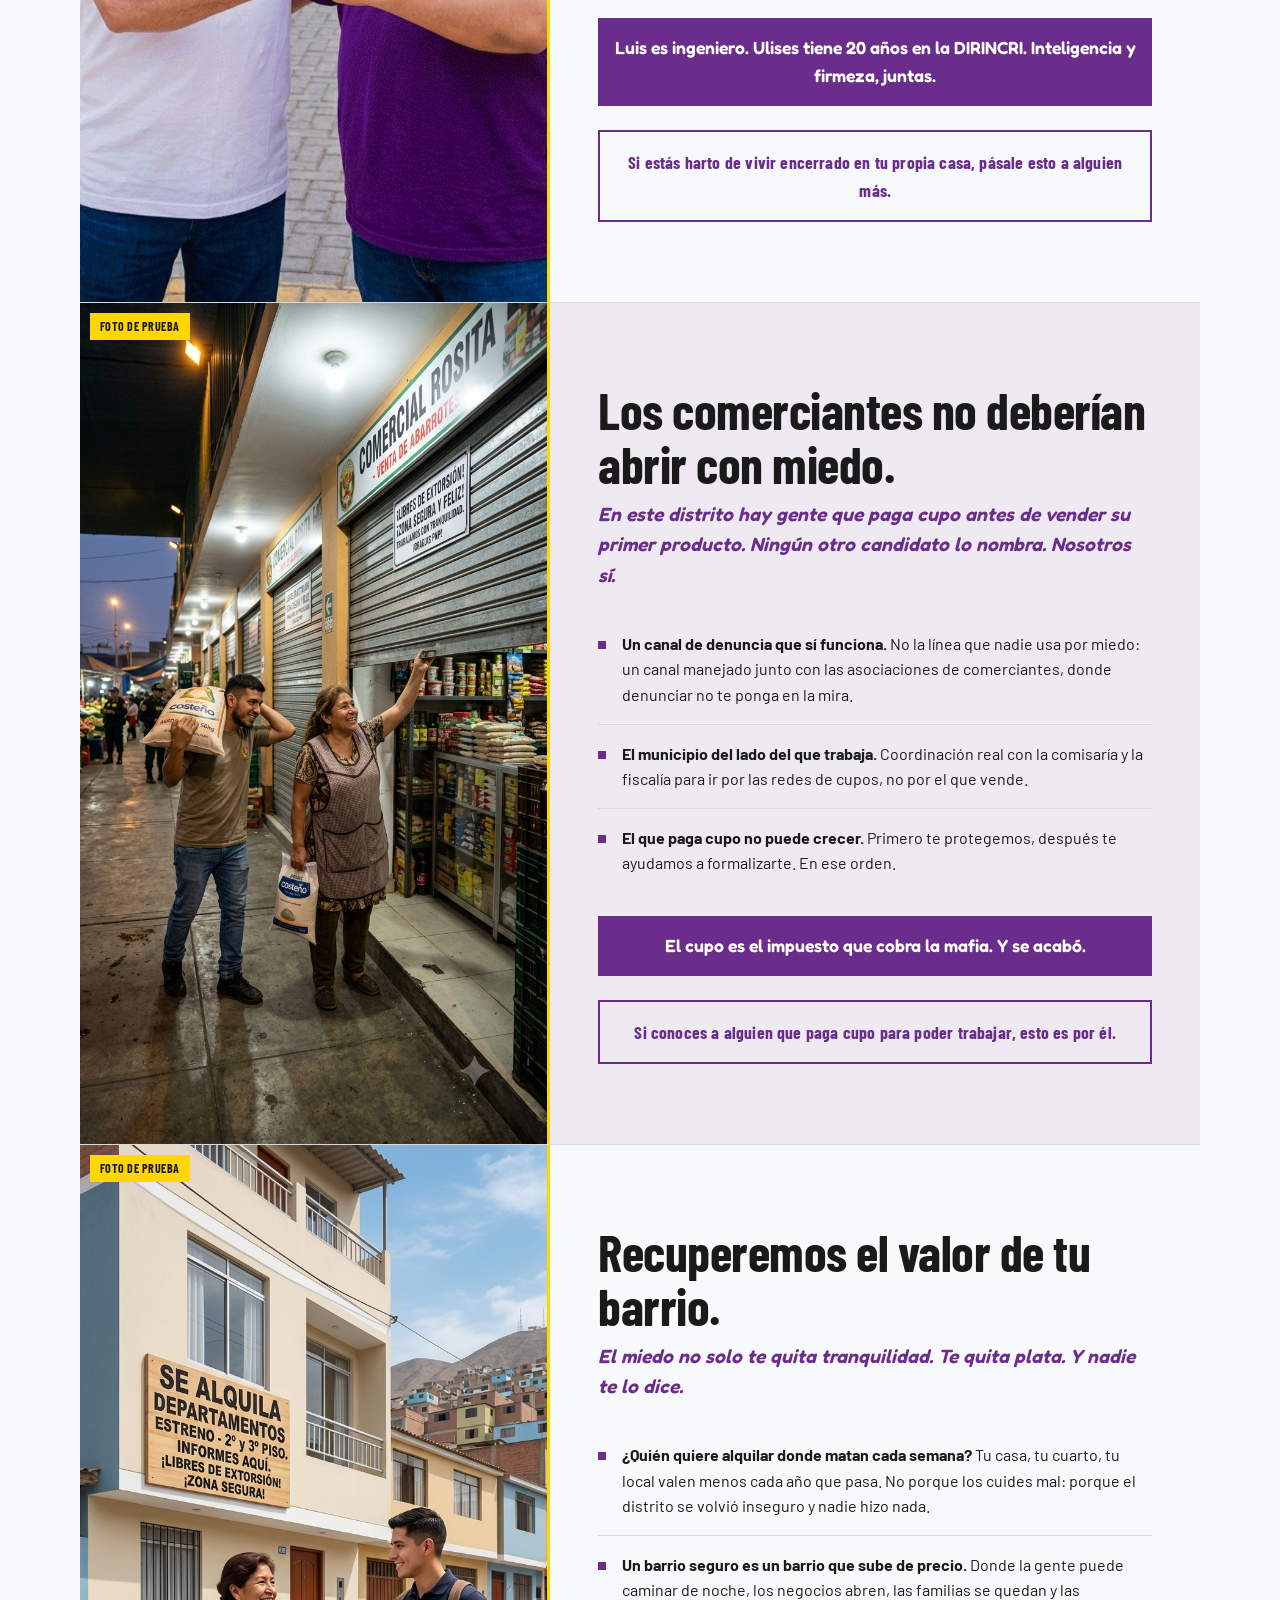
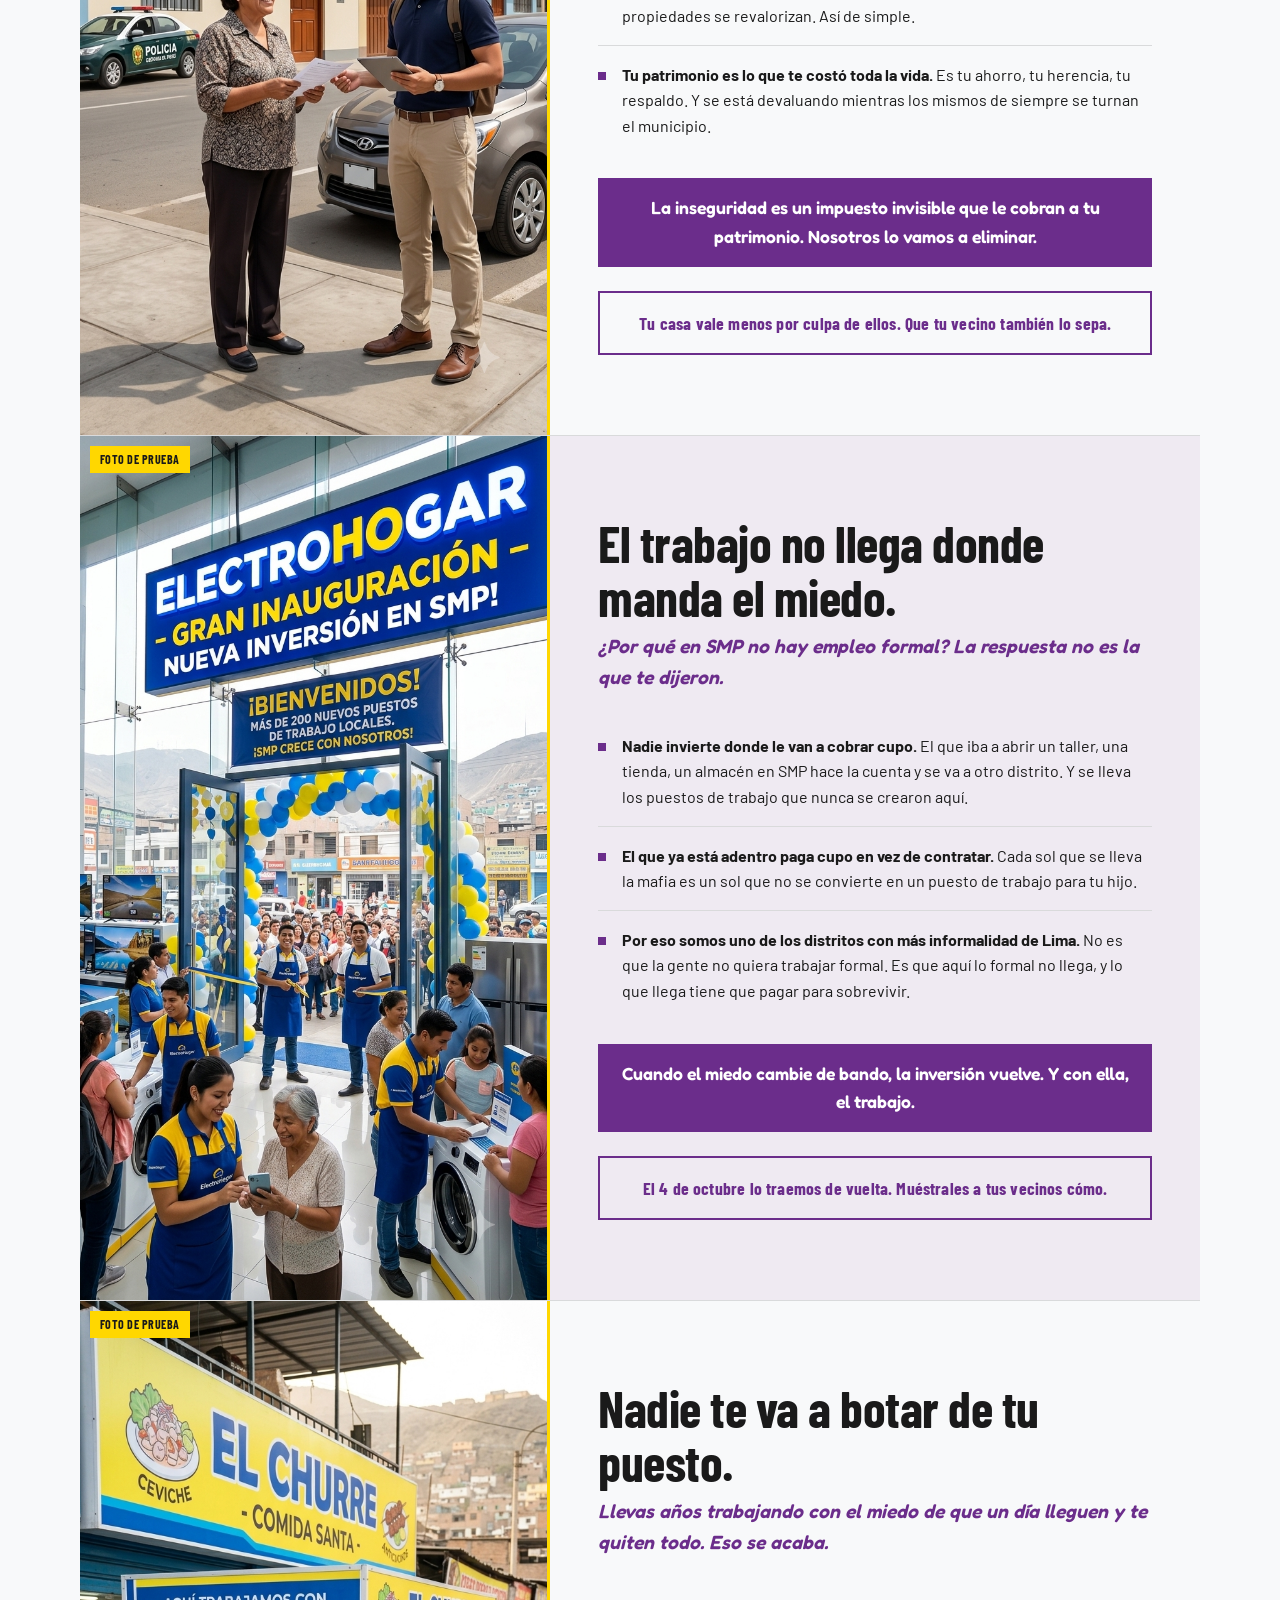
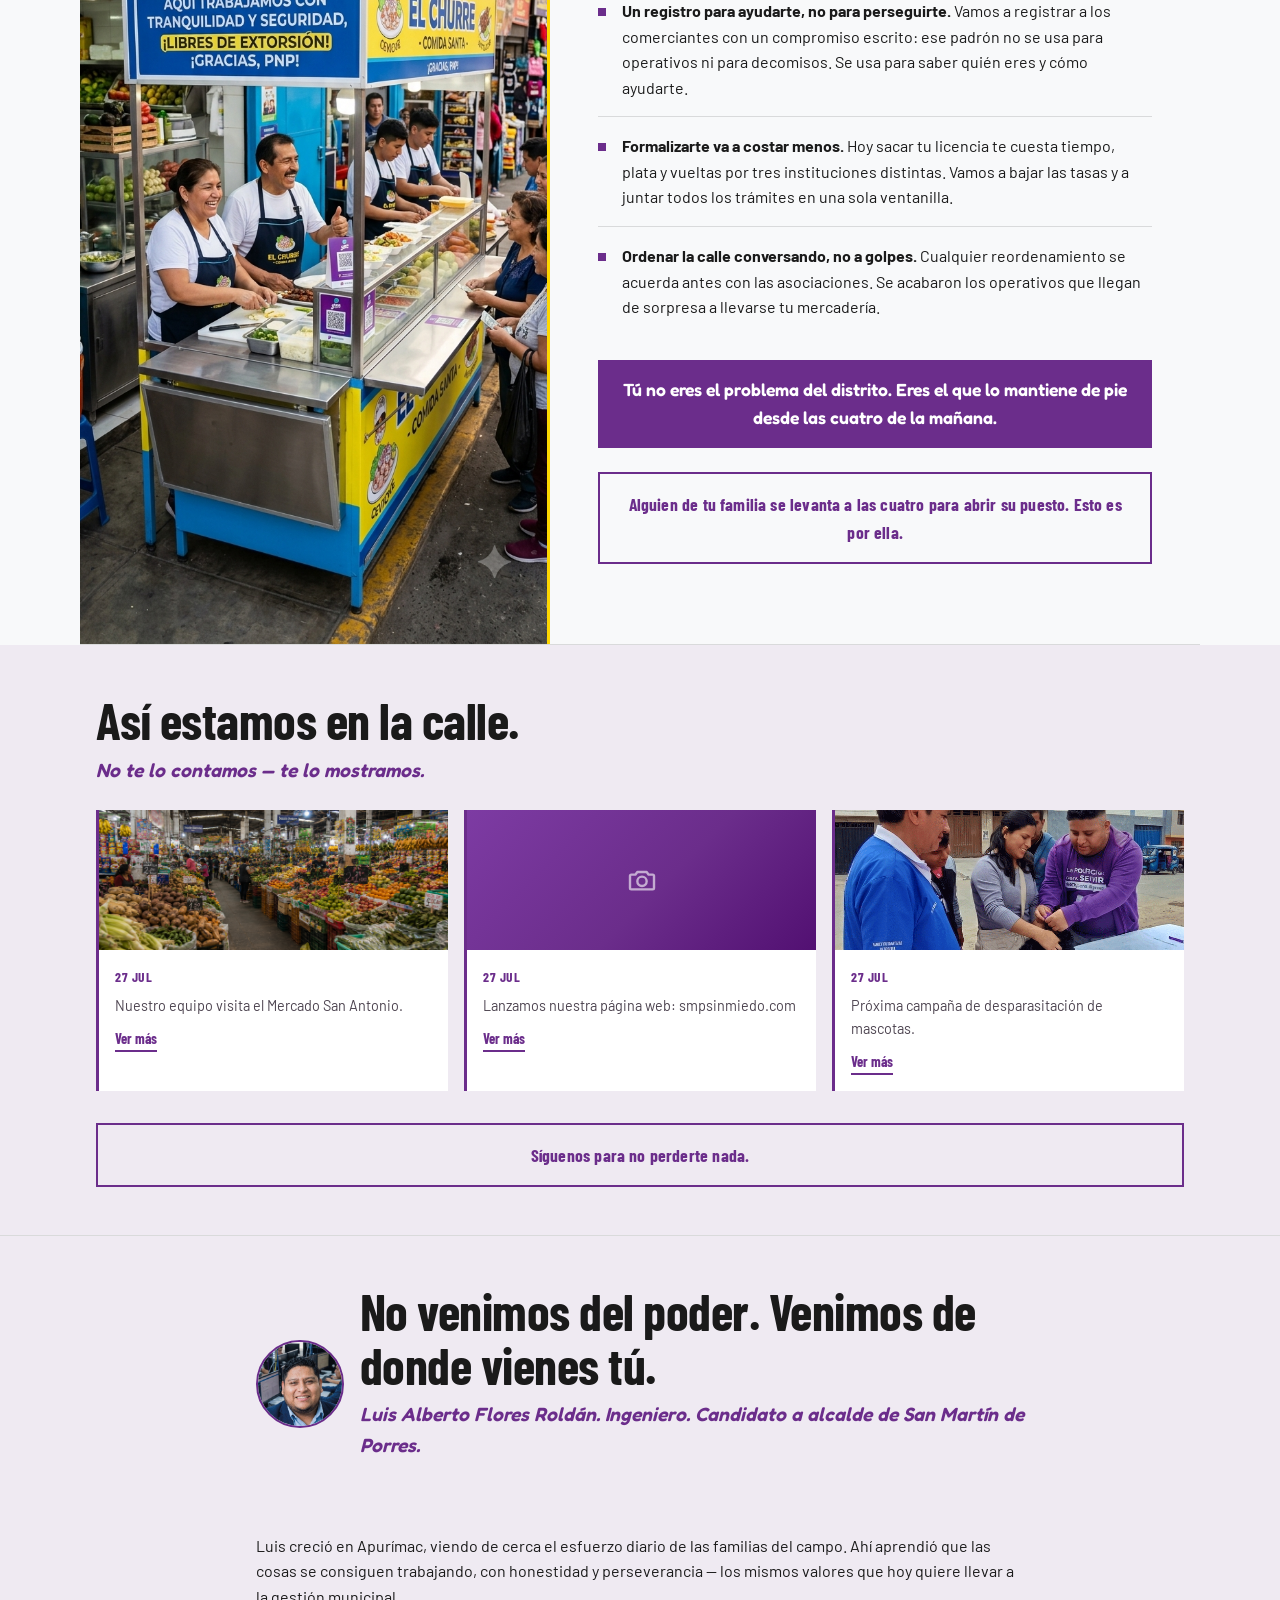
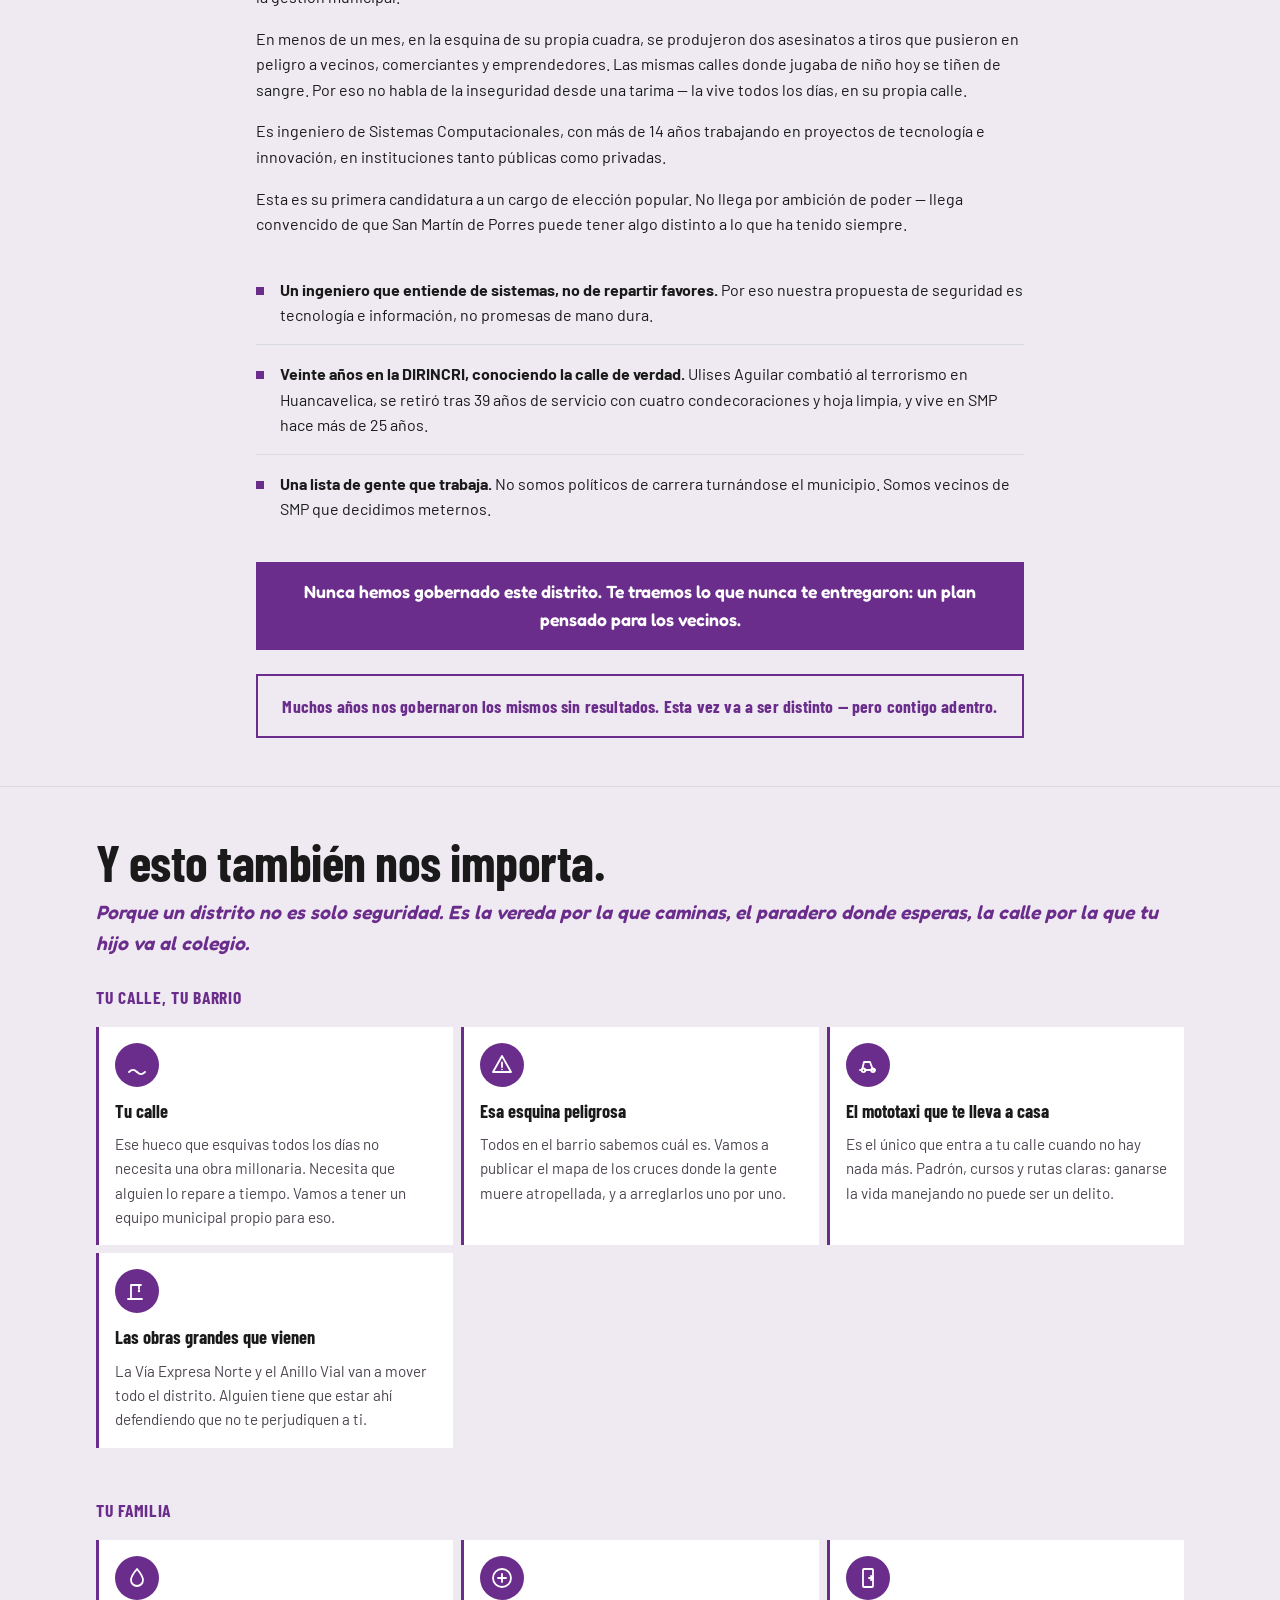
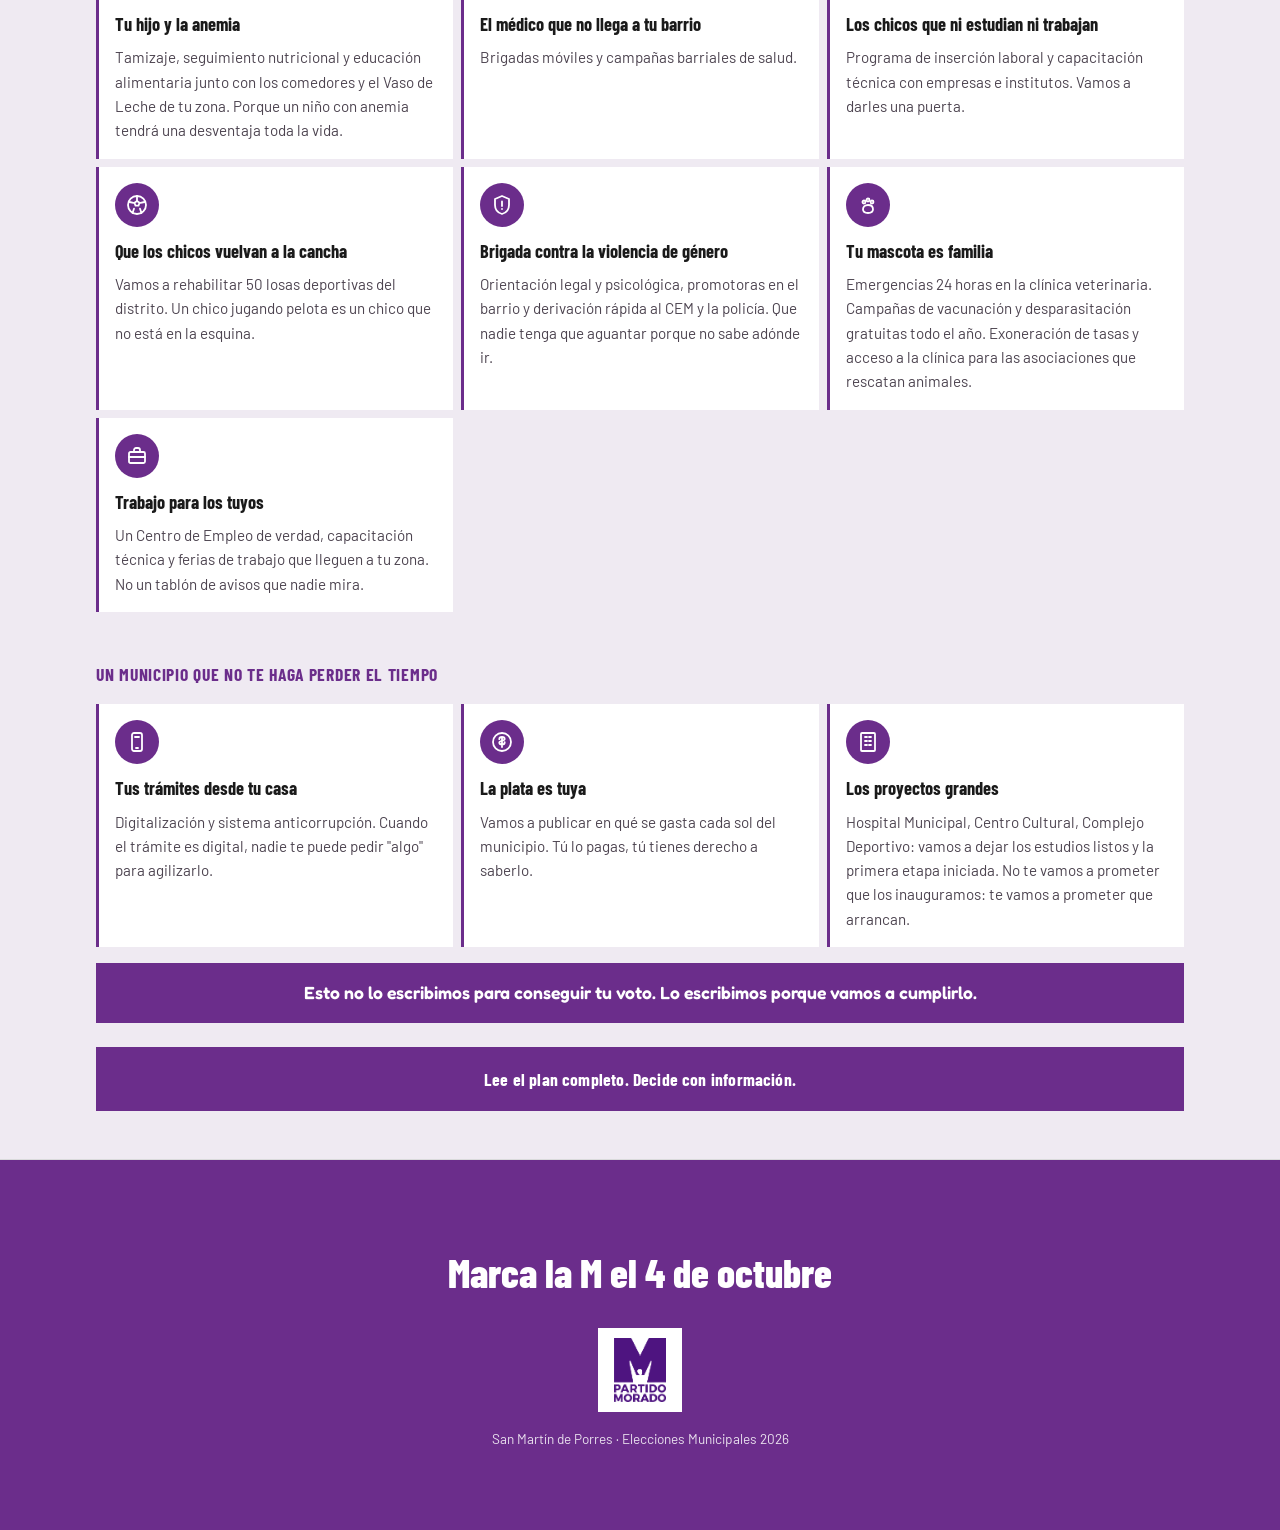
==== commit 5d10b895: "Reemplazar foto de hero por versión 21:9 (Hero 5) para que no se recorte en desktop Co-Authored-By: " ====
--- a/index.html
+++ b/index.html
@@ -47,7 +47,7 @@
   <section id="inicio" class="block block--hero">
     <div class="hero-media">
       <img
-        src="img/foto-hero-mitin.gif"
+        src="img/foto-hero-mitin.jpg"
         alt="Luis Alberto Flores Roldán con simpatizantes del Partido Morado en San Martín de Porres"
         class="hero-photo"
         loading="eager"
--- a/css/styles.css
+++ b/css/styles.css
@@ -386,7 +386,7 @@
     position: relative;
     inset: auto;
     height: auto;
-    aspect-ratio: 1920 / 1281;
+    aspect-ratio: 21 / 9;
     overflow: hidden;
   }
   .hero-photo {
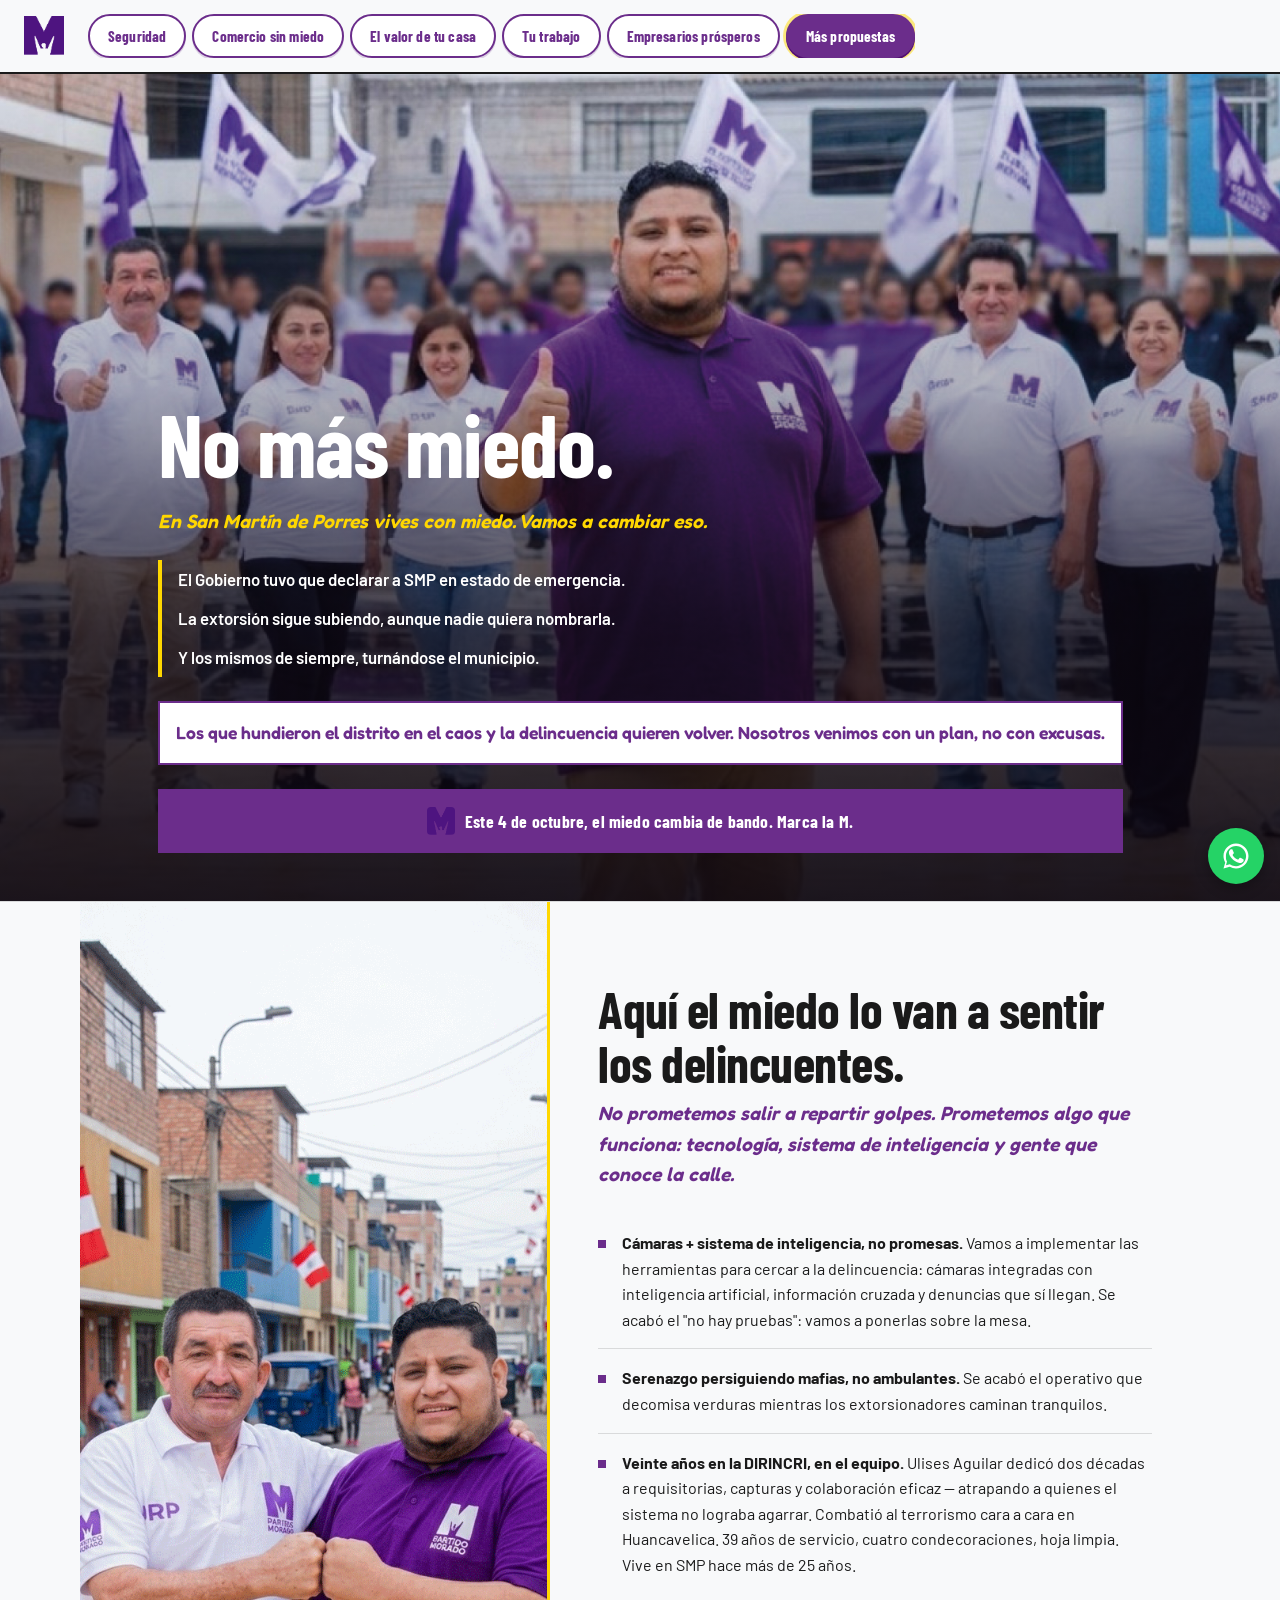
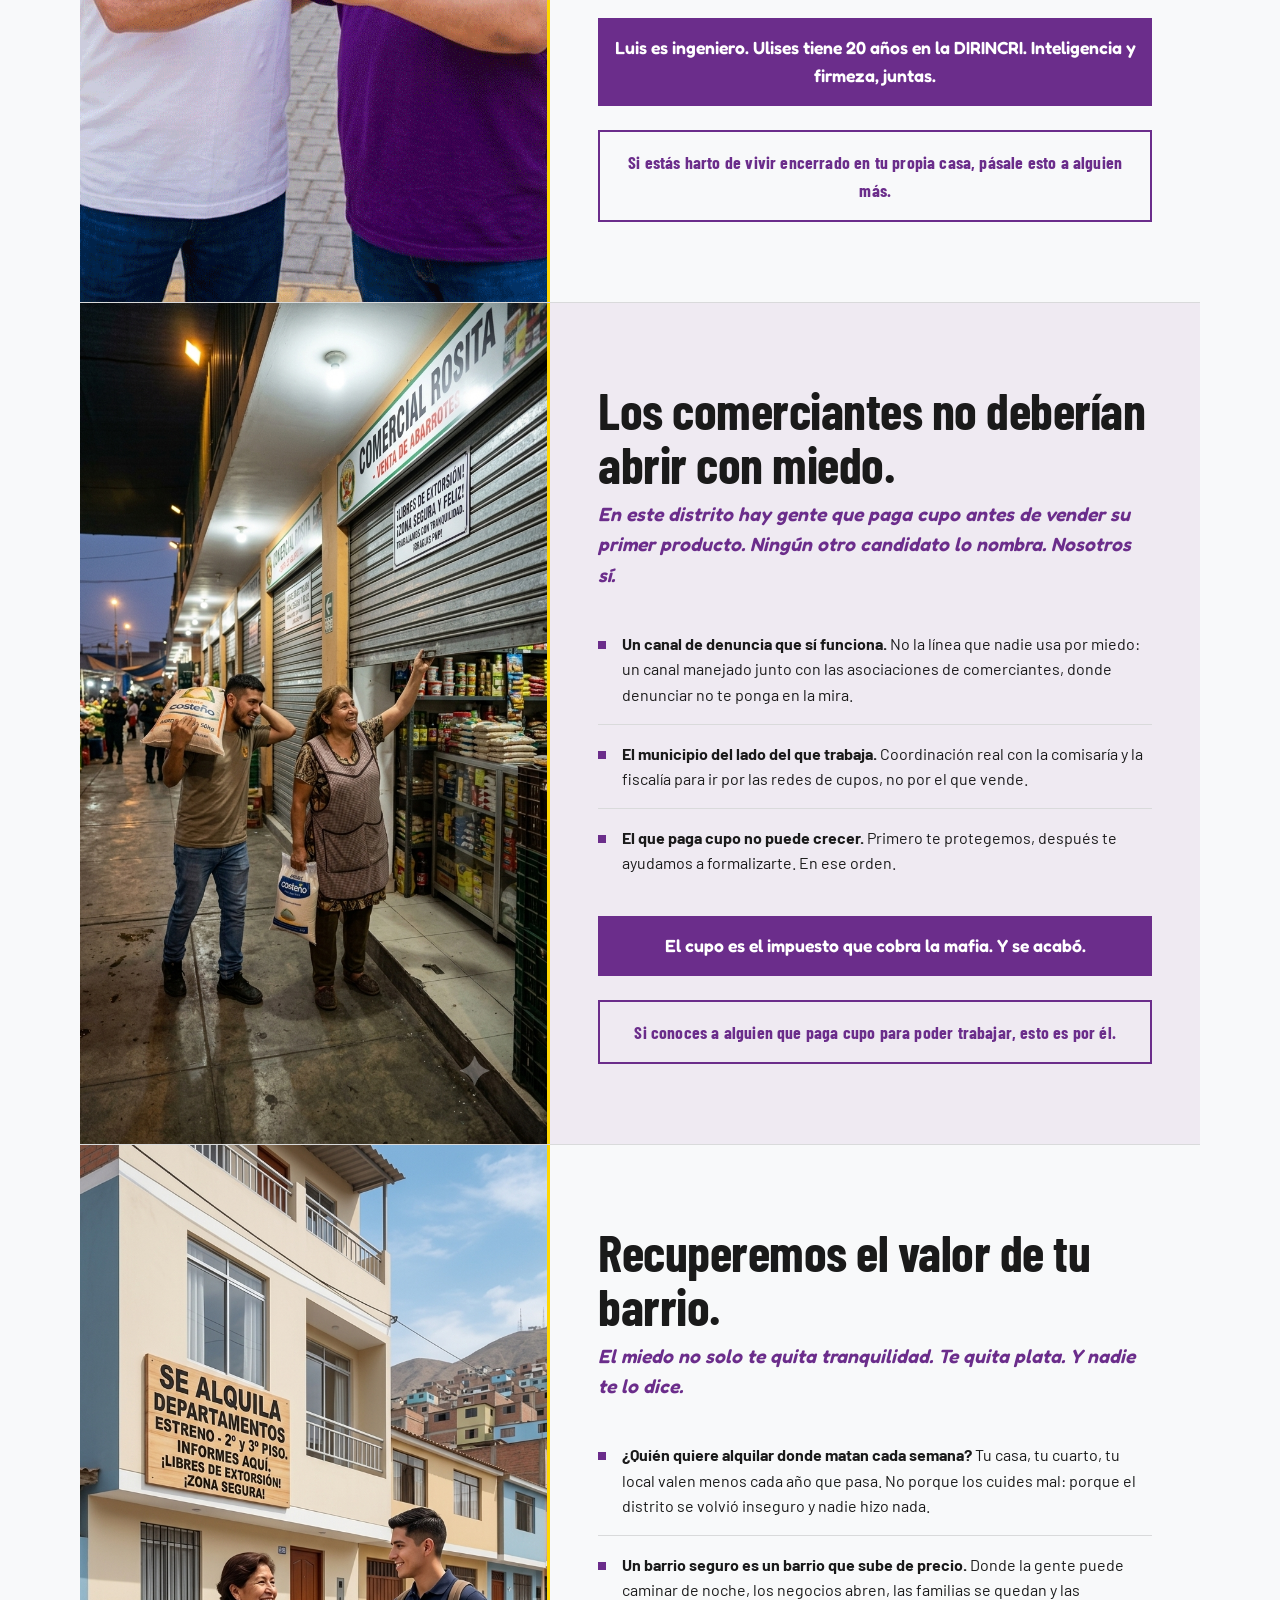
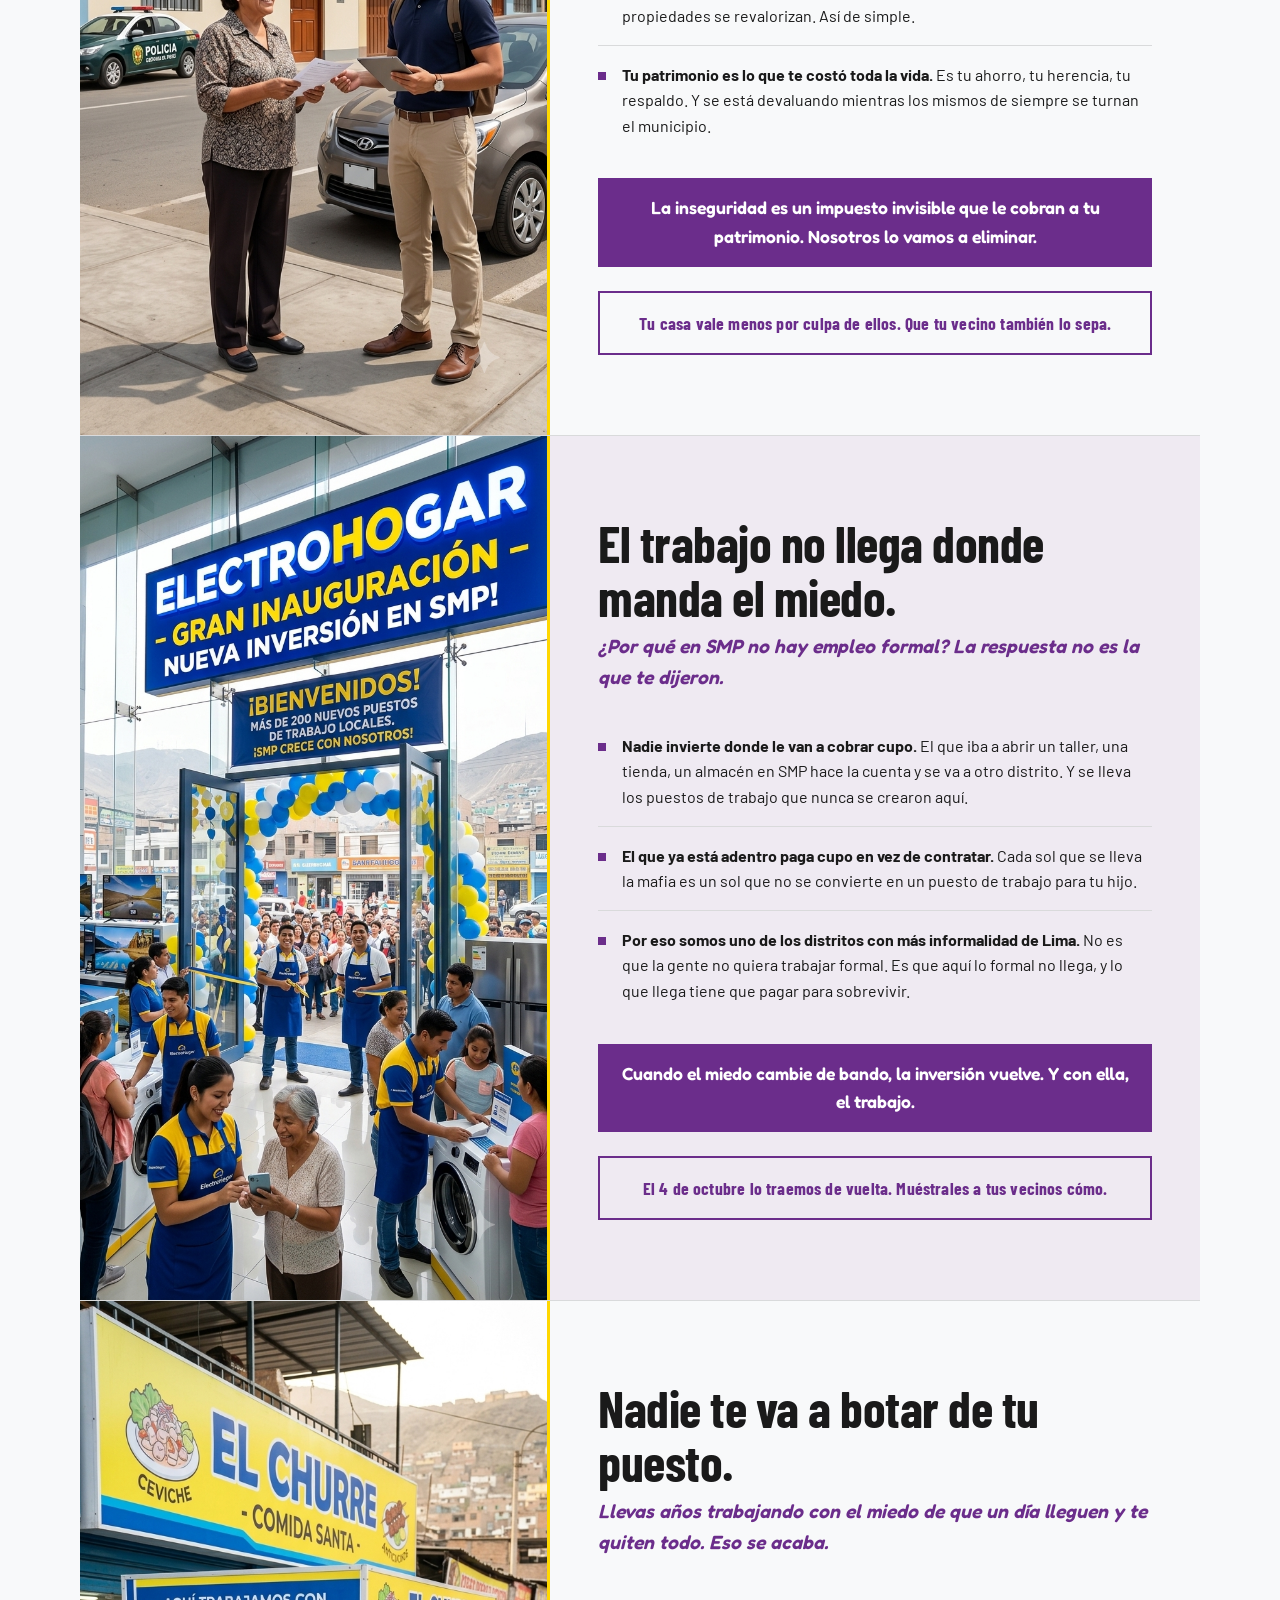
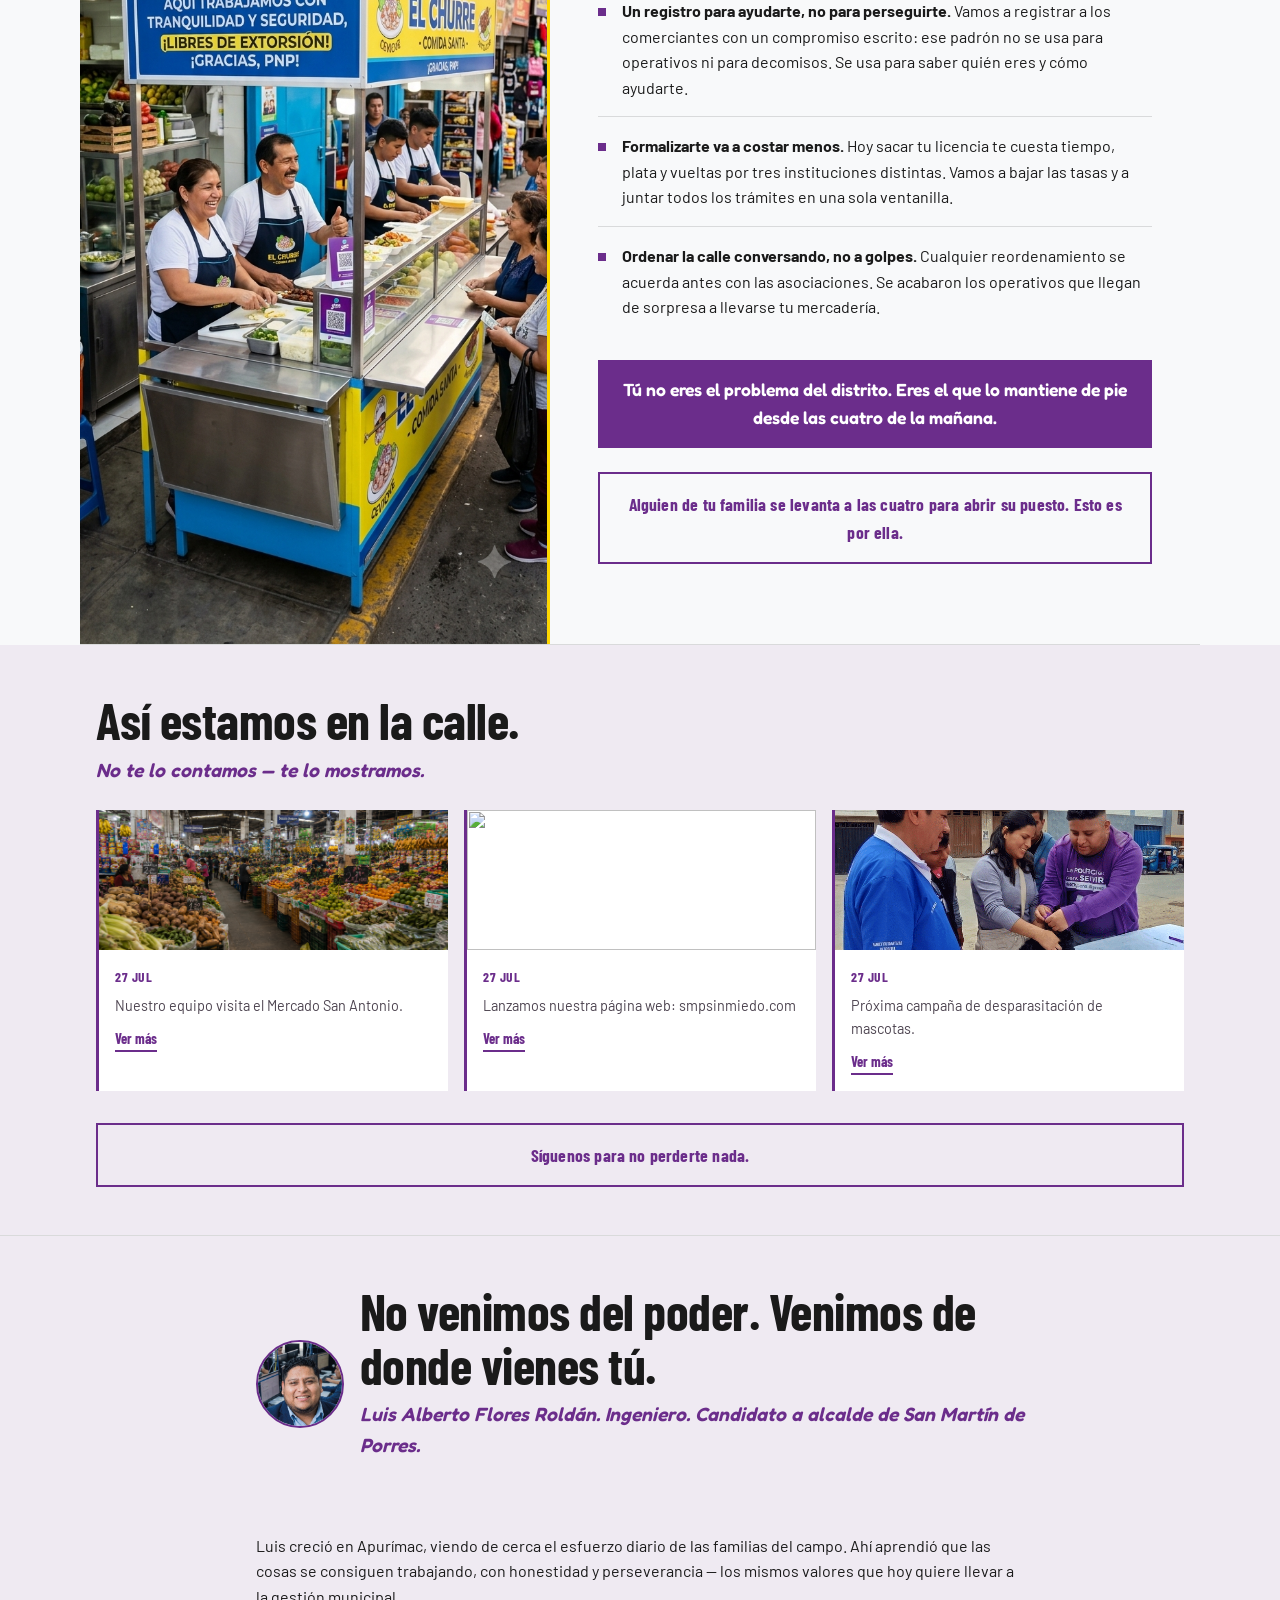
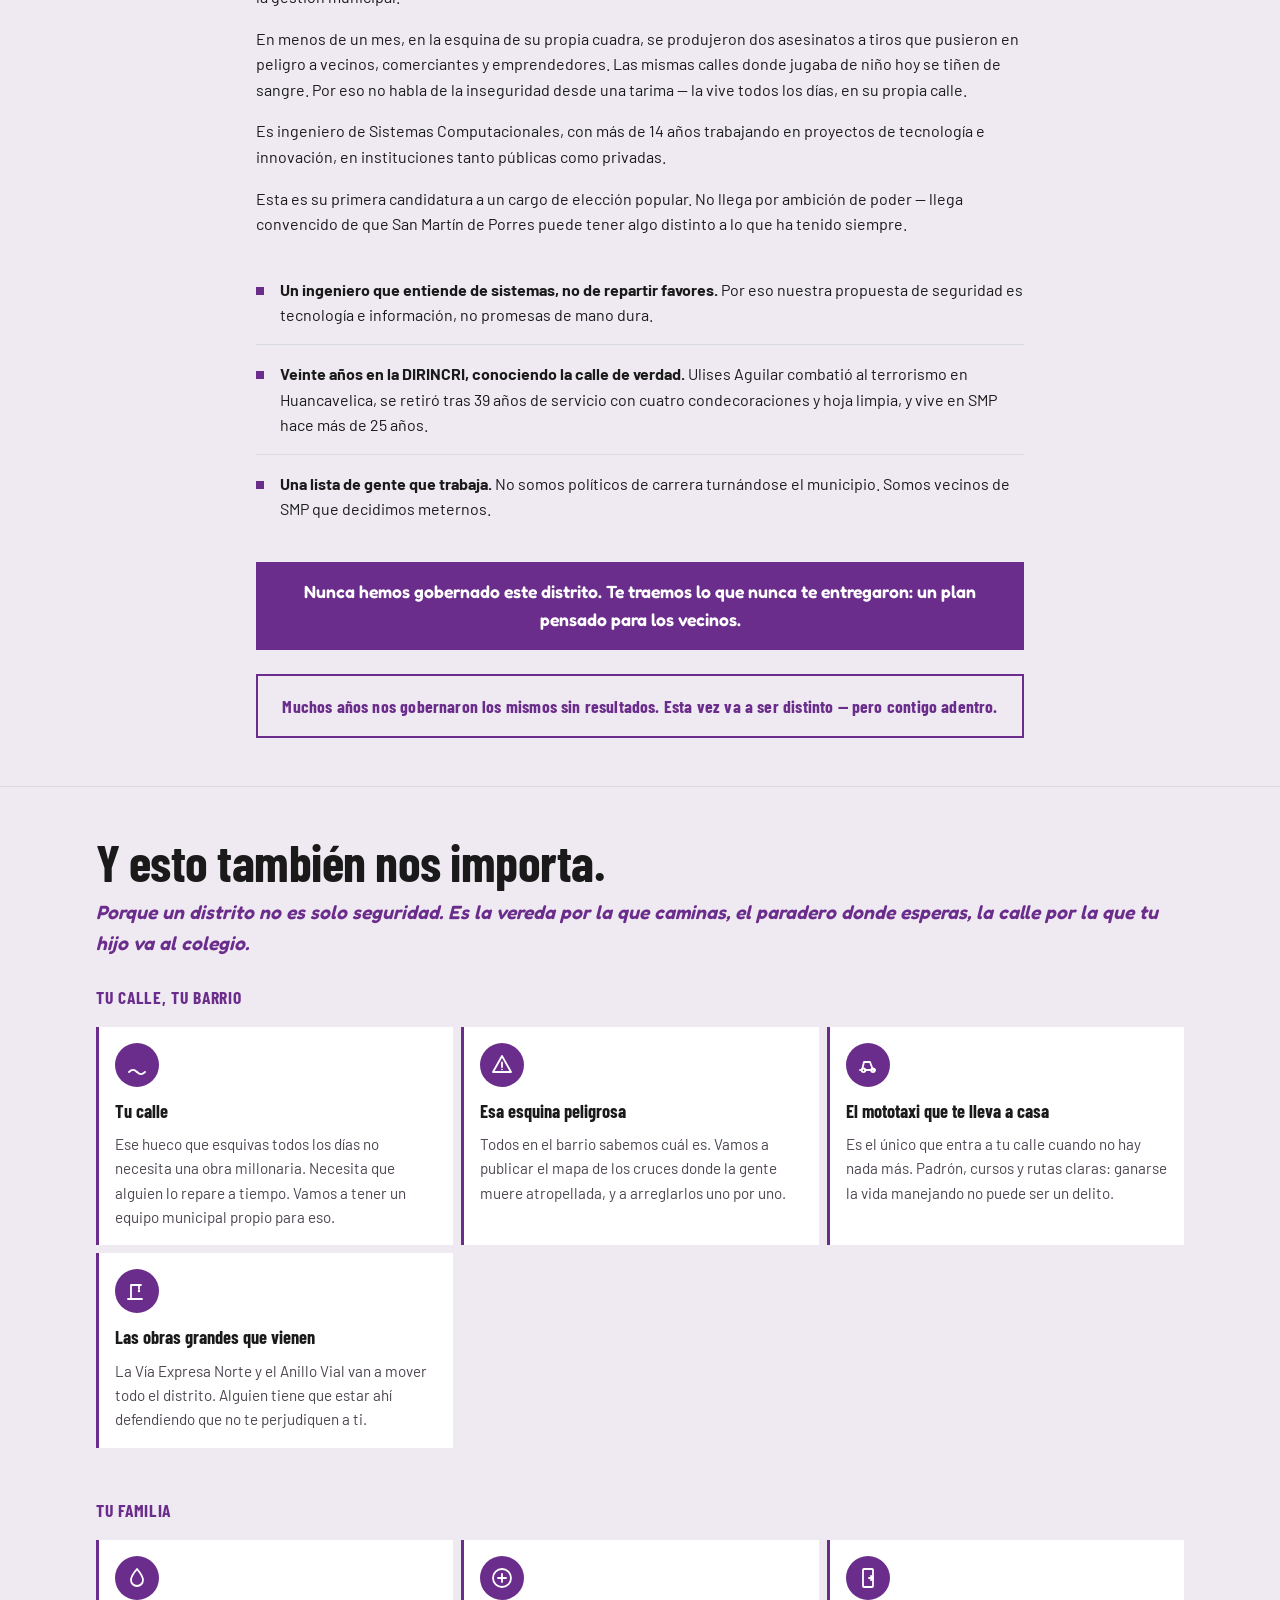
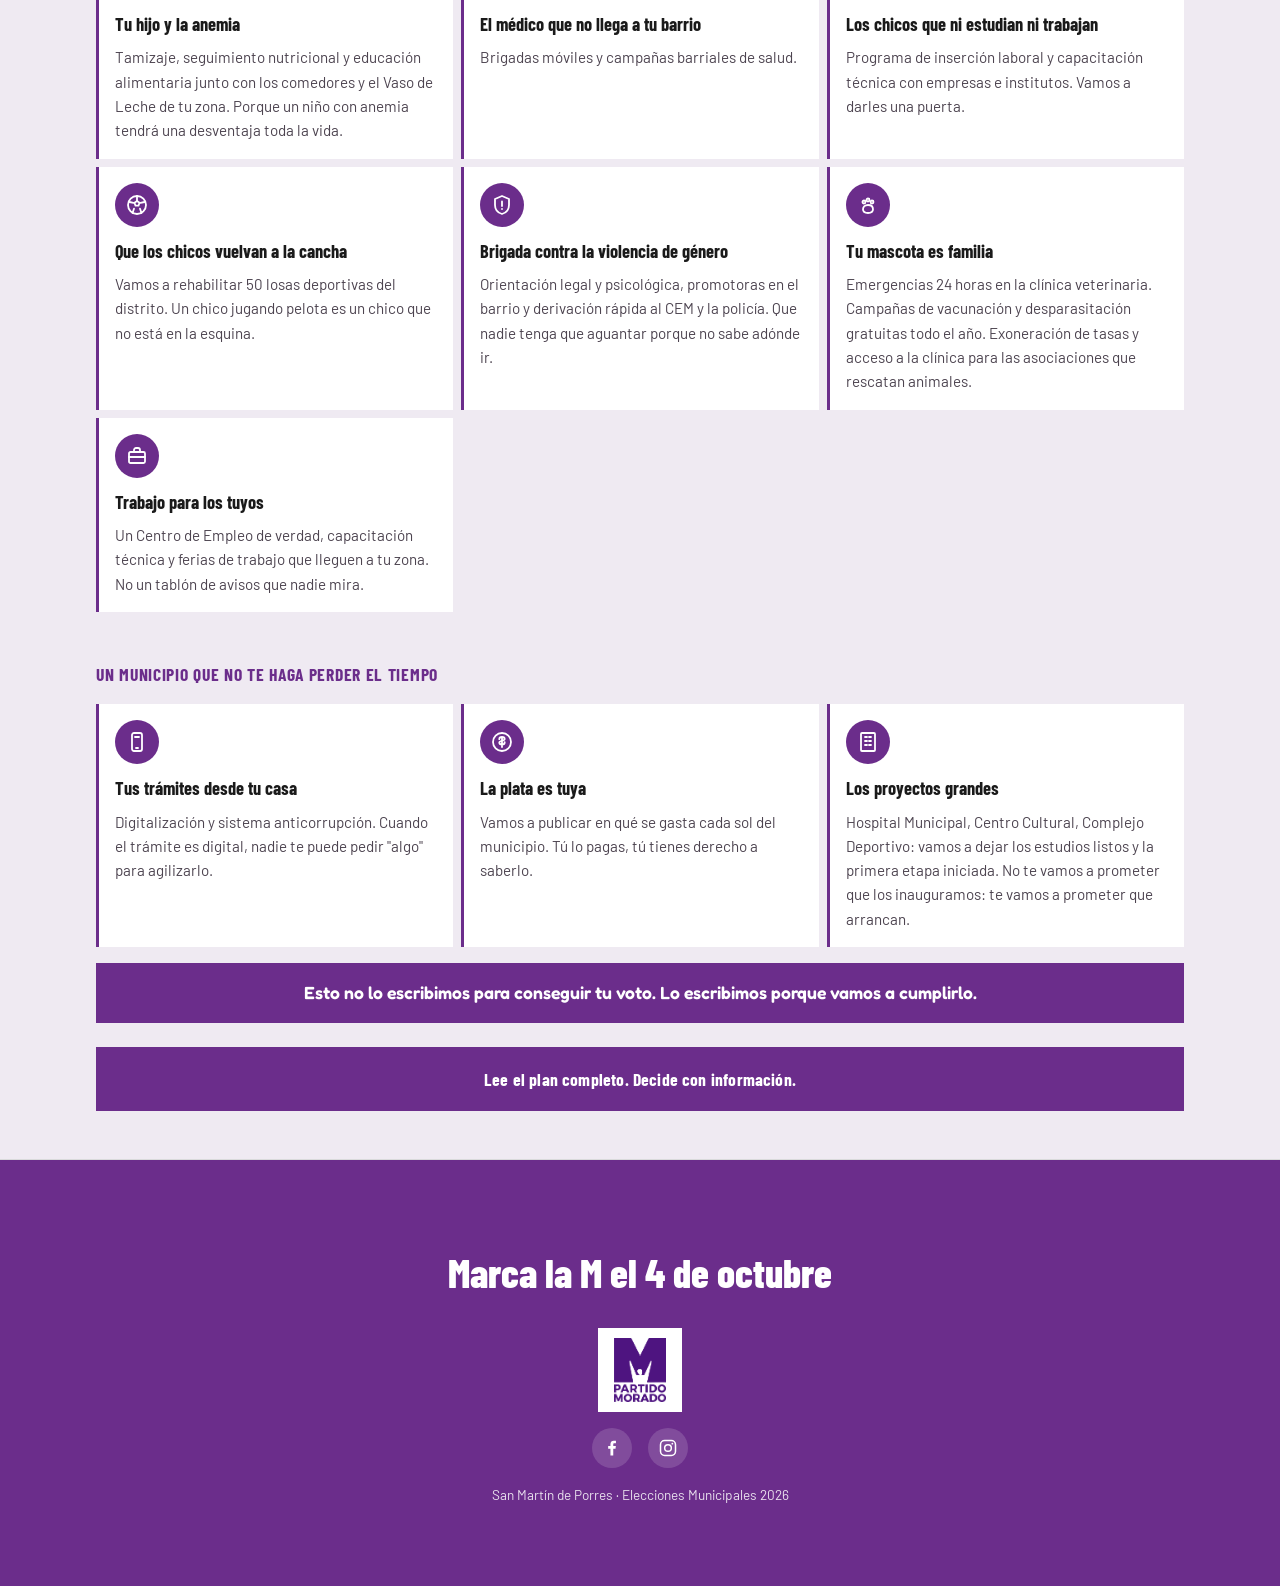
==== commit a8af2eaf: "Quitar badges de foto de prueba, cargar plan de gobierno, enlaces a redes y limpieza de fotos suelta" ====
--- a/index.html
+++ b/index.html
@@ -98,8 +98,7 @@
   <!-- BLOQUE 2b — EXTORSIÓN (continuación visual del bloque 2) -->
   <section id="extorsion" class="block block--alt block--photo">
     <div class="photo-frame">
-      <img src="img/TEMP-foto-03-extorsion.png" alt="[FOTO DE PRUEBA] Comerciantes de un negocio de abarrotes, zona libre de extorsión" style="object-position: center 72%;">
-      <span class="temp-badge">FOTO DE PRUEBA</span>
+      <img src="img/TEMP-foto-03-extorsion.png" alt="Comerciantes de un negocio de abarrotes, zona libre de extorsión" style="object-position: center 72%;">
     </div>
     <div class="block__inner" data-animate>
       <h2 class="headline headline--lg">Los comerciantes no deberían abrir con miedo.</h2>
@@ -120,8 +119,7 @@
   <!-- BLOQUE 3 — TU CASA -->
   <section id="tu-casa" class="block block--photo">
     <div class="photo-frame">
-      <img src="img/TEMP-foto-04-tu-casa.png" alt="[FOTO DE PRUEBA] Calle residencial de SMP con letrero de zona segura" style="object-position: center 70%;">
-      <span class="temp-badge">FOTO DE PRUEBA</span>
+      <img src="img/TEMP-foto-04-tu-casa.png" alt="Calle residencial de SMP con letrero de zona segura" style="object-position: center 70%;">
     </div>
     <div class="block__inner" data-animate>
       <h2 class="headline headline--lg">Recuperemos el valor de tu barrio.</h2>
@@ -142,8 +140,7 @@
   <!-- BLOQUE 3b — EL TRABAJO (continuación visual del bloque 3) -->
   <section id="trabajo" class="block block--alt block--photo">
     <div class="photo-frame">
-      <img src="img/TEMP-foto-05-trabajo.png" alt="[FOTO DE PRUEBA] Inauguración de una tienda con nuevos puestos de trabajo en SMP" style="object-position: center 65%;">
-      <span class="temp-badge">FOTO DE PRUEBA</span>
+      <img src="img/TEMP-foto-05-trabajo.png" alt="Inauguración de una tienda con nuevos puestos de trabajo en SMP" style="object-position: center 65%;">
     </div>
     <div class="block__inner" data-animate>
       <h2 class="headline headline--lg">El trabajo no llega donde manda el miedo.</h2>
@@ -164,8 +161,7 @@
   <!-- BLOQUE 4 — COMERCIANTES Y FORMALIZACIÓN -->
   <section id="comerciantes" class="block block--photo">
     <div class="photo-frame">
-      <img src="img/TEMP-foto-06-comerciantes.png" alt="[FOTO DE PRUEBA] Puesto de comida en un mercado de SMP con clientas y vendedores" style="object-position: center 65%;">
-      <span class="temp-badge">FOTO DE PRUEBA</span>
+      <img src="img/TEMP-foto-06-comerciantes.png" alt="Puesto de comida en un mercado de SMP con clientas y vendedores" style="object-position: center 65%;">
     </div>
     <div class="block__inner" data-animate>
       <h2 class="headline headline--lg">Nadie te va a botar de tu puesto.</h2>
@@ -326,7 +322,14 @@
   <div class="footer-logo-badge">
     <img src="img/logo-partido-morado.png" alt="Partido Morado">
   </div>
-  <!-- Pendiente: enlaces reales a redes de campaña -->
+  <div class="footer-social">
+    <a href="https://www.facebook.com/LuisFloresSMP" target="_blank" rel="noopener" aria-label="Facebook de la campaña">
+      <svg viewBox="0 0 24 24" fill="currentColor"><path d="M13.5 21v-8.1h2.72l.41-3.16h-3.13V7.71c0-.91.25-1.53 1.56-1.53h1.67V3.35A22.4 22.4 0 0014.1 3.2c-2.35 0-3.96 1.44-3.96 4.07v2.47H7.4v3.16h2.74V21z"/></svg>
+    </a>
+    <a href="https://www.instagram.com/luisfloressmp/" target="_blank" rel="noopener" aria-label="Instagram de la campaña">
+      <svg viewBox="0 0 24 24" fill="none" stroke="currentColor" stroke-width="1.8"><rect x="3" y="3" width="18" height="18" rx="5"/><circle cx="12" cy="12" r="4"/><circle cx="17.2" cy="6.8" r="1.1" fill="currentColor" stroke="none"/></svg>
+    </a>
+  </div>
   <p class="footer-note">San Martín de Porres · Elecciones Municipales 2026</p>
 </footer>
 
--- a/css/styles.css
+++ b/css/styles.css
@@ -671,6 +671,31 @@
   height: 64px;
   width: auto;
 }
+.footer-social {
+  display: flex;
+  justify-content: center;
+  gap: var(--space-sm);
+  margin-bottom: var(--space-sm);
+}
+.footer-social a {
+  display: inline-flex;
+  align-items: center;
+  justify-content: center;
+  width: 40px;
+  height: 40px;
+  border-radius: 50%;
+  background: rgba(255, 255, 255, 0.15);
+  color: #fff;
+  transition: background 0.2s ease;
+}
+.footer-social a:hover,
+.footer-social a:focus-visible {
+  background: rgba(255, 255, 255, 0.3);
+}
+.footer-social svg {
+  width: 20px;
+  height: 20px;
+}
 .footer-note {
   font-size: 0.85rem;
   opacity: 0.85;
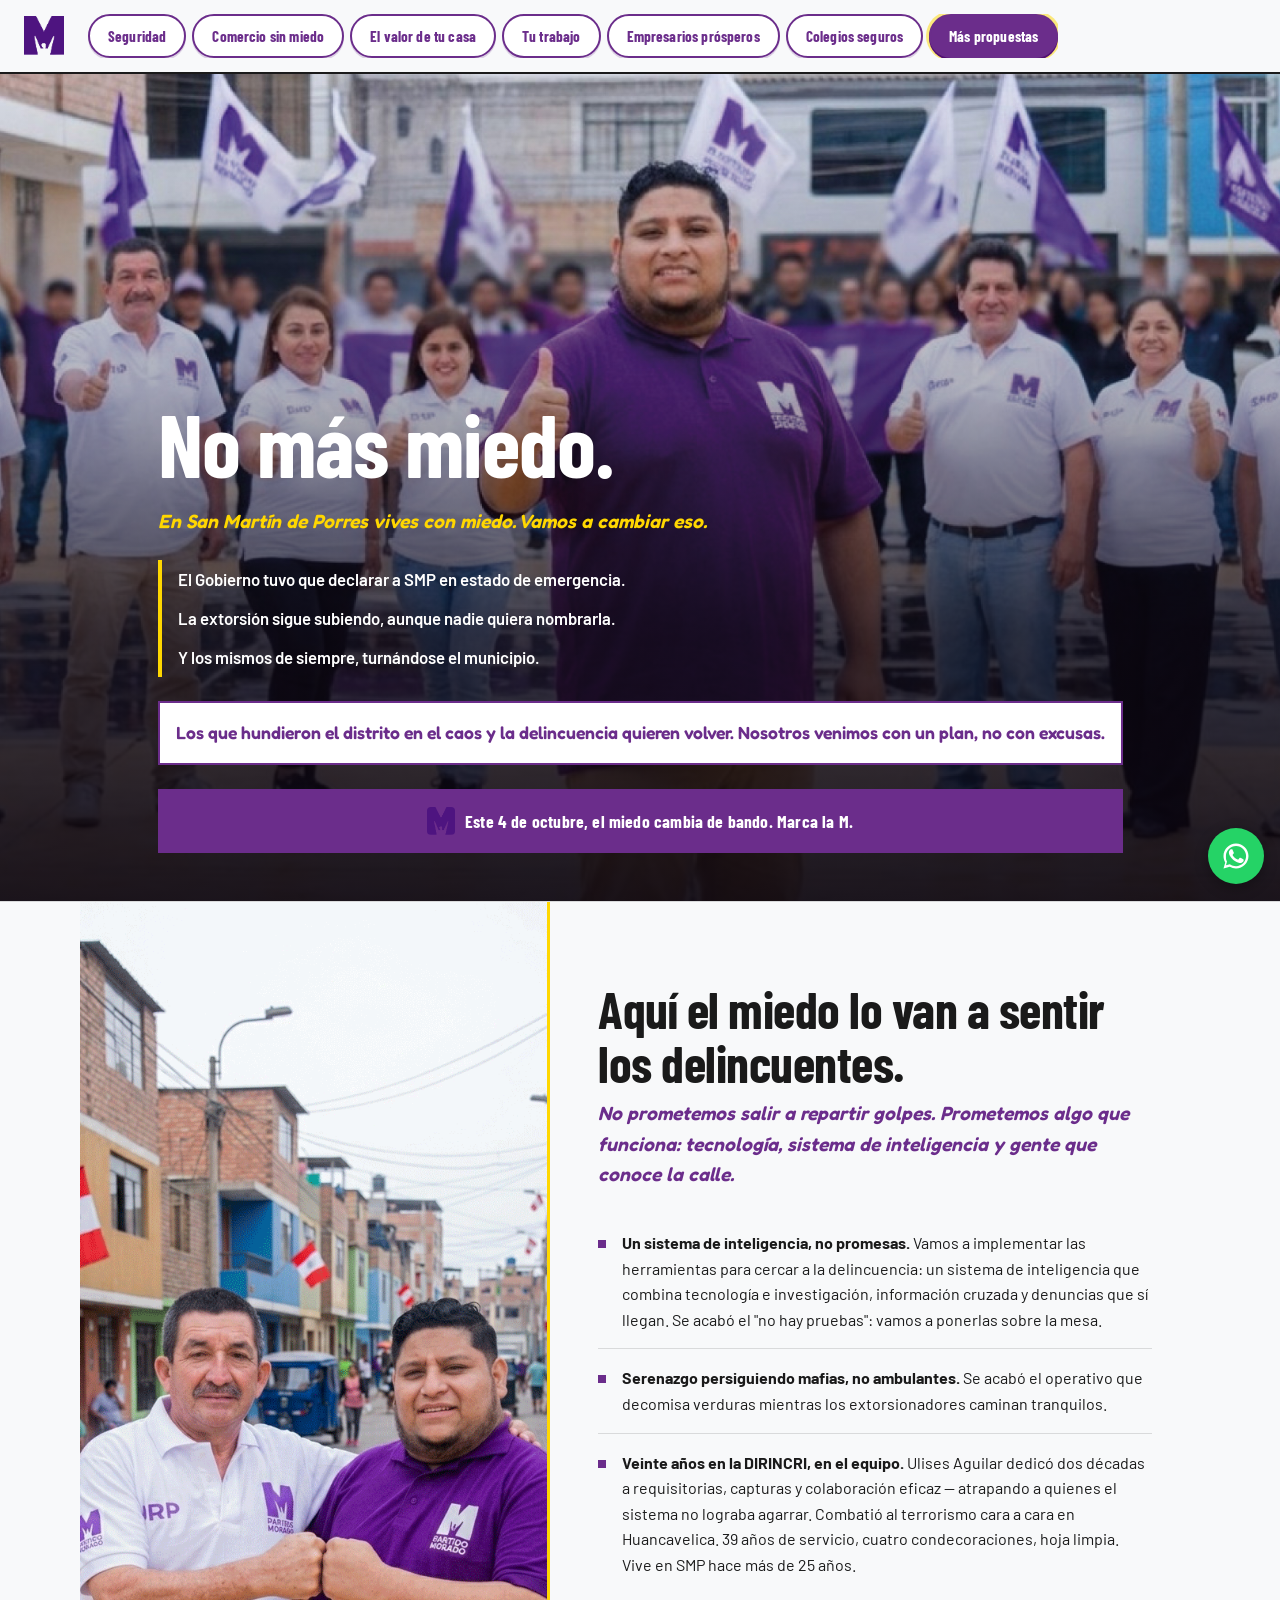
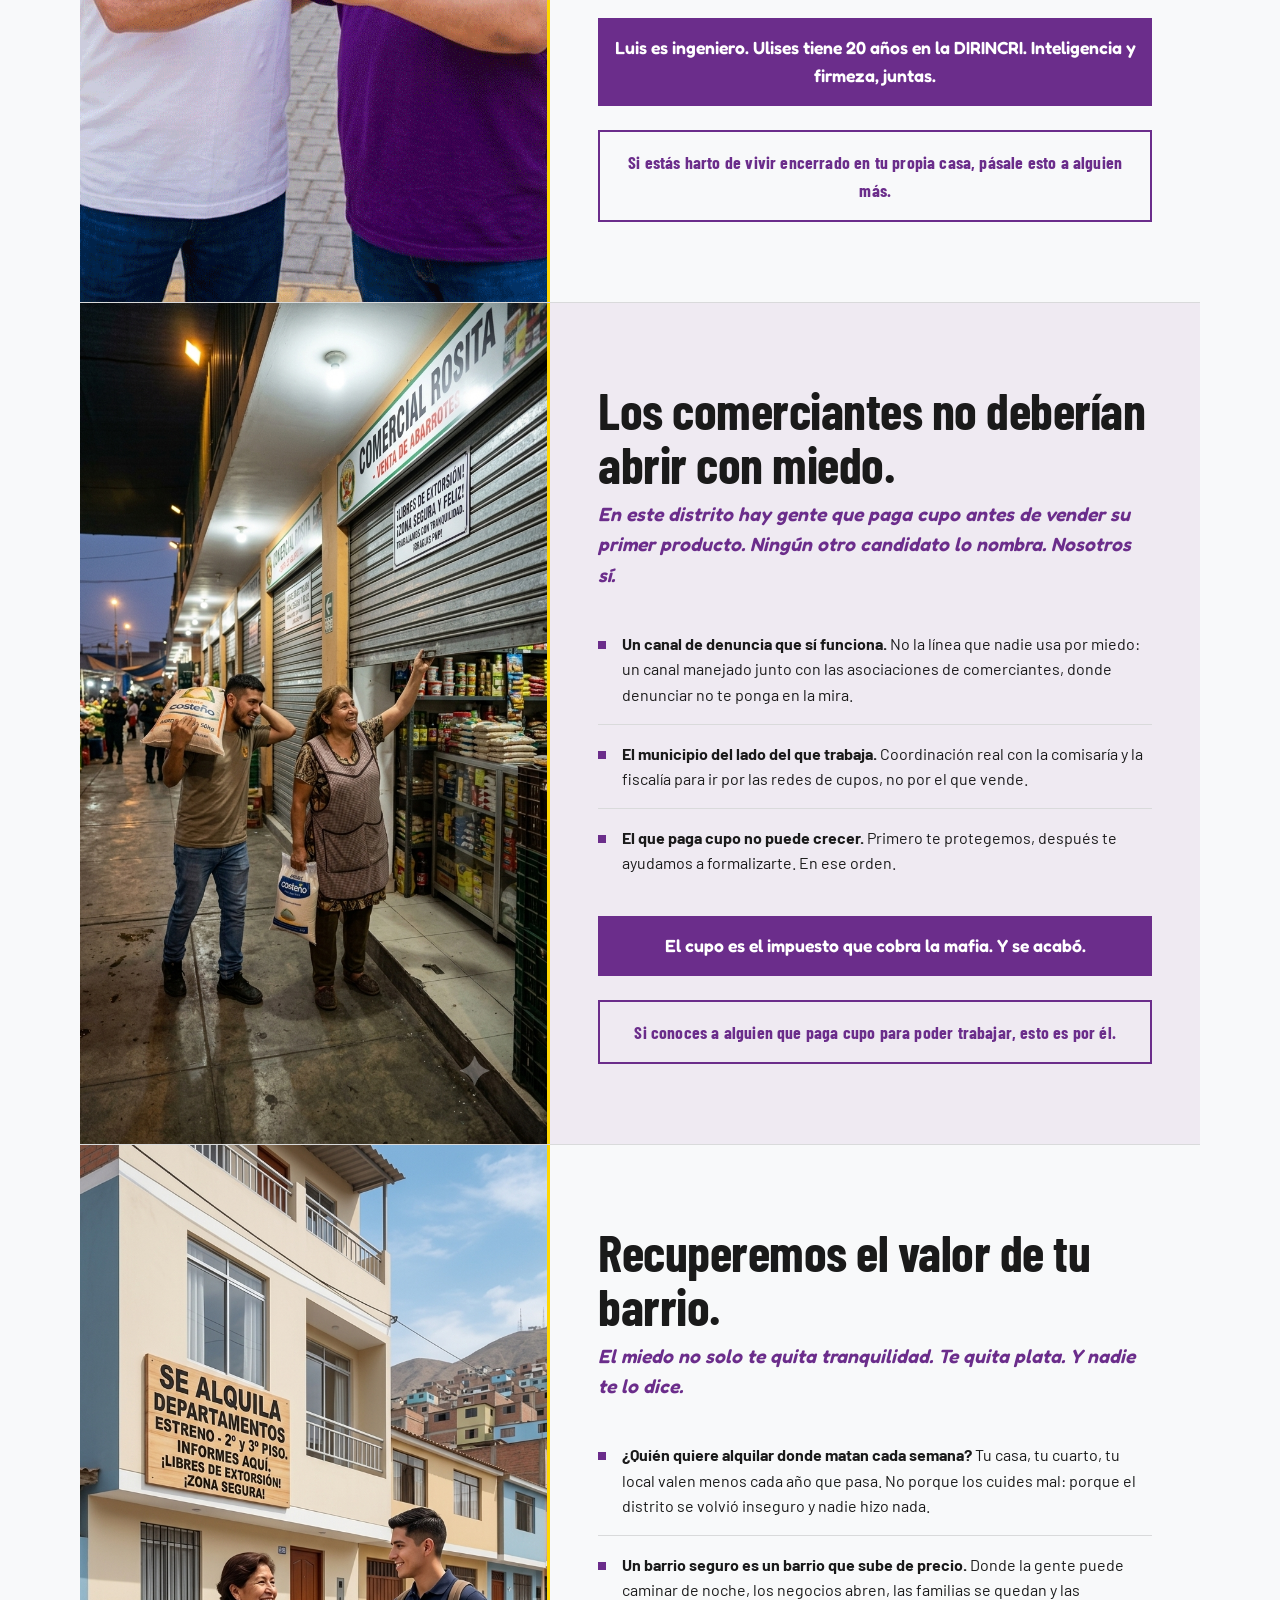
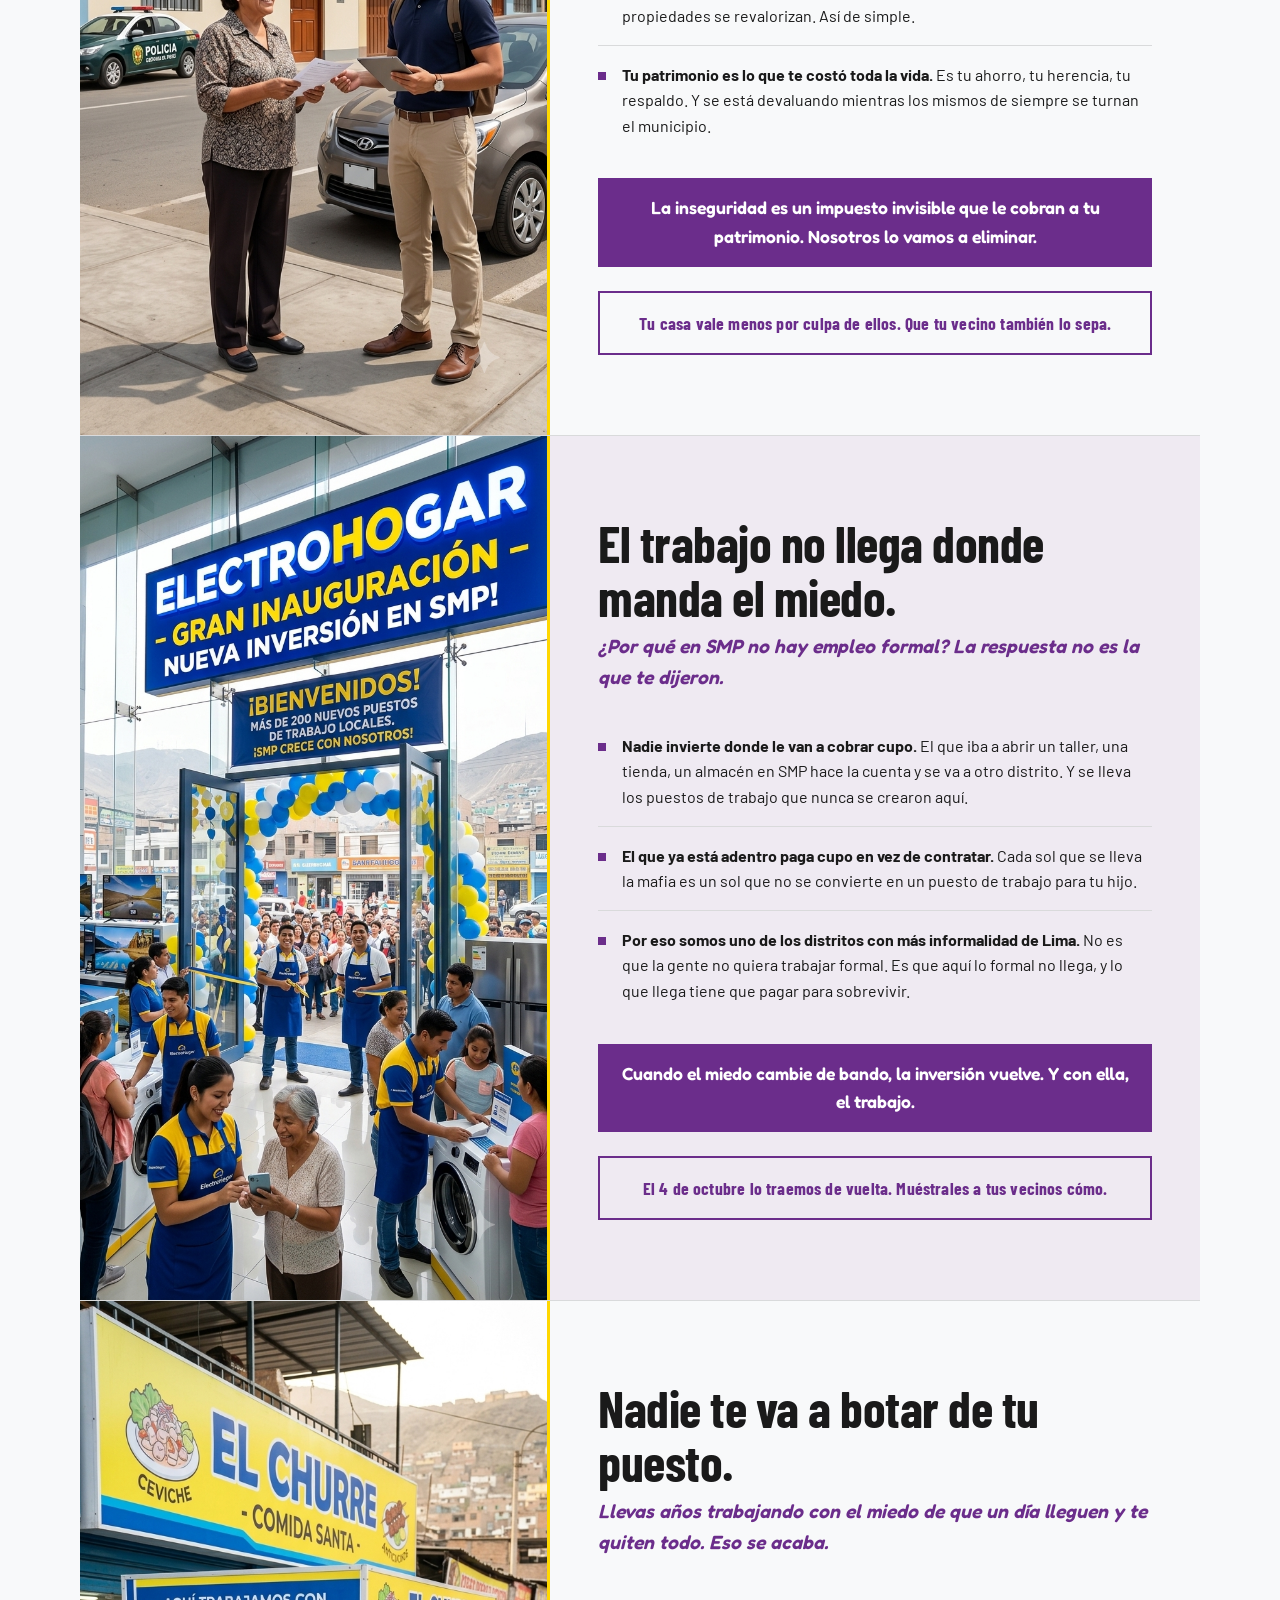
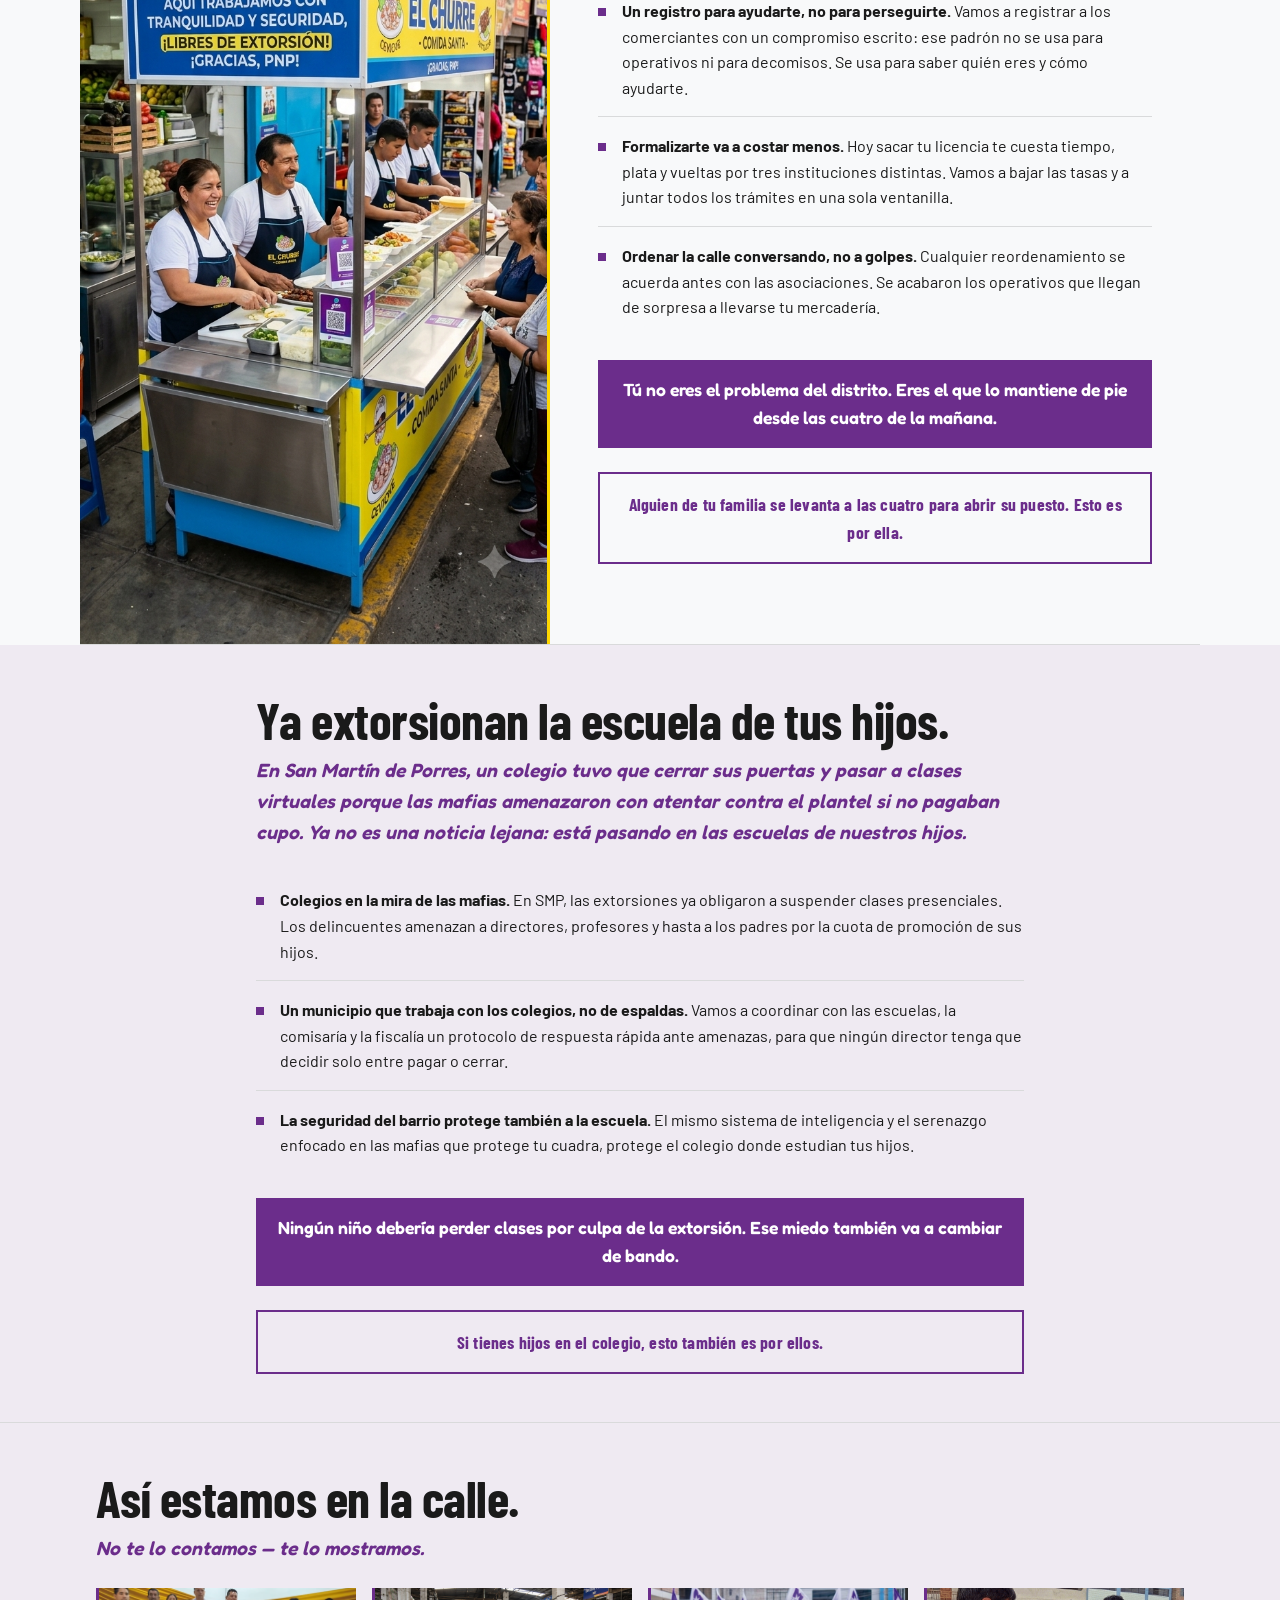
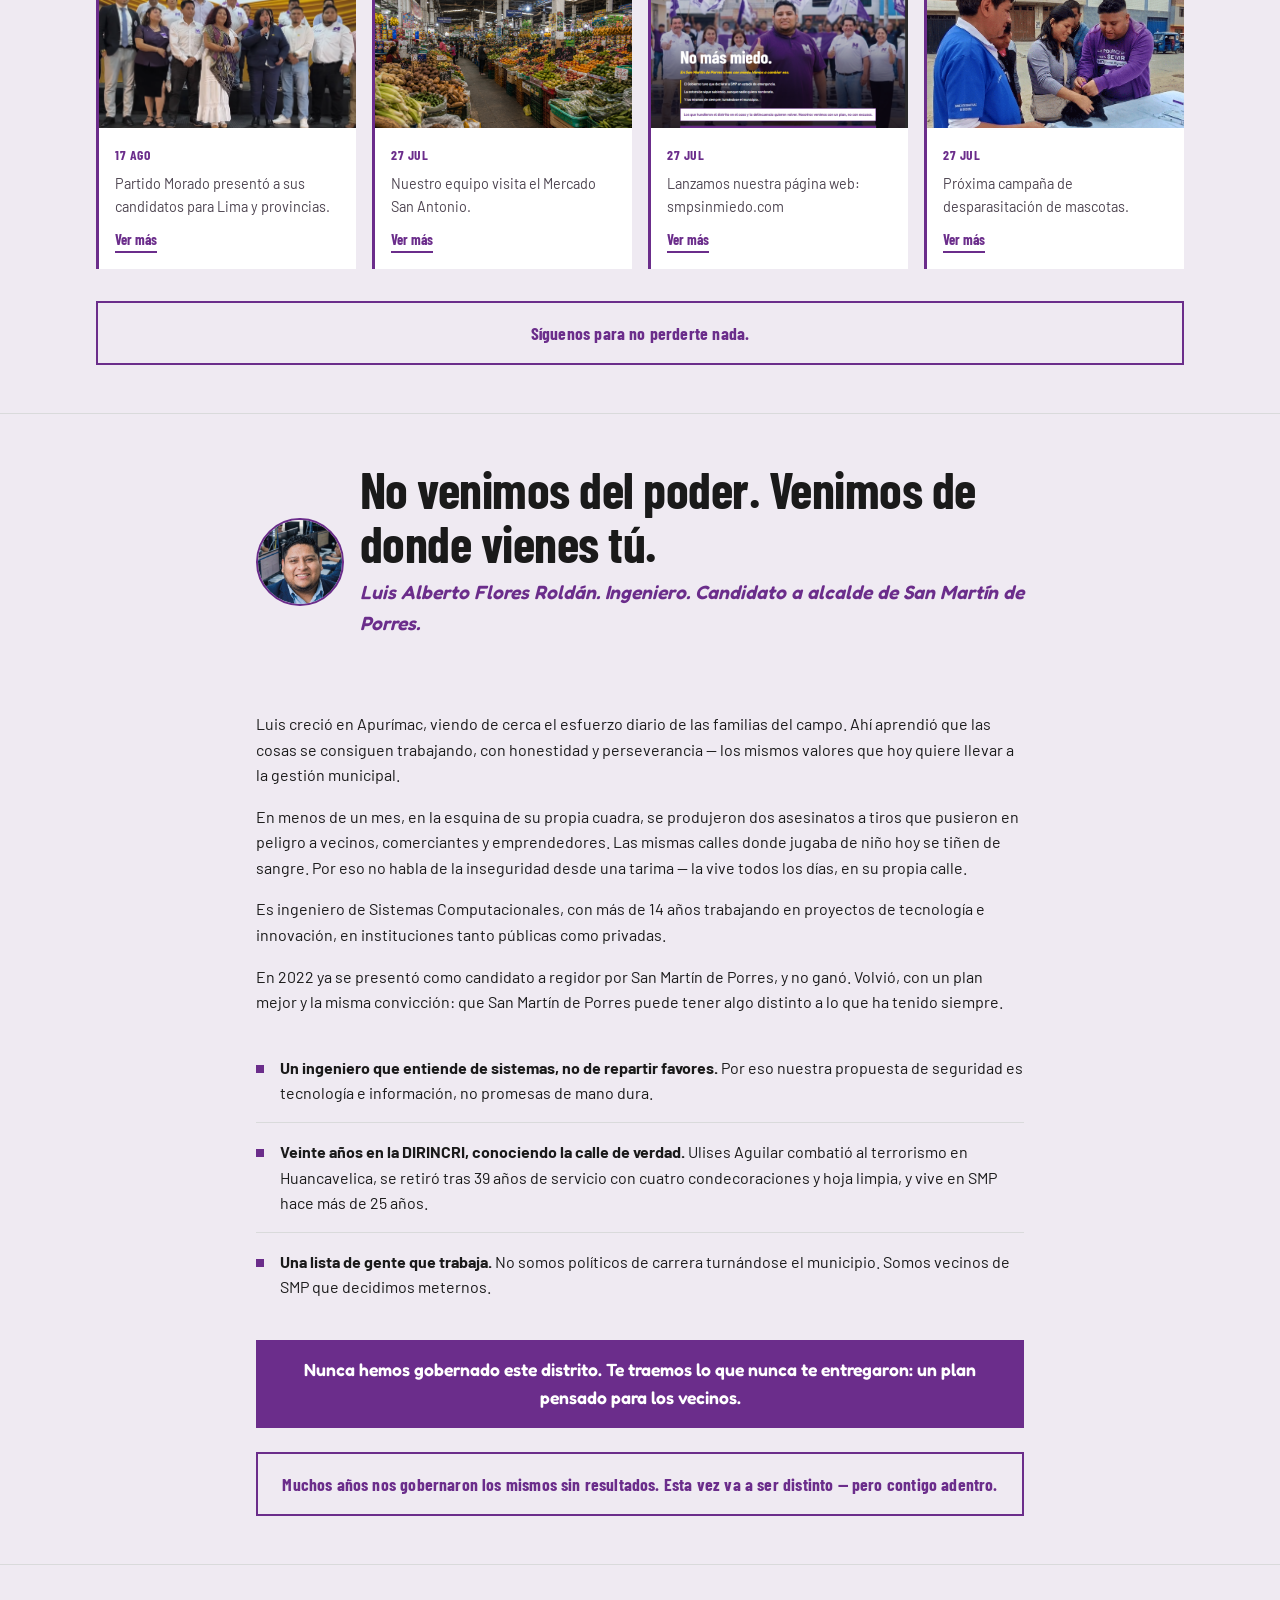
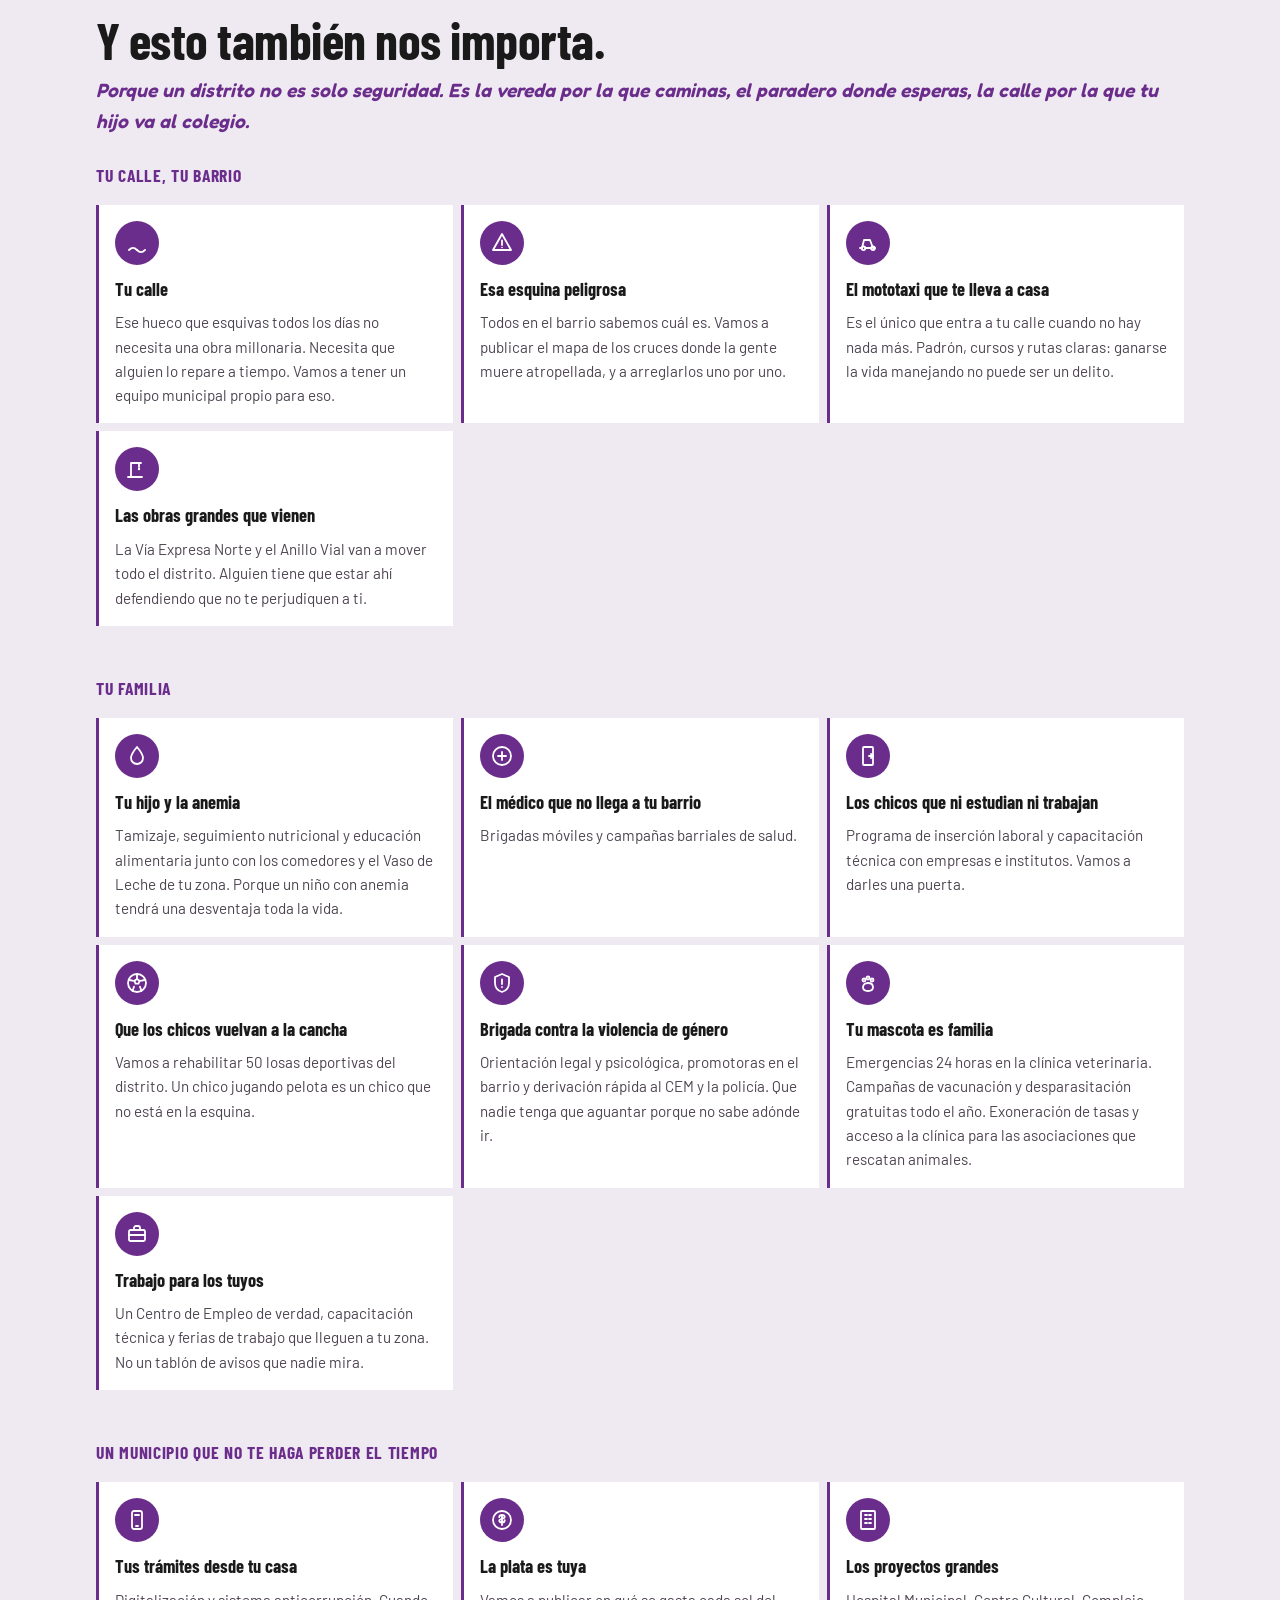
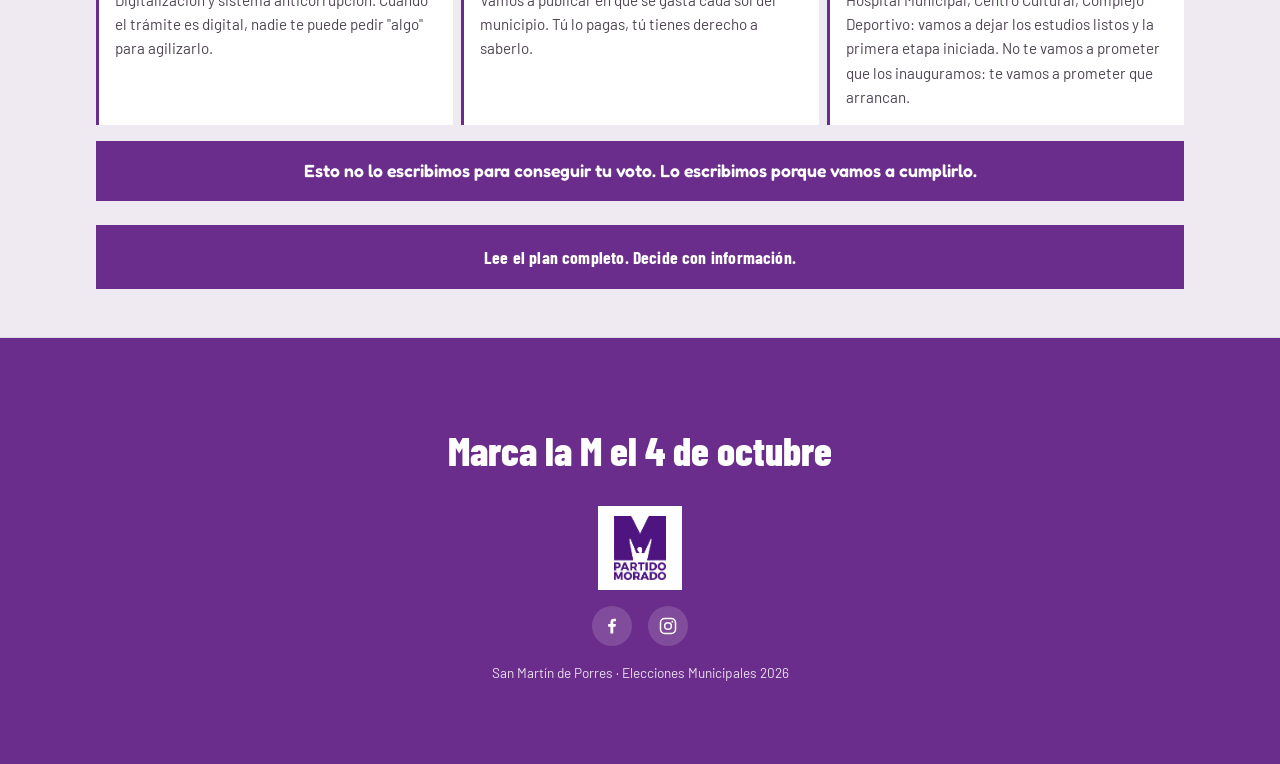
==== commit 78bdfad5: "Correcciones de contenido: biografía, bullet de seguridad, nueva sección Colegios y nota de activida" ====
--- a/index.html
+++ b/index.html
@@ -37,6 +37,7 @@
     <a href="#tu-casa">El valor de tu casa</a>
     <a href="#trabajo">Tu trabajo</a>
     <a href="#comerciantes">Empresarios prósperos</a>
+    <a href="#colegios">Colegios seguros</a>
     <a href="#propuestas">Más propuestas</a>
   </nav>
 </header>
@@ -84,7 +85,7 @@
       <p class="subtitle">No prometemos salir a repartir golpes. Prometemos algo que funciona: tecnología, sistema de inteligencia y gente que conoce la calle.</p>
 
       <ul class="bullet-list">
-        <li><strong>Cámaras + sistema de inteligencia, no promesas.</strong> Vamos a implementar las herramientas para cercar a la delincuencia: cámaras integradas con inteligencia artificial, información cruzada y denuncias que sí llegan. Se acabó el "no hay pruebas": vamos a ponerlas sobre la mesa.</li>
+        <li><strong>Un sistema de inteligencia, no promesas.</strong> Vamos a implementar las herramientas para cercar a la delincuencia: un sistema de inteligencia que combina tecnología e investigación, información cruzada y denuncias que sí llegan. Se acabó el "no hay pruebas": vamos a ponerlas sobre la mesa.</li>
         <li><strong>Serenazgo persiguiendo mafias, no ambulantes.</strong> Se acabó el operativo que decomisa verduras mientras los extorsionadores caminan tranquilos.</li>
         <li><strong>Veinte años en la DIRINCRI, en el equipo.</strong> Ulises Aguilar dedicó dos décadas a requisitorias, capturas y colaboración eficaz — atrapando a quienes el sistema no lograba agarrar. Combatió al terrorismo cara a cara en Huancavelica. 39 años de servicio, cuatro condecoraciones, hoja limpia. Vive en SMP hace más de 25 años.</li>
       </ul>
@@ -176,6 +177,24 @@
       <p class="closing-line">Tú no eres el problema del distrito. Eres el que lo mantiene de pie desde las cuatro de la mañana.</p>
 
       <a href="#" class="cta cta--outline" data-share>Alguien de tu familia se levanta a las cuatro para abrir su puesto. Esto es por ella.</a>
+    </div>
+  </section>
+
+  <!-- BLOQUE 4.2 — COLEGIOS -->
+  <section id="colegios" class="block block--alt">
+    <div class="block__inner" data-animate>
+      <h2 class="headline headline--lg">Ya extorsionan la escuela de tus hijos.</h2>
+      <p class="subtitle">En San Martín de Porres, un colegio tuvo que cerrar sus puertas y pasar a clases virtuales porque las mafias amenazaron con atentar contra el plantel si no pagaban cupo. Ya no es una noticia lejana: está pasando en las escuelas de nuestros hijos.</p>
+
+      <ul class="bullet-list">
+        <li><strong>Colegios en la mira de las mafias.</strong> En SMP, las extorsiones ya obligaron a suspender clases presenciales. Los delincuentes amenazan a directores, profesores y hasta a los padres por la cuota de promoción de sus hijos.</li>
+        <li><strong>Un municipio que trabaja con los colegios, no de espaldas.</strong> Vamos a coordinar con las escuelas, la comisaría y la fiscalía un protocolo de respuesta rápida ante amenazas, para que ningún director tenga que decidir solo entre pagar o cerrar.</li>
+        <li><strong>La seguridad del barrio protege también a la escuela.</strong> El mismo sistema de inteligencia y el serenazgo enfocado en las mafias que protege tu cuadra, protege el colegio donde estudian tus hijos.</li>
+      </ul>
+
+      <p class="closing-line">Ningún niño debería perder clases por culpa de la extorsión. Ese miedo también va a cambiar de bando.</p>
+
+      <a href="#" class="cta cta--outline" data-share>Si tienes hijos en el colegio, esto también es por ellos.</a>
     </div>
   </section>
 
@@ -206,7 +225,7 @@
         <p>Luis creció en Apurímac, viendo de cerca el esfuerzo diario de las familias del campo. Ahí aprendió que las cosas se consiguen trabajando, con honestidad y perseverancia — los mismos valores que hoy quiere llevar a la gestión municipal.</p>
         <p>En menos de un mes, en la esquina de su propia cuadra, se produjeron dos asesinatos a tiros que pusieron en peligro a vecinos, comerciantes y emprendedores. Las mismas calles donde jugaba de niño hoy se tiñen de sangre. Por eso no habla de la inseguridad desde una tarima — la vive todos los días, en su propia calle.</p>
         <p>Es ingeniero de Sistemas Computacionales, con más de 14 años trabajando en proyectos de tecnología e innovación, en instituciones tanto públicas como privadas.</p>
-        <p>Esta es su primera candidatura a un cargo de elección popular. No llega por ambición de poder — llega convencido de que San Martín de Porres puede tener algo distinto a lo que ha tenido siempre.</p>
+        <p>En 2022 ya se presentó como candidato a regidor por San Martín de Porres, y no ganó. Volvió, con un plan mejor y la misma convicción: que San Martín de Porres puede tener algo distinto a lo que ha tenido siempre.</p>
       </div>
 
       <ul class="bullet-list">
